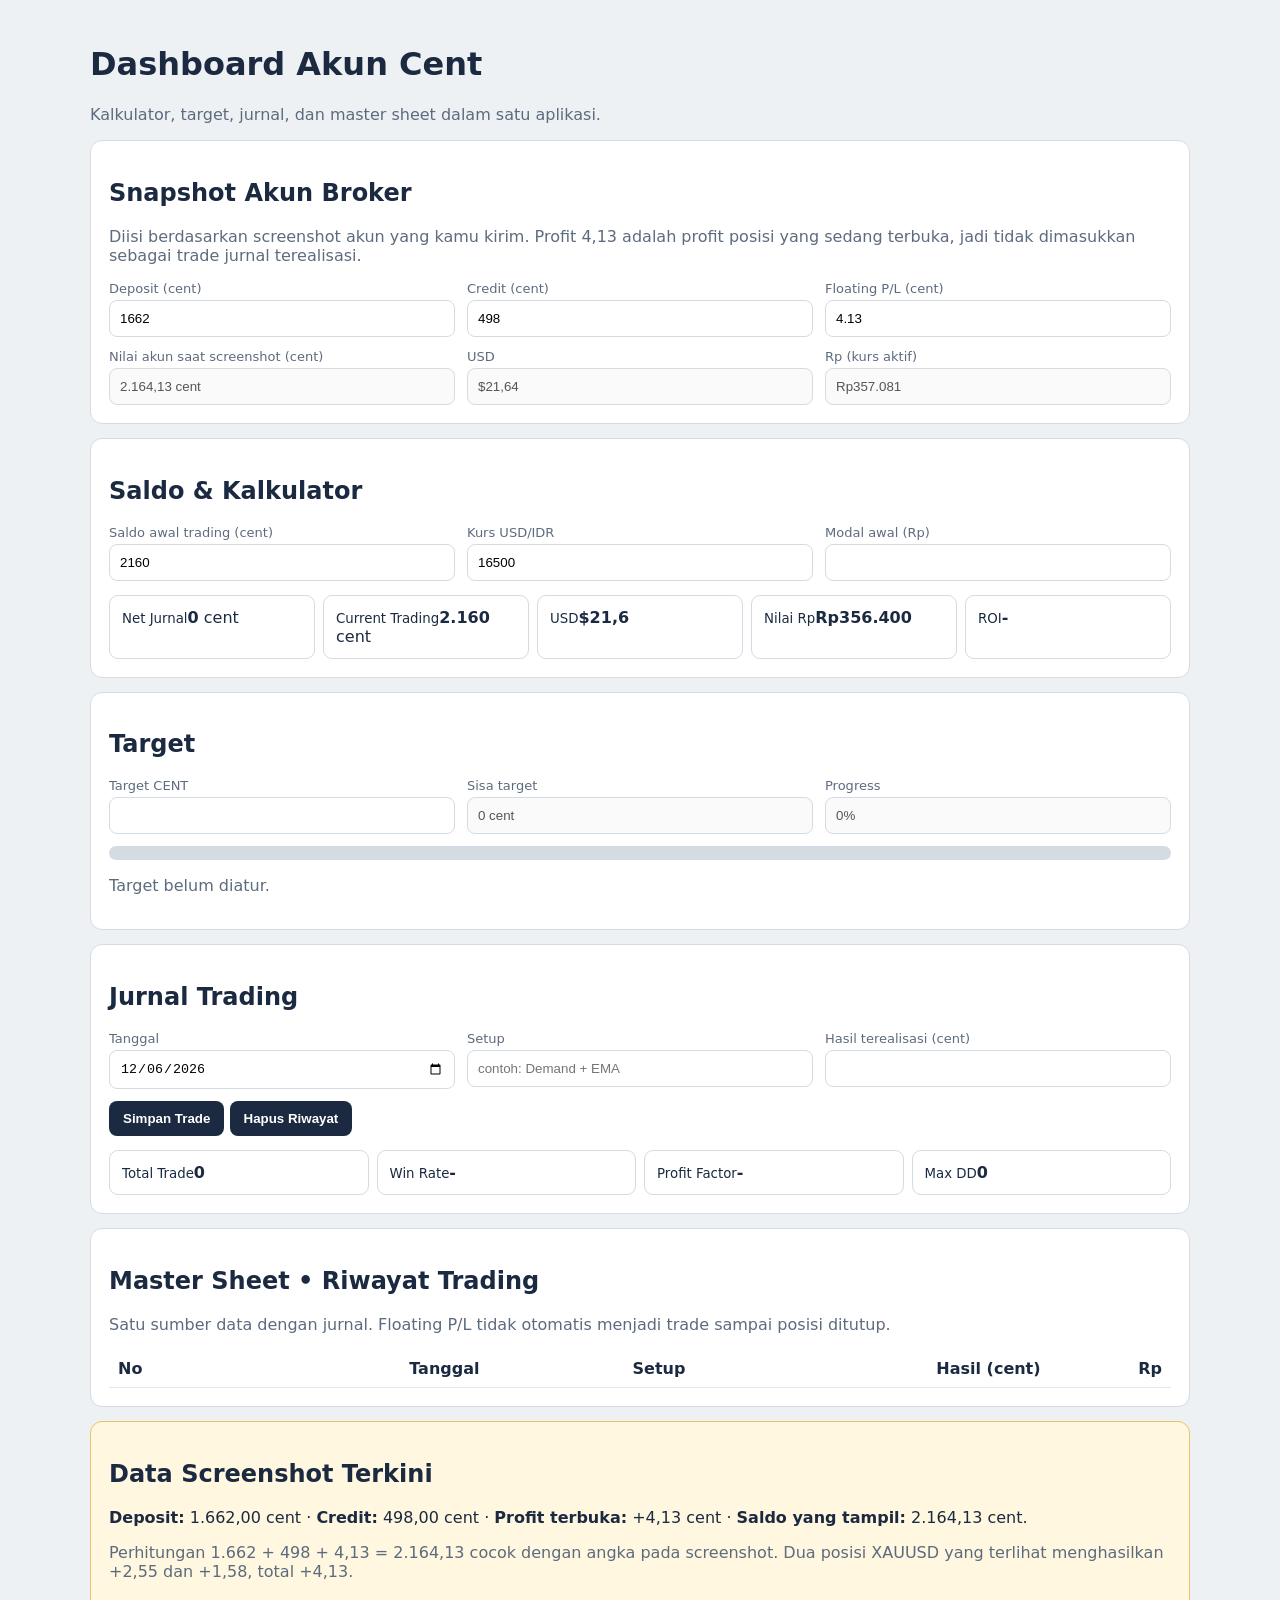
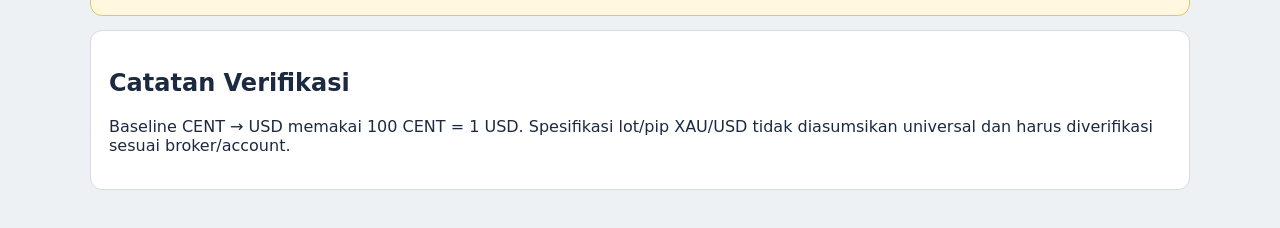
==== index.html @ 6a1de31a "feat: add current broker snapshot and separate floating P/L" ====
<!doctype html>
<html lang="id"><head><meta charset="utf-8"><meta name="viewport" content="width=device-width,initial-scale=1"><title>Dashboard Akun Cent</title>
<style>body{font-family:system-ui,sans-serif;max-width:1100px;margin:0 auto;padding:24px;background:#eef1f4;color:#1b2a41}section{background:#fff;border:1px solid #d5dbe3;border-radius:12px;padding:18px;margin:14px 0}.grid{display:grid;grid-template-columns:repeat(3,1fr);gap:12px}label{display:block;font-size:13px;color:#5d6b7e;margin-bottom:4px}input{width:100%;box-sizing:border-box;padding:10px;border:1px solid #d5dbe3;border-radius:8px}button{padding:10px 14px;border:0;border-radius:8px;background:#1b2a41;color:#fff;font-weight:700}.flow,.stats{display:grid;grid-template-columns:repeat(5,1fr);gap:8px}.stats{grid-template-columns:repeat(4,1fr)}.box{border:1px solid #d5dbe3;border-radius:9px;padding:12px}.gain{color:#197447}.loss{color:#b3372f}.bar{height:14px;background:#d5dbe3;border-radius:99px;overflow:hidden}.bar span{display:block;height:100%;background:#a87714}.mut{color:#5d6b7e}.note{background:#fff7df;border-color:#e4c36a}table{width:100%;border-collapse:collapse}th,td{padding:9px;border-bottom:1px solid #e5e8ed;text-align:right}th:first-child,td:first-child{text-align:left}@media(max-width:720px){.grid,.flow,.stats{grid-template-columns:1fr 1fr}}</style></head><body>
<h1>Dashboard Akun Cent</h1><p class="mut">Kalkulator, target, jurnal, dan master sheet dalam satu aplikasi.</p>
<section><h2>Snapshot Akun Broker</h2><p class="mut">Diisi berdasarkan screenshot akun yang kamu kirim. Profit 4,13 adalah profit posisi yang sedang terbuka, jadi tidak dimasukkan sebagai trade jurnal terealisasi.</p><div class="grid">
<div><label>Deposit (cent)</label><input id="deposit" type="number" min="0" step="0.01" value="1662"></div>
<div><label>Credit (cent)</label><input id="credit" type="number" min="0" step="0.01" value="498"></div>
<div><label>Floating P/L (cent)</label><input id="floating" type="number" step="0.01" value="4.13"></div>
<div><label>Nilai akun saat screenshot (cent)</label><input id="snapshot" disabled></div>
<div><label>USD</label><input id="snapshotUsd" disabled></div>
<div><label>Rp (kurs aktif)</label><input id="snapshotIdr" disabled></div>
</div></section>
<section><h2>Saldo & Kalkulator</h2><div class="grid">
<div><label>Saldo awal trading (cent)</label><input id="start" type="number" min="0" step="0.01" value="2160"></div>
<div><label>Kurs USD/IDR</label><input id="rate" type="number" min="0" step="1" value="16500"></div>
<div><label>Modal awal (Rp)</label><input id="modal" type="number" min="0" step="1000" value=""></div>
</div><div class="flow" style="margin-top:14px"><div class="box"><small>Net Jurnal</small><b id="netc">0</b> cent</div><div class="box"><small>Current Trading</small><b id="cur">0</b> cent</div><div class="box"><small>USD</small><b id="usd">$0</b></div><div class="box"><small>Nilai Rp</small><b id="idr">Rp0</b></div><div class="box"><small>ROI</small><b id="roi">-</b></div></div></section>
<section><h2>Target</h2><div class="grid"><div><label>Target CENT</label><input id="target" type="number" min="0" step="0.01" value=""></div><div><label>Sisa target</label><input id="left" disabled></div><div><label>Progress</label><input id="prog" disabled></div></div><div class="bar" style="margin-top:12px"><span id="bar"></span></div><p id="status" class="mut">Target belum diatur.</p></section>
<section><h2>Jurnal Trading</h2><div class="grid"><div><label>Tanggal</label><input id="tgl" type="date"></div><div><label>Setup</label><input id="setup" placeholder="contoh: Demand + EMA"></div><div><label>Hasil terealisasi (cent)</label><input id="pl" type="number" step="0.01"></div></div><div style="margin-top:12px"><button id="add">Simpan Trade</button> <button id="clear" type="button">Hapus Riwayat</button></div><div class="stats" style="margin-top:14px"><div class="box"><small>Total Trade</small><b id="n">0</b></div><div class="box"><small>Win Rate</small><b id="wr">-</b></div><div class="box"><small>Profit Factor</small><b id="pf">-</b></div><div class="box"><small>Max DD</small><b id="dd">-</b></div></div></section>
<section><h2>Master Sheet • Riwayat Trading</h2><p class="mut">Satu sumber data dengan jurnal. Floating P/L tidak otomatis menjadi trade sampai posisi ditutup.</p><table><thead><tr><th>No</th><th>Tanggal</th><th>Setup</th><th>Hasil (cent)</th><th>Rp</th></tr></thead><tbody id="body"></tbody></table></section>
<section class="note"><h2>Data Screenshot Terkini</h2><p><b>Deposit:</b> 1.662,00 cent · <b>Credit:</b> 498,00 cent · <b>Profit terbuka:</b> +4,13 cent · <b>Saldo yang tampil:</b> 2.164,13 cent.</p><p class="mut">Perhitungan 1.662 + 498 + 4,13 = 2.164,13 cocok dengan angka pada screenshot. Dua posisi XAUUSD yang terlihat menghasilkan +2,55 dan +1,58, total +4,13.</p></section>
<section><h2>Catatan Verifikasi</h2><p>Baseline CENT → USD memakai 100 CENT = 1 USD. Spesifikasi lot/pip XAU/USD tidak diasumsikan universal dan harus diverifikasi sesuai broker/account.</p></section>
<script>
const $=id=>document.getElementById(id);let J=[];try{J=JSON.parse(localStorage.getItem('trading-journal')||'[]')}catch(e){}
function save(){localStorage.setItem('trading-journal',JSON.stringify(J))}function fN(x,d=2){return Number(x||0).toLocaleString('id-ID',{maximumFractionDigits:d})}function fR(x){return 'Rp'+Math.round(x||0).toLocaleString('id-ID')}
function snapshotCalc(){const d=+$('deposit').value||0,c=+$('credit').value||0,f=+$('floating').value||0,r=+$('rate').value||0,v=d+c+f;$('snapshot').value=fN(v)+' cent';$('snapshotUsd').value='$'+fN(v/100);$('snapshotIdr').value=fR(v/100*r)}
function calc(){const start=+$('start').value||0,rate=+$('rate').value||0,modal=+$('modal').value||0,target=+$('target').value||0;const net=J.reduce((a,t)=>a+(+t.pl||0),0),cur=Math.max(0,start+net),usd=cur/100,idr=usd*rate,pl=idr-modal,roi=modal?pl/modal*100:0;$('netc').textContent=fN(net);$('cur').textContent=fN(cur);$('usd').textContent='$'+fN(usd);$('idr').textContent=fR(idr);$('roi').textContent=modal?fN(roi)+'%':'-';const left=Math.max(target-cur,0),progress=target?Math.min(cur/target*100,100):0;$('left').value=fN(left)+' cent';$('prog').value=fN(progress)+'%';$('bar').style.width=progress+'%';$('status').textContent=target?(cur>=target?'TARGET TERCAPAI':'Progress '+fN(progress)+'% · Sisa '+fN(left)+' cent'):'Target belum diatur.';render();snapshotCalc()}
function render(){const rate=+$('rate').value||0,w=J.filter(t=>t.pl>0),l=J.filter(t=>t.pl<0),gw=w.reduce((a,t)=>a+t.pl,0),gl=-l.reduce((a,t)=>a+t.pl,0);$('n').textContent=J.length;$('wr').textContent=J.length?fN(w.length/J.length*100,1)+'%':'-';$('pf').textContent=gl?fN(gw/gl,2):(gw?'∞':'-');let run=0,peak=0,dd=0;J.forEach(t=>{run+=t.pl;if(run>peak)peak=run;if(peak-run>dd)dd=peak-run});$('dd').textContent=fN(dd);$('body').innerHTML=J.map((t,i)=>'<tr><td>'+(i+1)+'</td><td>'+String(t.tgl||'-')+'</td><td style="text-align:left">'+String(t.setup||'-').replace(/</g,'&lt;')+'</td><td class="'+(t.pl>=0?'gain':'loss')+'">'+(t.pl>0?'+':'')+fN(t.pl)+'</td><td>'+fR((t.pl/100)*rate)+'</td></tr>').join('')}
$('add').onclick=()=>{const pl=$('pl').value;if(pl==='')return;J.push({tgl:$('tgl').value,setup:$('setup').value,pl:+pl});save();$('setup').value='';$('pl').value='';calc()};$('clear').onclick=()=>{if(confirm('Hapus semua riwayat?')){J=[];save();calc()}};['start','rate','modal','target','deposit','credit','floating'].forEach(id=>$(id).addEventListener('input',calc));$('tgl').value=new Date().toISOString().slice(0,10);calc();
</script></body></html>
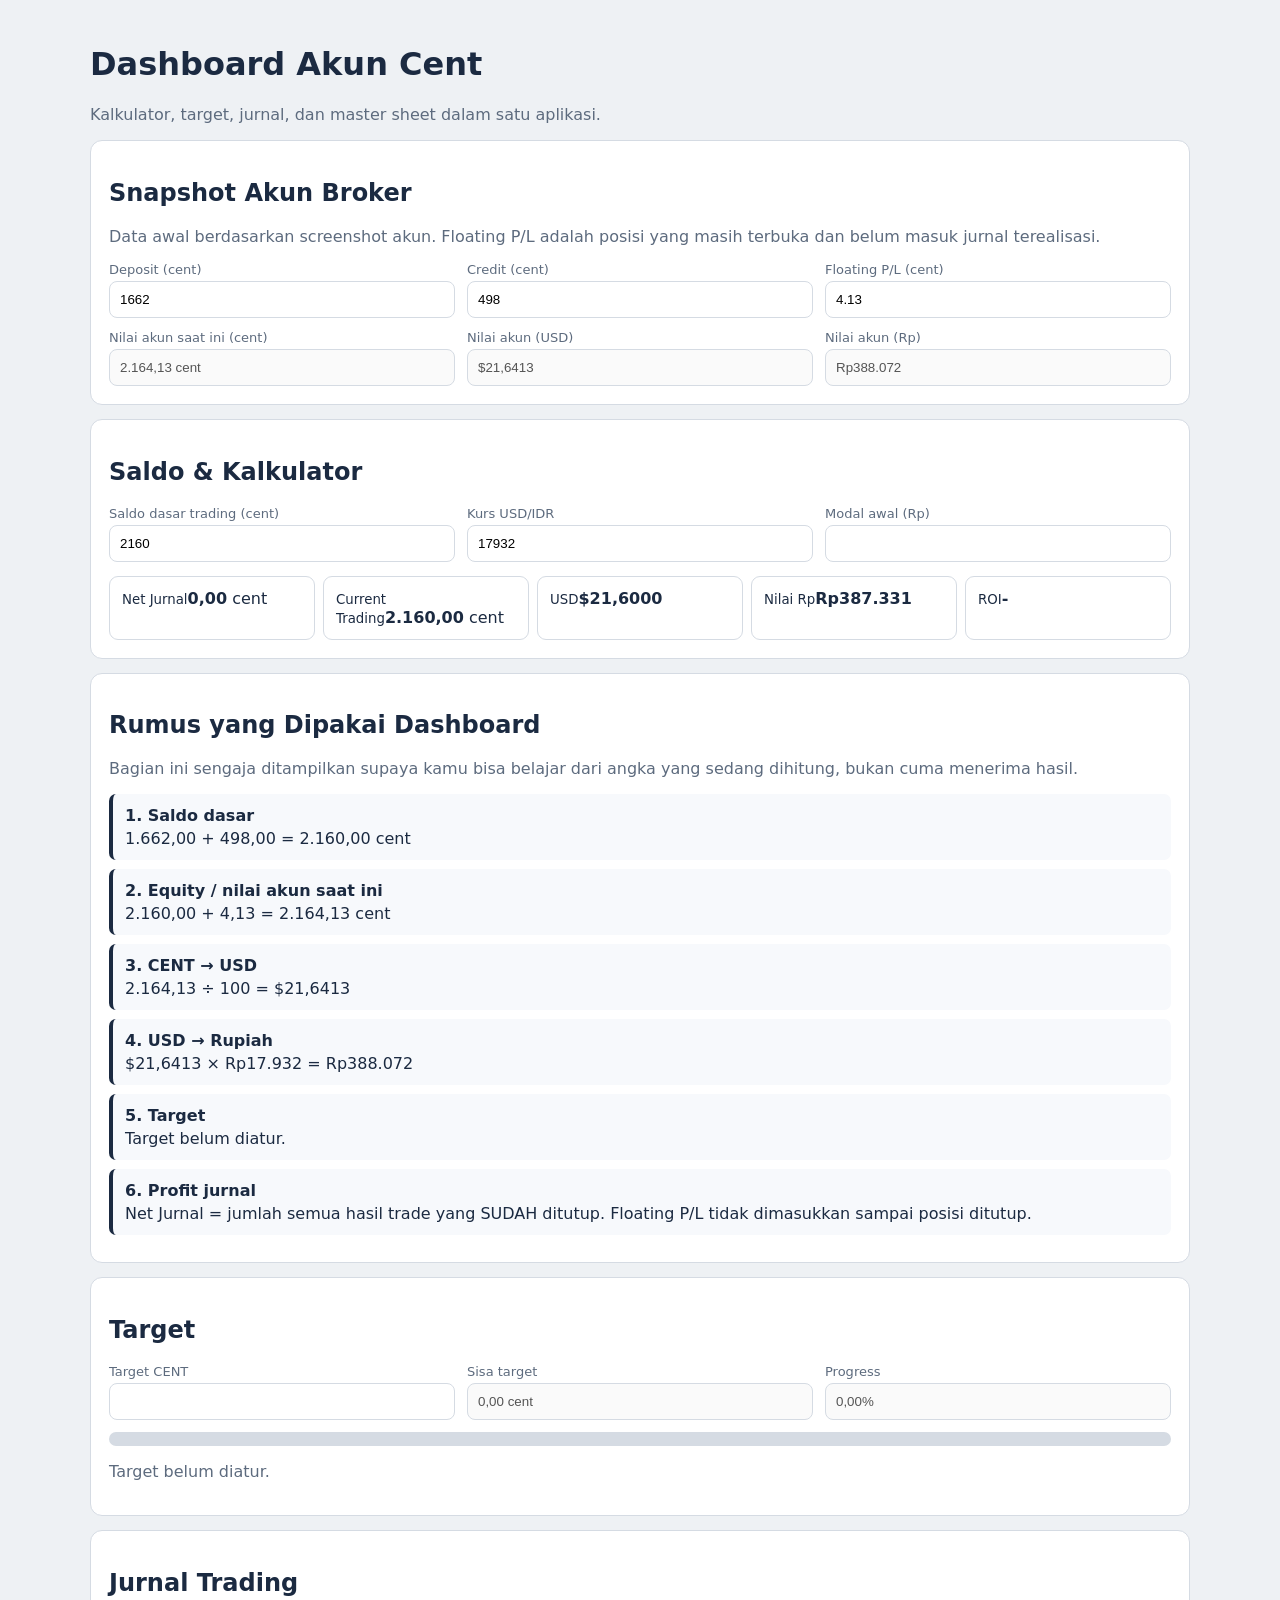
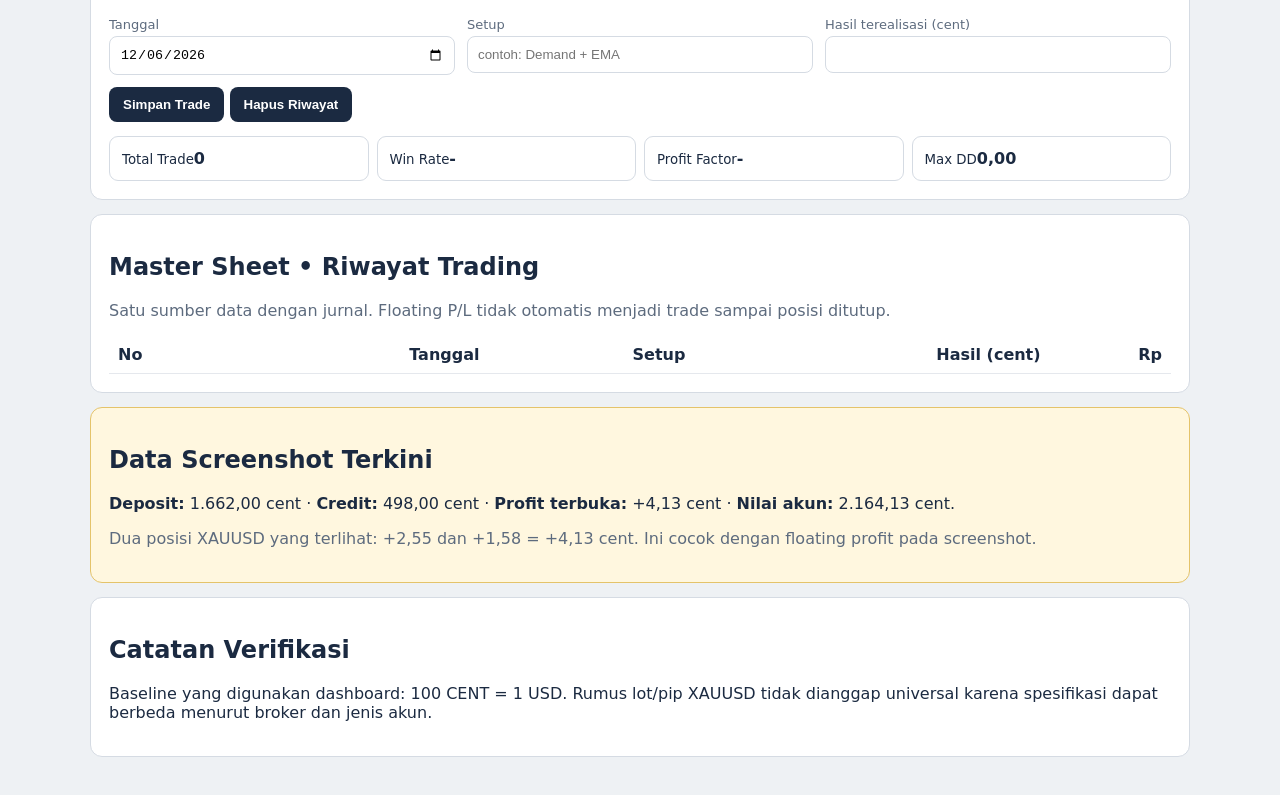
==== commit 1cccbac2: "feat: show live trading formulas for learning" ====
--- a/index.html
+++ b/index.html
@@ -1,30 +1,31 @@
 <!doctype html>
 <html lang="id"><head><meta charset="utf-8"><meta name="viewport" content="width=device-width,initial-scale=1"><title>Dashboard Akun Cent</title>
-<style>body{font-family:system-ui,sans-serif;max-width:1100px;margin:0 auto;padding:24px;background:#eef1f4;color:#1b2a41}section{background:#fff;border:1px solid #d5dbe3;border-radius:12px;padding:18px;margin:14px 0}.grid{display:grid;grid-template-columns:repeat(3,1fr);gap:12px}label{display:block;font-size:13px;color:#5d6b7e;margin-bottom:4px}input{width:100%;box-sizing:border-box;padding:10px;border:1px solid #d5dbe3;border-radius:8px}button{padding:10px 14px;border:0;border-radius:8px;background:#1b2a41;color:#fff;font-weight:700}.flow,.stats{display:grid;grid-template-columns:repeat(5,1fr);gap:8px}.stats{grid-template-columns:repeat(4,1fr)}.box{border:1px solid #d5dbe3;border-radius:9px;padding:12px}.gain{color:#197447}.loss{color:#b3372f}.bar{height:14px;background:#d5dbe3;border-radius:99px;overflow:hidden}.bar span{display:block;height:100%;background:#a87714}.mut{color:#5d6b7e}.note{background:#fff7df;border-color:#e4c36a}table{width:100%;border-collapse:collapse}th,td{padding:9px;border-bottom:1px solid #e5e8ed;text-align:right}th:first-child,td:first-child{text-align:left}@media(max-width:720px){.grid,.flow,.stats{grid-template-columns:1fr 1fr}}</style></head><body>
+<style>body{font-family:system-ui,sans-serif;max-width:1100px;margin:0 auto;padding:24px;background:#eef1f4;color:#1b2a41}section{background:#fff;border:1px solid #d5dbe3;border-radius:12px;padding:18px;margin:14px 0}.grid{display:grid;grid-template-columns:repeat(3,1fr);gap:12px}label{display:block;font-size:13px;color:#5d6b7e;margin-bottom:4px}input{width:100%;box-sizing:border-box;padding:10px;border:1px solid #d5dbe3;border-radius:8px}button{padding:10px 14px;border:0;border-radius:8px;background:#1b2a41;color:#fff;font-weight:700}.flow,.stats{display:grid;grid-template-columns:repeat(5,1fr);gap:8px}.stats{grid-template-columns:repeat(4,1fr)}.box{border:1px solid #d5dbe3;border-radius:9px;padding:12px}.gain{color:#197447}.loss{color:#b3372f}.bar{height:14px;background:#d5dbe3;border-radius:99px;overflow:hidden}.bar span{display:block;height:100%;background:#a87714}.mut{color:#5d6b7e}.note{background:#fff7df;border-color:#e4c36a}.formula{background:#f7f9fc;border-left:4px solid #1b2a41;margin:9px 0;padding:12px;border-radius:7px}.formula b{display:block;margin-bottom:4px}table{width:100%;border-collapse:collapse}th,td{padding:9px;border-bottom:1px solid #e5e8ed;text-align:right}th:first-child,td:first-child{text-align:left}@media(max-width:720px){.grid,.flow,.stats{grid-template-columns:1fr 1fr}}</style></head><body>
 <h1>Dashboard Akun Cent</h1><p class="mut">Kalkulator, target, jurnal, dan master sheet dalam satu aplikasi.</p>
-<section><h2>Snapshot Akun Broker</h2><p class="mut">Diisi berdasarkan screenshot akun yang kamu kirim. Profit 4,13 adalah profit posisi yang sedang terbuka, jadi tidak dimasukkan sebagai trade jurnal terealisasi.</p><div class="grid">
+<section><h2>Snapshot Akun Broker</h2><p class="mut">Data awal berdasarkan screenshot akun. Floating P/L adalah posisi yang masih terbuka dan belum masuk jurnal terealisasi.</p><div class="grid">
 <div><label>Deposit (cent)</label><input id="deposit" type="number" min="0" step="0.01" value="1662"></div>
 <div><label>Credit (cent)</label><input id="credit" type="number" min="0" step="0.01" value="498"></div>
 <div><label>Floating P/L (cent)</label><input id="floating" type="number" step="0.01" value="4.13"></div>
-<div><label>Nilai akun saat screenshot (cent)</label><input id="snapshot" disabled></div>
-<div><label>USD</label><input id="snapshotUsd" disabled></div>
-<div><label>Rp (kurs aktif)</label><input id="snapshotIdr" disabled></div>
+<div><label>Nilai akun saat ini (cent)</label><input id="snapshot" disabled></div>
+<div><label>Nilai akun (USD)</label><input id="snapshotUsd" disabled></div>
+<div><label>Nilai akun (Rp)</label><input id="snapshotIdr" disabled></div>
 </div></section>
 <section><h2>Saldo & Kalkulator</h2><div class="grid">
-<div><label>Saldo awal trading (cent)</label><input id="start" type="number" min="0" step="0.01" value="2160"></div>
-<div><label>Kurs USD/IDR</label><input id="rate" type="number" min="0" step="1" value="16500"></div>
+<div><label>Saldo dasar trading (cent)</label><input id="start" type="number" min="0" step="0.01" value="2160"></div>
+<div><label>Kurs USD/IDR</label><input id="rate" type="number" min="0" step="1" value="17932"></div>
 <div><label>Modal awal (Rp)</label><input id="modal" type="number" min="0" step="1000" value=""></div>
 </div><div class="flow" style="margin-top:14px"><div class="box"><small>Net Jurnal</small><b id="netc">0</b> cent</div><div class="box"><small>Current Trading</small><b id="cur">0</b> cent</div><div class="box"><small>USD</small><b id="usd">$0</b></div><div class="box"><small>Nilai Rp</small><b id="idr">Rp0</b></div><div class="box"><small>ROI</small><b id="roi">-</b></div></div></section>
+<section><h2>Rumus yang Dipakai Dashboard</h2><p class="mut">Bagian ini sengaja ditampilkan supaya kamu bisa belajar dari angka yang sedang dihitung, bukan cuma menerima hasil.</p><div class="formula"><b>1. Saldo dasar</b><span id="fbase">1.662 + 498 = 2.160 cent</span></div><div class="formula"><b>2. Equity / nilai akun saat ini</b><span id="fequity">2.160 + 4,13 = 2.164,13 cent</span></div><div class="formula"><b>3. CENT → USD</b><span id="fusd">2.164,13 ÷ 100 = $21,6413</span></div><div class="formula"><b>4. USD → Rupiah</b><span id="fidr">$21,6413 × Rp17.932 = Rp388.119</span></div><div class="formula"><b>5. Target</b><span id="ftarget">Target belum diatur.</span></div><div class="formula"><b>6. Profit jurnal</b><span>Net Jurnal = jumlah semua hasil trade yang SUDAH ditutup. Floating P/L tidak dimasukkan sampai posisi ditutup.</span></div></section>
 <section><h2>Target</h2><div class="grid"><div><label>Target CENT</label><input id="target" type="number" min="0" step="0.01" value=""></div><div><label>Sisa target</label><input id="left" disabled></div><div><label>Progress</label><input id="prog" disabled></div></div><div class="bar" style="margin-top:12px"><span id="bar"></span></div><p id="status" class="mut">Target belum diatur.</p></section>
 <section><h2>Jurnal Trading</h2><div class="grid"><div><label>Tanggal</label><input id="tgl" type="date"></div><div><label>Setup</label><input id="setup" placeholder="contoh: Demand + EMA"></div><div><label>Hasil terealisasi (cent)</label><input id="pl" type="number" step="0.01"></div></div><div style="margin-top:12px"><button id="add">Simpan Trade</button> <button id="clear" type="button">Hapus Riwayat</button></div><div class="stats" style="margin-top:14px"><div class="box"><small>Total Trade</small><b id="n">0</b></div><div class="box"><small>Win Rate</small><b id="wr">-</b></div><div class="box"><small>Profit Factor</small><b id="pf">-</b></div><div class="box"><small>Max DD</small><b id="dd">-</b></div></div></section>
 <section><h2>Master Sheet • Riwayat Trading</h2><p class="mut">Satu sumber data dengan jurnal. Floating P/L tidak otomatis menjadi trade sampai posisi ditutup.</p><table><thead><tr><th>No</th><th>Tanggal</th><th>Setup</th><th>Hasil (cent)</th><th>Rp</th></tr></thead><tbody id="body"></tbody></table></section>
-<section class="note"><h2>Data Screenshot Terkini</h2><p><b>Deposit:</b> 1.662,00 cent · <b>Credit:</b> 498,00 cent · <b>Profit terbuka:</b> +4,13 cent · <b>Saldo yang tampil:</b> 2.164,13 cent.</p><p class="mut">Perhitungan 1.662 + 498 + 4,13 = 2.164,13 cocok dengan angka pada screenshot. Dua posisi XAUUSD yang terlihat menghasilkan +2,55 dan +1,58, total +4,13.</p></section>
-<section><h2>Catatan Verifikasi</h2><p>Baseline CENT → USD memakai 100 CENT = 1 USD. Spesifikasi lot/pip XAU/USD tidak diasumsikan universal dan harus diverifikasi sesuai broker/account.</p></section>
+<section class="note"><h2>Data Screenshot Terkini</h2><p><b>Deposit:</b> 1.662,00 cent · <b>Credit:</b> 498,00 cent · <b>Profit terbuka:</b> +4,13 cent · <b>Nilai akun:</b> 2.164,13 cent.</p><p class="mut">Dua posisi XAUUSD yang terlihat: +2,55 dan +1,58 = +4,13 cent. Ini cocok dengan floating profit pada screenshot.</p></section>
+<section><h2>Catatan Verifikasi</h2><p>Baseline yang digunakan dashboard: 100 CENT = 1 USD. Rumus lot/pip XAUUSD tidak dianggap universal karena spesifikasi dapat berbeda menurut broker dan jenis akun.</p></section>
 <script>
 const $=id=>document.getElementById(id);let J=[];try{J=JSON.parse(localStorage.getItem('trading-journal')||'[]')}catch(e){}
-function save(){localStorage.setItem('trading-journal',JSON.stringify(J))}function fN(x,d=2){return Number(x||0).toLocaleString('id-ID',{maximumFractionDigits:d})}function fR(x){return 'Rp'+Math.round(x||0).toLocaleString('id-ID')}
-function snapshotCalc(){const d=+$('deposit').value||0,c=+$('credit').value||0,f=+$('floating').value||0,r=+$('rate').value||0,v=d+c+f;$('snapshot').value=fN(v)+' cent';$('snapshotUsd').value='$'+fN(v/100);$('snapshotIdr').value=fR(v/100*r)}
-function calc(){const start=+$('start').value||0,rate=+$('rate').value||0,modal=+$('modal').value||0,target=+$('target').value||0;const net=J.reduce((a,t)=>a+(+t.pl||0),0),cur=Math.max(0,start+net),usd=cur/100,idr=usd*rate,pl=idr-modal,roi=modal?pl/modal*100:0;$('netc').textContent=fN(net);$('cur').textContent=fN(cur);$('usd').textContent='$'+fN(usd);$('idr').textContent=fR(idr);$('roi').textContent=modal?fN(roi)+'%':'-';const left=Math.max(target-cur,0),progress=target?Math.min(cur/target*100,100):0;$('left').value=fN(left)+' cent';$('prog').value=fN(progress)+'%';$('bar').style.width=progress+'%';$('status').textContent=target?(cur>=target?'TARGET TERCAPAI':'Progress '+fN(progress)+'% · Sisa '+fN(left)+' cent'):'Target belum diatur.';render();snapshotCalc()}
+function save(){localStorage.setItem('trading-journal',JSON.stringify(J))}function fN(x,d=2){return Number(x||0).toLocaleString('id-ID',{minimumFractionDigits:d,maximumFractionDigits:d})}function fR(x){return 'Rp'+Math.round(x||0).toLocaleString('id-ID')}
+function snapshotCalc(){const d=+$('deposit').value||0,c=+$('credit').value||0,f=+$('floating').value||0,r=+$('rate').value||0,v=d+c+f;$('snapshot').value=fN(v)+' cent';$('snapshotUsd').value='$'+fN(v/100,4);$('snapshotIdr').value=fR(v/100*r);$('fbase').textContent=fN(d)+' + '+fN(c)+' = '+fN(d+c)+' cent';$('fequity').textContent=fN(d+c)+' + '+fN(f)+' = '+fN(v)+' cent';$('fusd').textContent=fN(v)+' ÷ 100 = $'+fN(v/100,4);$('fidr').textContent='$'+fN(v/100,4)+' × Rp'+fN(r,0)+' = '+fR(v/100*r)}
+function calc(){const start=+$('start').value||0,rate=+$('rate').value||0,modal=+$('modal').value||0,target=+$('target').value||0;const net=J.reduce((a,t)=>a+(+t.pl||0),0),cur=Math.max(0,start+net),usd=cur/100,idr=usd*rate,pl=idr-modal,roi=modal?pl/modal*100:0;$('netc').textContent=fN(net);$('cur').textContent=fN(cur);$('usd').textContent='$'+fN(usd,4);$('idr').textContent=fR(idr);$('roi').textContent=modal?fN(roi,2)+'%':'-';const left=Math.max(target-cur,0),progress=target?Math.min(cur/target*100,100):0;$('left').value=fN(left)+' cent';$('prog').value=fN(progress,2)+'%';$('bar').style.width=progress+'%';$('status').textContent=target?(cur>=target?'TARGET TERCAPAI':'Progress '+fN(progress,2)+'% · Sisa '+fN(left)+' cent'):'Target belum diatur.';$('ftarget').textContent=target?'Target '+fN(target)+' cent | Current '+fN(cur)+' cent | Sisa '+fN(left)+' cent | Progress '+fN(progress,2)+'%':'Target belum diatur.';render();snapshotCalc()}
 function render(){const rate=+$('rate').value||0,w=J.filter(t=>t.pl>0),l=J.filter(t=>t.pl<0),gw=w.reduce((a,t)=>a+t.pl,0),gl=-l.reduce((a,t)=>a+t.pl,0);$('n').textContent=J.length;$('wr').textContent=J.length?fN(w.length/J.length*100,1)+'%':'-';$('pf').textContent=gl?fN(gw/gl,2):(gw?'∞':'-');let run=0,peak=0,dd=0;J.forEach(t=>{run+=t.pl;if(run>peak)peak=run;if(peak-run>dd)dd=peak-run});$('dd').textContent=fN(dd);$('body').innerHTML=J.map((t,i)=>'<tr><td>'+(i+1)+'</td><td>'+String(t.tgl||'-')+'</td><td style="text-align:left">'+String(t.setup||'-').replace(/</g,'&lt;')+'</td><td class="'+(t.pl>=0?'gain':'loss')+'">'+(t.pl>0?'+':'')+fN(t.pl)+'</td><td>'+fR((t.pl/100)*rate)+'</td></tr>').join('')}
 $('add').onclick=()=>{const pl=$('pl').value;if(pl==='')return;J.push({tgl:$('tgl').value,setup:$('setup').value,pl:+pl});save();$('setup').value='';$('pl').value='';calc()};$('clear').onclick=()=>{if(confirm('Hapus semua riwayat?')){J=[];save();calc()}};['start','rate','modal','target','deposit','credit','floating'].forEach(id=>$(id).addEventListener('input',calc));$('tgl').value=new Date().toISOString().slice(0,10);calc();
 </script></body></html>
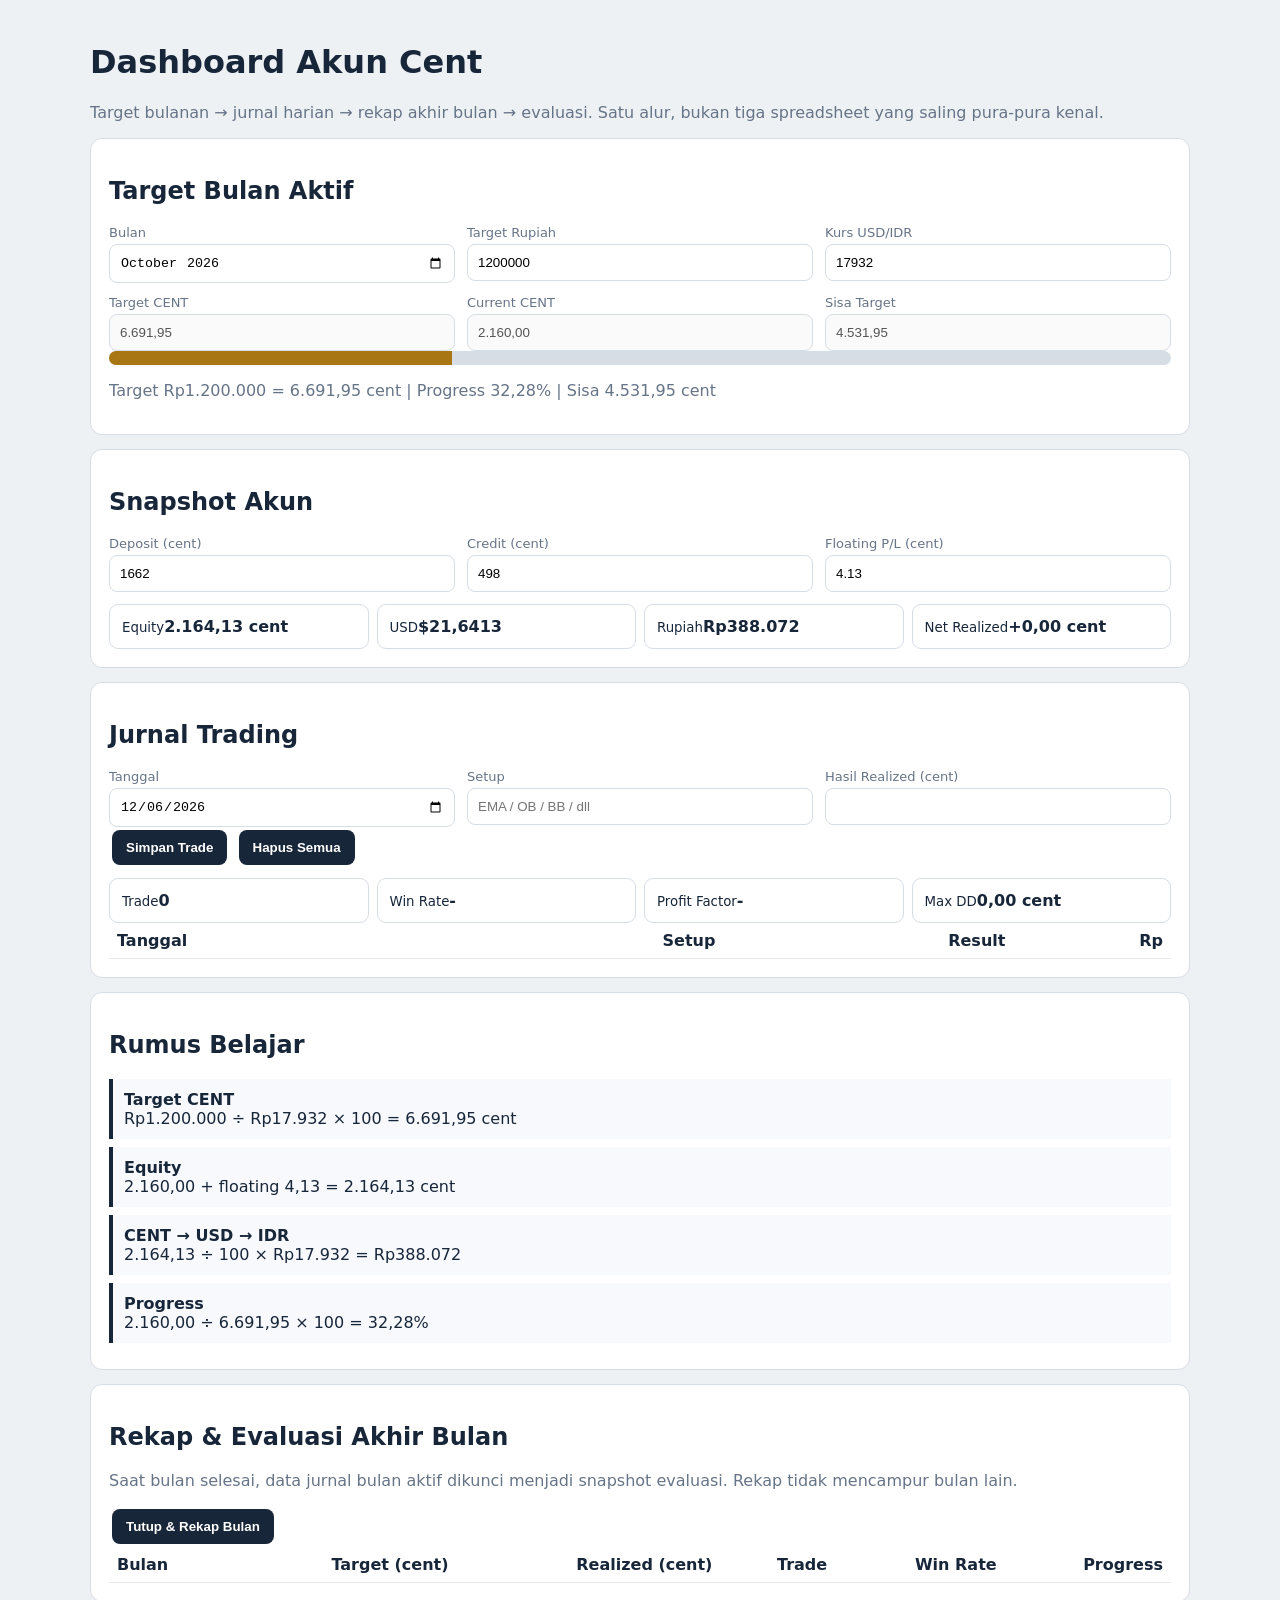
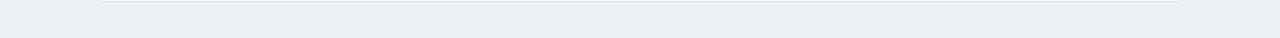
==== commit 32105c07: "feat: add monthly target workflow and end-of-month evaluation archive" ====
--- a/index.html
+++ b/index.html
@@ -1,31 +1,7 @@
-<!doctype html>
-<html lang="id"><head><meta charset="utf-8"><meta name="viewport" content="width=device-width,initial-scale=1"><title>Dashboard Akun Cent</title>
-<style>body{font-family:system-ui,sans-serif;max-width:1100px;margin:0 auto;padding:24px;background:#eef1f4;color:#1b2a41}section{background:#fff;border:1px solid #d5dbe3;border-radius:12px;padding:18px;margin:14px 0}.grid{display:grid;grid-template-columns:repeat(3,1fr);gap:12px}label{display:block;font-size:13px;color:#5d6b7e;margin-bottom:4px}input{width:100%;box-sizing:border-box;padding:10px;border:1px solid #d5dbe3;border-radius:8px}button{padding:10px 14px;border:0;border-radius:8px;background:#1b2a41;color:#fff;font-weight:700}.flow,.stats{display:grid;grid-template-columns:repeat(5,1fr);gap:8px}.stats{grid-template-columns:repeat(4,1fr)}.box{border:1px solid #d5dbe3;border-radius:9px;padding:12px}.gain{color:#197447}.loss{color:#b3372f}.bar{height:14px;background:#d5dbe3;border-radius:99px;overflow:hidden}.bar span{display:block;height:100%;background:#a87714}.mut{color:#5d6b7e}.note{background:#fff7df;border-color:#e4c36a}.formula{background:#f7f9fc;border-left:4px solid #1b2a41;margin:9px 0;padding:12px;border-radius:7px}.formula b{display:block;margin-bottom:4px}table{width:100%;border-collapse:collapse}th,td{padding:9px;border-bottom:1px solid #e5e8ed;text-align:right}th:first-child,td:first-child{text-align:left}@media(max-width:720px){.grid,.flow,.stats{grid-template-columns:1fr 1fr}}</style></head><body>
-<h1>Dashboard Akun Cent</h1><p class="mut">Kalkulator, target, jurnal, dan master sheet dalam satu aplikasi.</p>
-<section><h2>Snapshot Akun Broker</h2><p class="mut">Data awal berdasarkan screenshot akun. Floating P/L adalah posisi yang masih terbuka dan belum masuk jurnal terealisasi.</p><div class="grid">
-<div><label>Deposit (cent)</label><input id="deposit" type="number" min="0" step="0.01" value="1662"></div>
-<div><label>Credit (cent)</label><input id="credit" type="number" min="0" step="0.01" value="498"></div>
-<div><label>Floating P/L (cent)</label><input id="floating" type="number" step="0.01" value="4.13"></div>
-<div><label>Nilai akun saat ini (cent)</label><input id="snapshot" disabled></div>
-<div><label>Nilai akun (USD)</label><input id="snapshotUsd" disabled></div>
-<div><label>Nilai akun (Rp)</label><input id="snapshotIdr" disabled></div>
-</div></section>
-<section><h2>Saldo & Kalkulator</h2><div class="grid">
-<div><label>Saldo dasar trading (cent)</label><input id="start" type="number" min="0" step="0.01" value="2160"></div>
-<div><label>Kurs USD/IDR</label><input id="rate" type="number" min="0" step="1" value="17932"></div>
-<div><label>Modal awal (Rp)</label><input id="modal" type="number" min="0" step="1000" value=""></div>
-</div><div class="flow" style="margin-top:14px"><div class="box"><small>Net Jurnal</small><b id="netc">0</b> cent</div><div class="box"><small>Current Trading</small><b id="cur">0</b> cent</div><div class="box"><small>USD</small><b id="usd">$0</b></div><div class="box"><small>Nilai Rp</small><b id="idr">Rp0</b></div><div class="box"><small>ROI</small><b id="roi">-</b></div></div></section>
-<section><h2>Rumus yang Dipakai Dashboard</h2><p class="mut">Bagian ini sengaja ditampilkan supaya kamu bisa belajar dari angka yang sedang dihitung, bukan cuma menerima hasil.</p><div class="formula"><b>1. Saldo dasar</b><span id="fbase">1.662 + 498 = 2.160 cent</span></div><div class="formula"><b>2. Equity / nilai akun saat ini</b><span id="fequity">2.160 + 4,13 = 2.164,13 cent</span></div><div class="formula"><b>3. CENT → USD</b><span id="fusd">2.164,13 ÷ 100 = $21,6413</span></div><div class="formula"><b>4. USD → Rupiah</b><span id="fidr">$21,6413 × Rp17.932 = Rp388.119</span></div><div class="formula"><b>5. Target</b><span id="ftarget">Target belum diatur.</span></div><div class="formula"><b>6. Profit jurnal</b><span>Net Jurnal = jumlah semua hasil trade yang SUDAH ditutup. Floating P/L tidak dimasukkan sampai posisi ditutup.</span></div></section>
-<section><h2>Target</h2><div class="grid"><div><label>Target CENT</label><input id="target" type="number" min="0" step="0.01" value=""></div><div><label>Sisa target</label><input id="left" disabled></div><div><label>Progress</label><input id="prog" disabled></div></div><div class="bar" style="margin-top:12px"><span id="bar"></span></div><p id="status" class="mut">Target belum diatur.</p></section>
-<section><h2>Jurnal Trading</h2><div class="grid"><div><label>Tanggal</label><input id="tgl" type="date"></div><div><label>Setup</label><input id="setup" placeholder="contoh: Demand + EMA"></div><div><label>Hasil terealisasi (cent)</label><input id="pl" type="number" step="0.01"></div></div><div style="margin-top:12px"><button id="add">Simpan Trade</button> <button id="clear" type="button">Hapus Riwayat</button></div><div class="stats" style="margin-top:14px"><div class="box"><small>Total Trade</small><b id="n">0</b></div><div class="box"><small>Win Rate</small><b id="wr">-</b></div><div class="box"><small>Profit Factor</small><b id="pf">-</b></div><div class="box"><small>Max DD</small><b id="dd">-</b></div></div></section>
-<section><h2>Master Sheet • Riwayat Trading</h2><p class="mut">Satu sumber data dengan jurnal. Floating P/L tidak otomatis menjadi trade sampai posisi ditutup.</p><table><thead><tr><th>No</th><th>Tanggal</th><th>Setup</th><th>Hasil (cent)</th><th>Rp</th></tr></thead><tbody id="body"></tbody></table></section>
-<section class="note"><h2>Data Screenshot Terkini</h2><p><b>Deposit:</b> 1.662,00 cent · <b>Credit:</b> 498,00 cent · <b>Profit terbuka:</b> +4,13 cent · <b>Nilai akun:</b> 2.164,13 cent.</p><p class="mut">Dua posisi XAUUSD yang terlihat: +2,55 dan +1,58 = +4,13 cent. Ini cocok dengan floating profit pada screenshot.</p></section>
-<section><h2>Catatan Verifikasi</h2><p>Baseline yang digunakan dashboard: 100 CENT = 1 USD. Rumus lot/pip XAUUSD tidak dianggap universal karena spesifikasi dapat berbeda menurut broker dan jenis akun.</p></section>
-<script>
-const $=id=>document.getElementById(id);let J=[];try{J=JSON.parse(localStorage.getItem('trading-journal')||'[]')}catch(e){}
-function save(){localStorage.setItem('trading-journal',JSON.stringify(J))}function fN(x,d=2){return Number(x||0).toLocaleString('id-ID',{minimumFractionDigits:d,maximumFractionDigits:d})}function fR(x){return 'Rp'+Math.round(x||0).toLocaleString('id-ID')}
-function snapshotCalc(){const d=+$('deposit').value||0,c=+$('credit').value||0,f=+$('floating').value||0,r=+$('rate').value||0,v=d+c+f;$('snapshot').value=fN(v)+' cent';$('snapshotUsd').value='$'+fN(v/100,4);$('snapshotIdr').value=fR(v/100*r);$('fbase').textContent=fN(d)+' + '+fN(c)+' = '+fN(d+c)+' cent';$('fequity').textContent=fN(d+c)+' + '+fN(f)+' = '+fN(v)+' cent';$('fusd').textContent=fN(v)+' ÷ 100 = $'+fN(v/100,4);$('fidr').textContent='$'+fN(v/100,4)+' × Rp'+fN(r,0)+' = '+fR(v/100*r)}
-function calc(){const start=+$('start').value||0,rate=+$('rate').value||0,modal=+$('modal').value||0,target=+$('target').value||0;const net=J.reduce((a,t)=>a+(+t.pl||0),0),cur=Math.max(0,start+net),usd=cur/100,idr=usd*rate,pl=idr-modal,roi=modal?pl/modal*100:0;$('netc').textContent=fN(net);$('cur').textContent=fN(cur);$('usd').textContent='$'+fN(usd,4);$('idr').textContent=fR(idr);$('roi').textContent=modal?fN(roi,2)+'%':'-';const left=Math.max(target-cur,0),progress=target?Math.min(cur/target*100,100):0;$('left').value=fN(left)+' cent';$('prog').value=fN(progress,2)+'%';$('bar').style.width=progress+'%';$('status').textContent=target?(cur>=target?'TARGET TERCAPAI':'Progress '+fN(progress,2)+'% · Sisa '+fN(left)+' cent'):'Target belum diatur.';$('ftarget').textContent=target?'Target '+fN(target)+' cent | Current '+fN(cur)+' cent | Sisa '+fN(left)+' cent | Progress '+fN(progress,2)+'%':'Target belum diatur.';render();snapshotCalc()}
-function render(){const rate=+$('rate').value||0,w=J.filter(t=>t.pl>0),l=J.filter(t=>t.pl<0),gw=w.reduce((a,t)=>a+t.pl,0),gl=-l.reduce((a,t)=>a+t.pl,0);$('n').textContent=J.length;$('wr').textContent=J.length?fN(w.length/J.length*100,1)+'%':'-';$('pf').textContent=gl?fN(gw/gl,2):(gw?'∞':'-');let run=0,peak=0,dd=0;J.forEach(t=>{run+=t.pl;if(run>peak)peak=run;if(peak-run>dd)dd=peak-run});$('dd').textContent=fN(dd);$('body').innerHTML=J.map((t,i)=>'<tr><td>'+(i+1)+'</td><td>'+String(t.tgl||'-')+'</td><td style="text-align:left">'+String(t.setup||'-').replace(/</g,'&lt;')+'</td><td class="'+(t.pl>=0?'gain':'loss')+'">'+(t.pl>0?'+':'')+fN(t.pl)+'</td><td>'+fR((t.pl/100)*rate)+'</td></tr>').join('')}
-$('add').onclick=()=>{const pl=$('pl').value;if(pl==='')return;J.push({tgl:$('tgl').value,setup:$('setup').value,pl:+pl});save();$('setup').value='';$('pl').value='';calc()};$('clear').onclick=()=>{if(confirm('Hapus semua riwayat?')){J=[];save();calc()}};['start','rate','modal','target','deposit','credit','floating'].forEach(id=>$(id).addEventListener('input',calc));$('tgl').value=new Date().toISOString().slice(0,10);calc();
-</script></body></html>+<!doctype html><html lang="id"><head><meta charset="utf-8"><meta name="viewport" content="width=device-width,initial-scale=1"><title>Dashboard Akun Cent</title><style>body{font-family:system-ui,sans-serif;max-width:1100px;margin:auto;padding:22px;background:#eef1f4;color:#18263a}section{background:#fff;border:1px solid #d7dde5;border-radius:12px;padding:18px;margin:14px 0}.grid{display:grid;grid-template-columns:repeat(3,1fr);gap:12px}label{display:block;font-size:13px;color:#667487;margin-bottom:4px}input,select{width:100%;box-sizing:border-box;padding:10px;border:1px solid #d7dde5;border-radius:8px}button{padding:10px 14px;border:0;border-radius:8px;background:#18263a;color:#fff;font-weight:700;margin:3px}.cards{display:grid;grid-template-columns:repeat(4,1fr);gap:8px}.box{border:1px solid #d7dde5;border-radius:9px;padding:12px}.mut{color:#667487}.gain{color:#197447}.loss{color:#b3372f}.bar{height:14px;background:#d7dde5;border-radius:99px;overflow:hidden}.bar span{display:block;height:100%;background:#a87714}.formula{background:#f7f9fc;border-left:4px solid #18263a;padding:11px;margin:8px 0}.formula b{display:block}table{width:100%;border-collapse:collapse}th,td{padding:8px;border-bottom:1px solid #e5e8ed;text-align:right}th:first-child,td:first-child{text-align:left}.archive{overflow:auto}@media(max-width:720px){.grid,.cards{grid-template-columns:1fr 1fr}}</style></head><body><h1>Dashboard Akun Cent</h1><p class="mut">Target bulanan → jurnal harian → rekap akhir bulan → evaluasi. Satu alur, bukan tiga spreadsheet yang saling pura-pura kenal.</p>
+<section><h2>Target Bulan Aktif</h2><div class="grid"><div><label>Bulan</label><input id="month" type="month" value="2026-10"></div><div><label>Target Rupiah</label><input id="targetRp" type="number" value="1200000"></div><div><label>Kurs USD/IDR</label><input id="rate" type="number" value="17932"></div><div><label>Target CENT</label><input id="target" disabled></div><div><label>Current CENT</label><input id="current" disabled></div><div><label>Sisa Target</label><input id="left" disabled></div></div><div class="bar"><span id="bar"></span></div><p id="status" class="mut"></p></section>
+<section><h2>Snapshot Akun</h2><div class="grid"><div><label>Deposit (cent)</label><input id="deposit" type="number" value="1662"></div><div><label>Credit (cent)</label><input id="credit" type="number" value="498"></div><div><label>Floating P/L (cent)</label><input id="floating" type="number" value="4.13" step="0.01"></div></div><div class="cards" style="margin-top:12px"><div class="box"><small>Equity</small><b id="equity"></b></div><div class="box"><small>USD</small><b id="usd"></b></div><div class="box"><small>Rupiah</small><b id="idr"></b></div><div class="box"><small>Net Realized</small><b id="net"></b></div></div></section>
+<section><h2>Jurnal Trading</h2><div class="grid"><div><label>Tanggal</label><input id="date" type="date"></div><div><label>Setup</label><input id="setup" placeholder="EMA / OB / BB / dll"></div><div><label>Hasil Realized (cent)</label><input id="pl" type="number" step="0.01"></div></div><button id="add">Simpan Trade</button> <button id="wipe">Hapus Semua</button><div class="cards" style="margin-top:10px"><div class="box"><small>Trade</small><b id="n">0</b></div><div class="box"><small>Win Rate</small><b id="wr">-</b></div><div class="box"><small>Profit Factor</small><b id="pf">-</b></div><div class="box"><small>Max DD</small><b id="dd">-</b></div></div><div class="archive"><table><thead><tr><th>Tanggal</th><th>Setup</th><th>Result</th><th>Rp</th></tr></thead><tbody id="body"></tbody></table></div></section>
+<section><h2>Rumus Belajar</h2><div class="formula"><b>Target CENT</b><span id="f1"></span></div><div class="formula"><b>Equity</b><span id="f2"></span></div><div class="formula"><b>CENT → USD → IDR</b><span id="f3"></span></div><div class="formula"><b>Progress</b><span id="f4"></span></div></section>
+<section><h2>Rekap & Evaluasi Akhir Bulan</h2><p class="mut">Saat bulan selesai, data jurnal bulan aktif dikunci menjadi snapshot evaluasi. Rekap tidak mencampur bulan lain.</p><button id="closeMonth">Tutup & Rekap Bulan</button><div class="archive"><table><thead><tr><th>Bulan</th><th>Target (cent)</th><th>Realized (cent)</th><th>Trade</th><th>Win Rate</th><th>Progress</th></tr></thead><tbody id="history"></tbody></table></div></section>
+<script>const $=x=>document.getElementById(x);let J=JSON.parse(localStorage.getItem('cent-journal')||'[]'),H=JSON.parse(localStorage.getItem('cent-monthly-history')||'[]');function save(){localStorage.setItem('cent-journal',JSON.stringify(J));localStorage.setItem('cent-monthly-history',JSON.stringify(H))}function num(x){return Number(x||0)}function fmt(x,d=2){return num(x).toLocaleString('id-ID',{minimumFractionDigits:d,maximumFractionDigits:d})}function rp(x){return 'Rp'+Math.round(num(x)).toLocaleString('id-ID')}function calc(){let m=$('month').value||'2026-10',tRp=num($('targetRp').value),r=num($('rate').value),t=tRp/r*100;let realized=J.filter(x=>x.month===m).reduce((a,x)=>a+num(x.pl),0);let base=num($('deposit').value)+num($('credit').value),eq=base+num($('floating').value),cur=base+realized,left=Math.max(t-cur,0),prog=t?cur/t*100:0;$('target').value=fmt(t);$('current').value=fmt(cur);$('left').value=fmt(left);$('bar').style.width=Math.min(prog,100)+'%';$('status').textContent='Target Rp'+fmt(tRp,0)+' = '+fmt(t)+' cent | Progress '+fmt(prog)+'% | Sisa '+fmt(left)+' cent';$('equity').textContent=fmt(eq)+' cent';$('usd').textContent='$'+fmt(eq/100,4);$('idr').textContent=rp(eq/100*r);$('net').textContent=(realized>=0?'+':'')+fmt(realized)+' cent';$('f1').textContent='Rp'+fmt(tRp,0)+' ÷ Rp'+fmt(r,0)+' × 100 = '+fmt(t)+' cent';$('f2').textContent=fmt(base)+' + floating '+fmt($('floating').value)+' = '+fmt(eq)+' cent';$('f3').textContent=fmt(eq)+' ÷ 100 × Rp'+fmt(r,0)+' = '+rp(eq/100*r);$('f4').textContent=fmt(cur)+' ÷ '+fmt(t)+' × 100 = '+fmt(prog)+'%';render(m,r)}function render(m,r){let a=J.filter(x=>x.month===m),wins=a.filter(x=>num(x.pl)>0),loss=a.filter(x=>num(x.pl)<0),gp=wins.reduce((s,x)=>s+num(x.pl),0),gl=-loss.reduce((s,x)=>s+num(x.pl),0),run=0,peak=0,dd=0;a.forEach(x=>{run+=num(x.pl);peak=Math.max(peak,run);dd=Math.max(dd,peak-run)});$('n').textContent=a.length;$('wr').textContent=a.length?fmt(wins.length/a.length*100,1)+'%':'-';$('pf').textContent=gl?fmt(gp/gl):gp?'∞':'-';$('dd').textContent=fmt(dd)+' cent';$('body').innerHTML=a.map(x=>'<tr><td>'+x.date+'</td><td style="text-align:left">'+String(x.setup||'-').replace(/</g,'&lt;')+'</td><td class="'+(x.pl>=0?'gain':'loss')+'">'+(x.pl>0?'+':'')+fmt(x.pl)+'</td><td>'+rp(x.pl/100*r)+'</td></tr>').join('');$('history').innerHTML=H.map(x=>'<tr><td>'+x.month+'</td><td>'+fmt(x.target)+'</td><td>'+fmt(x.realized)+'</td><td>'+x.trades+'</td><td>'+x.winrate+'%</td><td>'+x.progress+'%</td></tr>').join('')}function add(){let p=$('pl').value;if(p==='')return;let d=$('date').value||new Date().toISOString().slice(0,10);J.push({date:d,month:d.slice(0,7),setup:$('setup').value,pl:num(p)});save();$('setup').value='';$('pl').value='';calc()}$('add').onclick=add;$('wipe').onclick=()=>{if(confirm('Hapus seluruh jurnal?')){J=[];save();calc()}};$('closeMonth').onclick=()=>{let m=$('month').value,t=num($('target').value),a=J.filter(x=>x.month===m),real=a.reduce((s,x)=>s+num(x.pl),0),w=a.filter(x=>num(x.pl)>0).length;H=H.filter(x=>x.month!==m);H.push({month:m,target:t,realized:real,trades:a.length,winrate:a.length?(w/a.length*100).toFixed(1):'0.0',progress:t?(Math.max(0,real)/t*100).toFixed(1):'0.0'});save();calc();alert('Rekap '+m+' disimpan ke riwayat evaluasi.')};['month','targetRp','rate','deposit','credit','floating'].forEach(id=>$(id).addEventListener('input',calc));$('date').value=new Date().toISOString().slice(0,10);calc();</script></body></html>
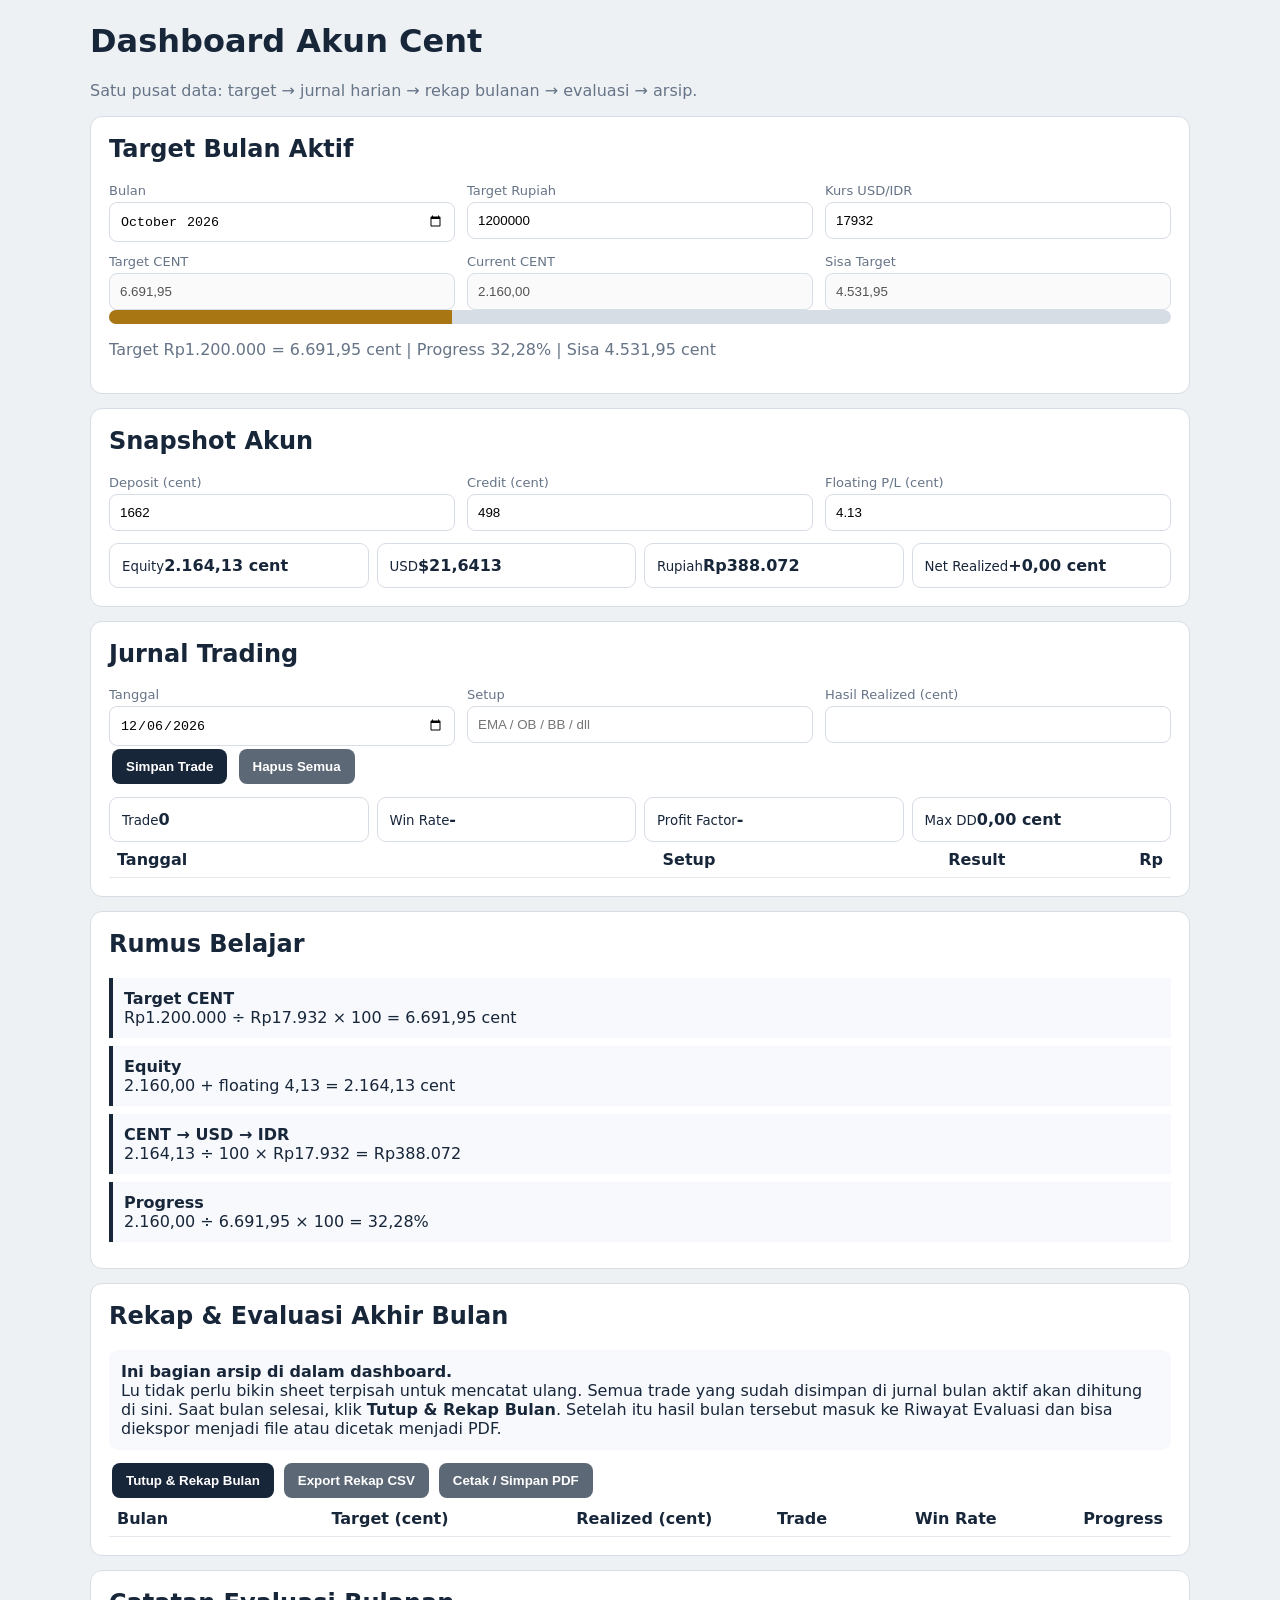
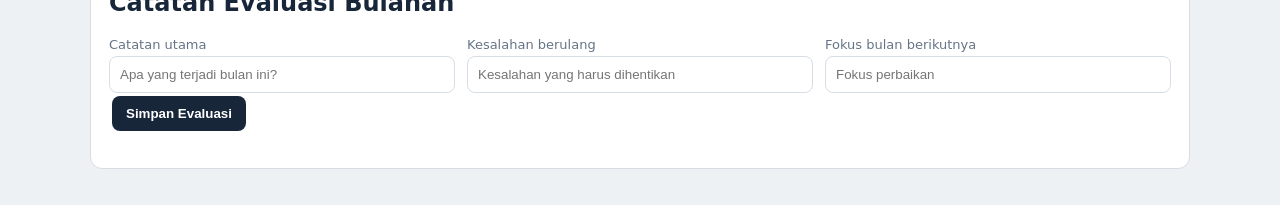
==== commit 981b7ae4: "feat: keep monthly archive inside dashboard with export and PDF report" ====
--- a/index.html
+++ b/index.html
@@ -1,7 +1,8 @@
-<!doctype html><html lang="id"><head><meta charset="utf-8"><meta name="viewport" content="width=device-width,initial-scale=1"><title>Dashboard Akun Cent</title><style>body{font-family:system-ui,sans-serif;max-width:1100px;margin:auto;padding:22px;background:#eef1f4;color:#18263a}section{background:#fff;border:1px solid #d7dde5;border-radius:12px;padding:18px;margin:14px 0}.grid{display:grid;grid-template-columns:repeat(3,1fr);gap:12px}label{display:block;font-size:13px;color:#667487;margin-bottom:4px}input,select{width:100%;box-sizing:border-box;padding:10px;border:1px solid #d7dde5;border-radius:8px}button{padding:10px 14px;border:0;border-radius:8px;background:#18263a;color:#fff;font-weight:700;margin:3px}.cards{display:grid;grid-template-columns:repeat(4,1fr);gap:8px}.box{border:1px solid #d7dde5;border-radius:9px;padding:12px}.mut{color:#667487}.gain{color:#197447}.loss{color:#b3372f}.bar{height:14px;background:#d7dde5;border-radius:99px;overflow:hidden}.bar span{display:block;height:100%;background:#a87714}.formula{background:#f7f9fc;border-left:4px solid #18263a;padding:11px;margin:8px 0}.formula b{display:block}table{width:100%;border-collapse:collapse}th,td{padding:8px;border-bottom:1px solid #e5e8ed;text-align:right}th:first-child,td:first-child{text-align:left}.archive{overflow:auto}@media(max-width:720px){.grid,.cards{grid-template-columns:1fr 1fr}}</style></head><body><h1>Dashboard Akun Cent</h1><p class="mut">Target bulanan → jurnal harian → rekap akhir bulan → evaluasi. Satu alur, bukan tiga spreadsheet yang saling pura-pura kenal.</p>
+<!doctype html><html lang="id"><head><meta charset="utf-8"><meta name="viewport" content="width=device-width,initial-scale=1"><title>Dashboard Akun Cent</title><style>body{font-family:system-ui,sans-serif;max-width:1100px;margin:auto;padding:22px;background:#eef1f4;color:#18263a}section{background:#fff;border:1px solid #d7dde5;border-radius:12px;padding:18px;margin:14px 0}h1,h2{margin-top:0}.grid{display:grid;grid-template-columns:repeat(3,1fr);gap:12px}label{display:block;font-size:13px;color:#667487;margin-bottom:4px}input{width:100%;box-sizing:border-box;padding:10px;border:1px solid #d7dde5;border-radius:8px}button{padding:10px 14px;border:0;border-radius:8px;background:#18263a;color:#fff;font-weight:700;margin:3px;cursor:pointer}.secondary{background:#5d6877}.cards{display:grid;grid-template-columns:repeat(4,1fr);gap:8px}.box{border:1px solid #d7dde5;border-radius:9px;padding:12px}.mut{color:#667487}.gain{color:#197447}.loss{color:#b3372f}.bar{height:14px;background:#d7dde5;border-radius:99px;overflow:hidden}.bar span{display:block;height:100%;background:#a87714}.formula{background:#f7f9fc;border-left:4px solid #18263a;padding:11px;margin:8px 0}.formula b{display:block}table{width:100%;border-collapse:collapse}th,td{padding:8px;border-bottom:1px solid #e5e8ed;text-align:right}th:first-child,td:first-child{text-align:left}.archive{overflow:auto}.actions{display:flex;flex-wrap:wrap;gap:4px}.notice{background:#f7f9fc;border-radius:9px;padding:12px;margin:10px 0}@media(max-width:720px){.grid,.cards{grid-template-columns:1fr 1fr}}</style></head><body><h1>Dashboard Akun Cent</h1><p class="mut">Satu pusat data: target → jurnal harian → rekap bulanan → evaluasi → arsip.</p>
 <section><h2>Target Bulan Aktif</h2><div class="grid"><div><label>Bulan</label><input id="month" type="month" value="2026-10"></div><div><label>Target Rupiah</label><input id="targetRp" type="number" value="1200000"></div><div><label>Kurs USD/IDR</label><input id="rate" type="number" value="17932"></div><div><label>Target CENT</label><input id="target" disabled></div><div><label>Current CENT</label><input id="current" disabled></div><div><label>Sisa Target</label><input id="left" disabled></div></div><div class="bar"><span id="bar"></span></div><p id="status" class="mut"></p></section>
 <section><h2>Snapshot Akun</h2><div class="grid"><div><label>Deposit (cent)</label><input id="deposit" type="number" value="1662"></div><div><label>Credit (cent)</label><input id="credit" type="number" value="498"></div><div><label>Floating P/L (cent)</label><input id="floating" type="number" value="4.13" step="0.01"></div></div><div class="cards" style="margin-top:12px"><div class="box"><small>Equity</small><b id="equity"></b></div><div class="box"><small>USD</small><b id="usd"></b></div><div class="box"><small>Rupiah</small><b id="idr"></b></div><div class="box"><small>Net Realized</small><b id="net"></b></div></div></section>
-<section><h2>Jurnal Trading</h2><div class="grid"><div><label>Tanggal</label><input id="date" type="date"></div><div><label>Setup</label><input id="setup" placeholder="EMA / OB / BB / dll"></div><div><label>Hasil Realized (cent)</label><input id="pl" type="number" step="0.01"></div></div><button id="add">Simpan Trade</button> <button id="wipe">Hapus Semua</button><div class="cards" style="margin-top:10px"><div class="box"><small>Trade</small><b id="n">0</b></div><div class="box"><small>Win Rate</small><b id="wr">-</b></div><div class="box"><small>Profit Factor</small><b id="pf">-</b></div><div class="box"><small>Max DD</small><b id="dd">-</b></div></div><div class="archive"><table><thead><tr><th>Tanggal</th><th>Setup</th><th>Result</th><th>Rp</th></tr></thead><tbody id="body"></tbody></table></div></section>
+<section><h2>Jurnal Trading</h2><div class="grid"><div><label>Tanggal</label><input id="date" type="date"></div><div><label>Setup</label><input id="setup" placeholder="EMA / OB / BB / dll"></div><div><label>Hasil Realized (cent)</label><input id="pl" type="number" step="0.01"></div></div><button id="add">Simpan Trade</button> <button id="wipe" class="secondary">Hapus Semua</button><div class="cards" style="margin-top:10px"><div class="box"><small>Trade</small><b id="n">0</b></div><div class="box"><small>Win Rate</small><b id="wr">-</b></div><div class="box"><small>Profit Factor</small><b id="pf">-</b></div><div class="box"><small>Max DD</small><b id="dd">-</b></div></div><div class="archive"><table><thead><tr><th>Tanggal</th><th>Setup</th><th>Result</th><th>Rp</th></tr></thead><tbody id="body"></tbody></table></div></section>
 <section><h2>Rumus Belajar</h2><div class="formula"><b>Target CENT</b><span id="f1"></span></div><div class="formula"><b>Equity</b><span id="f2"></span></div><div class="formula"><b>CENT → USD → IDR</b><span id="f3"></span></div><div class="formula"><b>Progress</b><span id="f4"></span></div></section>
-<section><h2>Rekap & Evaluasi Akhir Bulan</h2><p class="mut">Saat bulan selesai, data jurnal bulan aktif dikunci menjadi snapshot evaluasi. Rekap tidak mencampur bulan lain.</p><button id="closeMonth">Tutup & Rekap Bulan</button><div class="archive"><table><thead><tr><th>Bulan</th><th>Target (cent)</th><th>Realized (cent)</th><th>Trade</th><th>Win Rate</th><th>Progress</th></tr></thead><tbody id="history"></tbody></table></div></section>
-<script>const $=x=>document.getElementById(x);let J=JSON.parse(localStorage.getItem('cent-journal')||'[]'),H=JSON.parse(localStorage.getItem('cent-monthly-history')||'[]');function save(){localStorage.setItem('cent-journal',JSON.stringify(J));localStorage.setItem('cent-monthly-history',JSON.stringify(H))}function num(x){return Number(x||0)}function fmt(x,d=2){return num(x).toLocaleString('id-ID',{minimumFractionDigits:d,maximumFractionDigits:d})}function rp(x){return 'Rp'+Math.round(num(x)).toLocaleString('id-ID')}function calc(){let m=$('month').value||'2026-10',tRp=num($('targetRp').value),r=num($('rate').value),t=tRp/r*100;let realized=J.filter(x=>x.month===m).reduce((a,x)=>a+num(x.pl),0);let base=num($('deposit').value)+num($('credit').value),eq=base+num($('floating').value),cur=base+realized,left=Math.max(t-cur,0),prog=t?cur/t*100:0;$('target').value=fmt(t);$('current').value=fmt(cur);$('left').value=fmt(left);$('bar').style.width=Math.min(prog,100)+'%';$('status').textContent='Target Rp'+fmt(tRp,0)+' = '+fmt(t)+' cent | Progress '+fmt(prog)+'% | Sisa '+fmt(left)+' cent';$('equity').textContent=fmt(eq)+' cent';$('usd').textContent='$'+fmt(eq/100,4);$('idr').textContent=rp(eq/100*r);$('net').textContent=(realized>=0?'+':'')+fmt(realized)+' cent';$('f1').textContent='Rp'+fmt(tRp,0)+' ÷ Rp'+fmt(r,0)+' × 100 = '+fmt(t)+' cent';$('f2').textContent=fmt(base)+' + floating '+fmt($('floating').value)+' = '+fmt(eq)+' cent';$('f3').textContent=fmt(eq)+' ÷ 100 × Rp'+fmt(r,0)+' = '+rp(eq/100*r);$('f4').textContent=fmt(cur)+' ÷ '+fmt(t)+' × 100 = '+fmt(prog)+'%';render(m,r)}function render(m,r){let a=J.filter(x=>x.month===m),wins=a.filter(x=>num(x.pl)>0),loss=a.filter(x=>num(x.pl)<0),gp=wins.reduce((s,x)=>s+num(x.pl),0),gl=-loss.reduce((s,x)=>s+num(x.pl),0),run=0,peak=0,dd=0;a.forEach(x=>{run+=num(x.pl);peak=Math.max(peak,run);dd=Math.max(dd,peak-run)});$('n').textContent=a.length;$('wr').textContent=a.length?fmt(wins.length/a.length*100,1)+'%':'-';$('pf').textContent=gl?fmt(gp/gl):gp?'∞':'-';$('dd').textContent=fmt(dd)+' cent';$('body').innerHTML=a.map(x=>'<tr><td>'+x.date+'</td><td style="text-align:left">'+String(x.setup||'-').replace(/</g,'&lt;')+'</td><td class="'+(x.pl>=0?'gain':'loss')+'">'+(x.pl>0?'+':'')+fmt(x.pl)+'</td><td>'+rp(x.pl/100*r)+'</td></tr>').join('');$('history').innerHTML=H.map(x=>'<tr><td>'+x.month+'</td><td>'+fmt(x.target)+'</td><td>'+fmt(x.realized)+'</td><td>'+x.trades+'</td><td>'+x.winrate+'%</td><td>'+x.progress+'%</td></tr>').join('')}function add(){let p=$('pl').value;if(p==='')return;let d=$('date').value||new Date().toISOString().slice(0,10);J.push({date:d,month:d.slice(0,7),setup:$('setup').value,pl:num(p)});save();$('setup').value='';$('pl').value='';calc()}$('add').onclick=add;$('wipe').onclick=()=>{if(confirm('Hapus seluruh jurnal?')){J=[];save();calc()}};$('closeMonth').onclick=()=>{let m=$('month').value,t=num($('target').value),a=J.filter(x=>x.month===m),real=a.reduce((s,x)=>s+num(x.pl),0),w=a.filter(x=>num(x.pl)>0).length;H=H.filter(x=>x.month!==m);H.push({month:m,target:t,realized:real,trades:a.length,winrate:a.length?(w/a.length*100).toFixed(1):'0.0',progress:t?(Math.max(0,real)/t*100).toFixed(1):'0.0'});save();calc();alert('Rekap '+m+' disimpan ke riwayat evaluasi.')};['month','targetRp','rate','deposit','credit','floating'].forEach(id=>$(id).addEventListener('input',calc));$('date').value=new Date().toISOString().slice(0,10);calc();</script></body></html>+<section><h2>Rekap & Evaluasi Akhir Bulan</h2><div class="notice"><b>Ini bagian arsip di dalam dashboard.</b><br>Lu tidak perlu bikin sheet terpisah untuk mencatat ulang. Semua trade yang sudah disimpan di jurnal bulan aktif akan dihitung di sini. Saat bulan selesai, klik <b>Tutup & Rekap Bulan</b>. Setelah itu hasil bulan tersebut masuk ke Riwayat Evaluasi dan bisa diekspor menjadi file atau dicetak menjadi PDF.</div><div class="actions"><button id="closeMonth">Tutup & Rekap Bulan</button><button id="exportCsv" class="secondary">Export Rekap CSV</button><button id="printReport" class="secondary">Cetak / Simpan PDF</button></div><div class="archive"><table><thead><tr><th>Bulan</th><th>Target (cent)</th><th>Realized (cent)</th><th>Trade</th><th>Win Rate</th><th>Progress</th></tr></thead><tbody id="history"></tbody></table></div></section>
+<section><h2>Catatan Evaluasi Bulanan</h2><div class="grid"><div><label>Catatan utama</label><input id="note" placeholder="Apa yang terjadi bulan ini?"></div><div><label>Kesalahan berulang</label><input id="mistake" placeholder="Kesalahan yang harus dihentikan"></div><div><label>Fokus bulan berikutnya</label><input id="nextFocus" placeholder="Fokus perbaikan"></div></div><button id="saveEval">Simpan Evaluasi</button><p id="evalStatus" class="mut"></p></section>
+<script>const $=x=>document.getElementById(x);let J=JSON.parse(localStorage.getItem('cent-journal')||'[]'),H=JSON.parse(localStorage.getItem('cent-monthly-history')||'[]'),E=JSON.parse(localStorage.getItem('cent-evaluations')||'{}');function save(){localStorage.setItem('cent-journal',JSON.stringify(J));localStorage.setItem('cent-monthly-history',JSON.stringify(H));localStorage.setItem('cent-evaluations',JSON.stringify(E))}function num(x){return Number(x||0)}function fmt(x,d=2){return num(x).toLocaleString('id-ID',{minimumFractionDigits:d,maximumFractionDigits:d})}function rp(x){return 'Rp'+Math.round(num(x)).toLocaleString('id-ID')}function currentMonth(){return $('month').value||'2026-10'}function calc(){let m=currentMonth(),tRp=num($('targetRp').value),r=num($('rate').value),t=tRp/r*100,a=J.filter(x=>x.month===m),realized=a.reduce((s,x)=>s+num(x.pl),0),base=num($('deposit').value)+num($('credit').value),eq=base+num($('floating').value),cur=base+realized,left=Math.max(t-cur,0),prog=t?cur/t*100:0;$('target').value=fmt(t);$('current').value=fmt(cur);$('left').value=fmt(left);$('bar').style.width=Math.min(prog,100)+'%';$('status').textContent='Target Rp'+fmt(tRp,0)+' = '+fmt(t)+' cent | Progress '+fmt(prog)+'% | Sisa '+fmt(left)+' cent';$('equity').textContent=fmt(eq)+' cent';$('usd').textContent='$'+fmt(eq/100,4);$('idr').textContent=rp(eq/100*r);$('net').textContent=(realized>=0?'+':'')+fmt(realized)+' cent';$('f1').textContent='Rp'+fmt(tRp,0)+' ÷ Rp'+fmt(r,0)+' × 100 = '+fmt(t)+' cent';$('f2').textContent=fmt(base)+' + floating '+fmt($('floating').value)+' = '+fmt(eq)+' cent';$('f3').textContent=fmt(eq)+' ÷ 100 × Rp'+fmt(r,0)+' = '+rp(eq/100*r);$('f4').textContent=fmt(cur)+' ÷ '+fmt(t)+' × 100 = '+fmt(prog)+'%';loadEval(m);render(m,r)}function render(m,r){let a=J.filter(x=>x.month===m),wins=a.filter(x=>num(x.pl)>0),loss=a.filter(x=>num(x.pl)<0),gp=wins.reduce((s,x)=>s+num(x.pl),0),gl=-loss.reduce((s,x)=>s+num(x.pl),0),run=0,peak=0,dd=0;a.forEach(x=>{run+=num(x.pl);peak=Math.max(peak,run);dd=Math.max(dd,peak-run)});$('n').textContent=a.length;$('wr').textContent=a.length?fmt(wins.length/a.length*100,1)+'%':'-';$('pf').textContent=gl?fmt(gp/gl):gp?'∞':'-';$('dd').textContent=fmt(dd)+' cent';$('body').innerHTML=a.map(x=>'<tr><td>'+x.date+'</td><td style="text-align:left">'+String(x.setup||'-').replace(/</g,'&lt;')+'</td><td class="'+(x.pl>=0?'gain':'loss')+'">'+(x.pl>0?'+':'')+fmt(x.pl)+'</td><td>'+rp(x.pl/100*r)+'</td></tr>').join('');$('history').innerHTML=H.map(x=>'<tr><td>'+x.month+'</td><td>'+fmt(x.target)+'</td><td>'+fmt(x.realized)+'</td><td>'+x.trades+'</td><td>'+x.winrate+'%</td><td>'+x.progress+'%</td></tr>').join('')}function add(){let p=$('pl').value;if(p==='')return;let d=$('date').value||new Date().toISOString().slice(0,10);J.push({date:d,month:d.slice(0,7),setup:$('setup').value,pl:num(p)});save();$('setup').value='';$('pl').value='';calc()}function closeMonth(){let m=currentMonth(),t=num($('target').value),a=J.filter(x=>x.month===m),real=a.reduce((s,x)=>s+num(x.pl),0),w=a.filter(x=>num(x.pl)>0).length;H=H.filter(x=>x.month!==m);H.push({month:m,target:t,realized:real,trades:a.length,winrate:a.length?(w/a.length*100).toFixed(1):'0.0',progress:t?(Math.max(0,real)/t*100).toFixed(1):'0.0'});save();calc();alert('Rekap '+m+' disimpan ke Riwayat Evaluasi.')}function exportCsv(){let m=currentMonth(),t=H.find(x=>x.month===m),a=J.filter(x=>x.month===m),rows=[['REKAP TRADING CENT',m],['Target CENT',t?t.target:$('target').value],['Realized CENT',t?t.realized:a.reduce((s,x)=>s+num(x.pl),0)],['Total Trade',a.length],['Win Rate',t?t.winrate:($('wr').textContent||'0')],['Progress',t?t.progress:$('status').textContent],[],['Tanggal','Setup','Hasil CENT','Rupiah']];a.forEach(x=>rows.push([x.date,x.setup,x.pl,(x.pl/100*num($('rate').value)).toFixed(0)]));let csv=rows.map(r=>r.map(v=>'"'+String(v??'').replace(/"/g,'""')+'"').join(',')).join('\n'),blob=new Blob([csv],{type:'text/csv;charset=utf-8'}),url=URL.createObjectURL(blob),aEl=document.createElement('a');aEl.href=url;aEl.download='Rekap-Trading-Cent-'+m+'.csv';aEl.click();URL.revokeObjectURL(url)}function printReport(){let m=currentMonth(),t=H.find(x=>x.month===m),a=J.filter(x=>x.month===m),real=a.reduce((s,x)=>s+num(x.pl),0),win=a.filter(x=>num(x.pl)>0).length;let w=window.open('','_blank');w.document.write('<html><head><title>Rekap Trading '+m+'</title><style>body{font-family:Arial;padding:30px}table{border-collapse:collapse;width:100%}th,td{border:1px solid #ccc;padding:8px;text-align:left}</style></head><body><h1>Rekap Trading CENT - '+m+'</h1><p>Target: '+fmt(t?t.target:$('target').value)+' cent</p><p>Realized: '+fmt(t?t.realized:real)+' cent</p><p>Total Trade: '+a.length+'</p><p>Win Rate: '+(t?t.winrate:(a.length?(win/a.length*100).toFixed(1):0))+'%</p><table><tr><th>Tanggal</th><th>Setup</th><th>Hasil CENT</th><th>Rp</th></tr>'+a.map(x=>'<tr><td>'+x.date+'</td><td>'+x.setup+'</td><td>'+x.pl+'</td><td>'+rp(x.pl/100*num($('rate').value))+'</td></tr>').join('')+'</table><h2>Evaluasi</h2><p>Catatan: '+($('note').value||'-')+'</p><p>Kesalahan: '+($('mistake').value||'-')+'</p><p>Fokus berikutnya: '+($('nextFocus').value||'-')+'</p><script>window.print()<\/script></body></html>');w.document.close()}function saveEval(){let m=currentMonth();E[m]={note:$('note').value,mistake:$('mistake').value,nextFocus:$('nextFocus').value};save();$('evalStatus').textContent='Evaluasi '+m+' tersimpan.'}function loadEval(m){let e=E[m]||{};$('note').value=e.note||'';$('mistake').value=e.mistake||'';$('nextFocus').value=e.nextFocus||''}$('add').onclick=add;$('wipe').onclick=()=>{if(confirm('Hapus seluruh jurnal?')){J=[];save();calc()}};$('closeMonth').onclick=closeMonth;$('exportCsv').onclick=exportCsv;$('printReport').onclick=printReport;$('saveEval').onclick=saveEval;['month','targetRp','rate','deposit','credit','floating'].forEach(id=>$(id).addEventListener('input',calc));$('date').value=new Date().toISOString().slice(0,10);calc();</script></body></html>
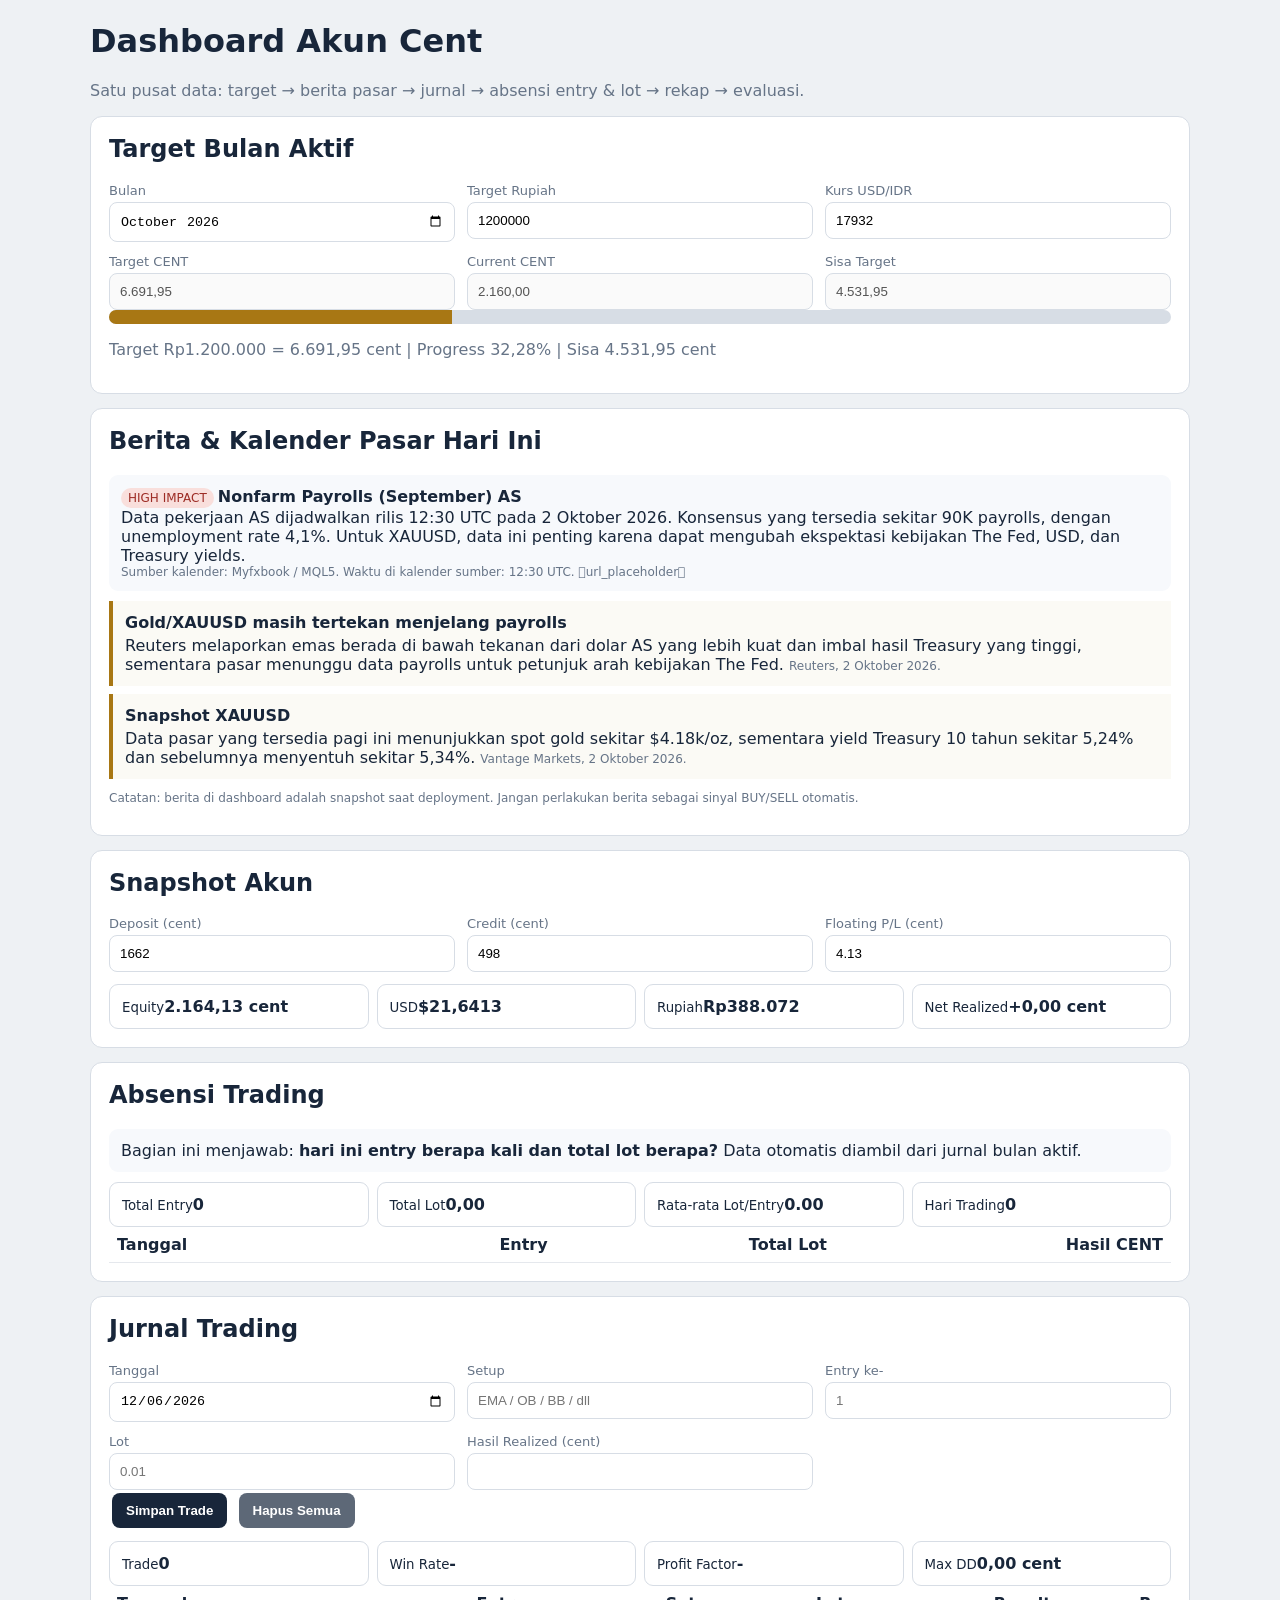
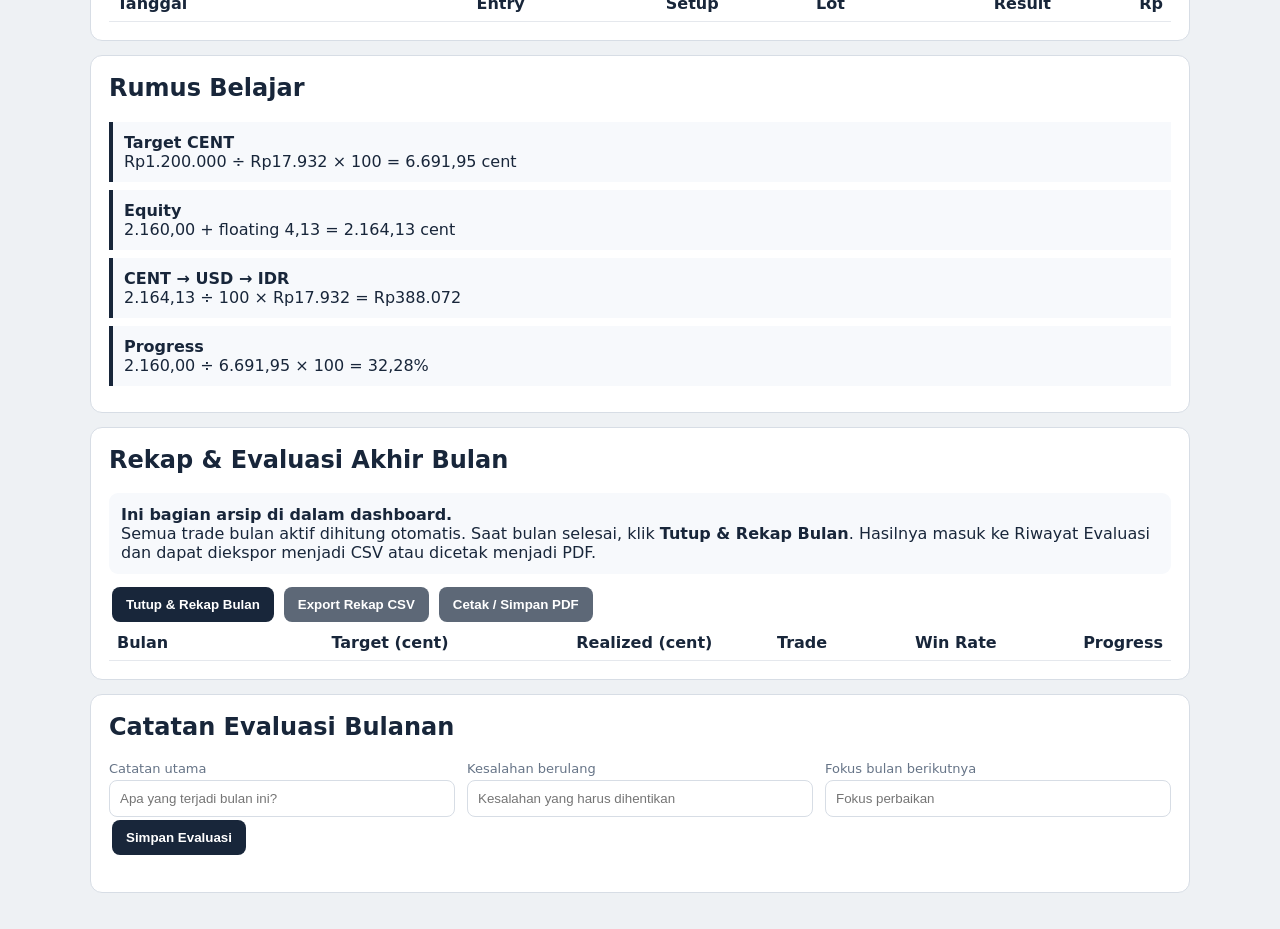
==== commit ce3ceecb: "feat: add market news and trading attendance with entry and lot tracking" ====
--- a/index.html
+++ b/index.html
@@ -1,8 +1,10 @@
-<!doctype html><html lang="id"><head><meta charset="utf-8"><meta name="viewport" content="width=device-width,initial-scale=1"><title>Dashboard Akun Cent</title><style>body{font-family:system-ui,sans-serif;max-width:1100px;margin:auto;padding:22px;background:#eef1f4;color:#18263a}section{background:#fff;border:1px solid #d7dde5;border-radius:12px;padding:18px;margin:14px 0}h1,h2{margin-top:0}.grid{display:grid;grid-template-columns:repeat(3,1fr);gap:12px}label{display:block;font-size:13px;color:#667487;margin-bottom:4px}input{width:100%;box-sizing:border-box;padding:10px;border:1px solid #d7dde5;border-radius:8px}button{padding:10px 14px;border:0;border-radius:8px;background:#18263a;color:#fff;font-weight:700;margin:3px;cursor:pointer}.secondary{background:#5d6877}.cards{display:grid;grid-template-columns:repeat(4,1fr);gap:8px}.box{border:1px solid #d7dde5;border-radius:9px;padding:12px}.mut{color:#667487}.gain{color:#197447}.loss{color:#b3372f}.bar{height:14px;background:#d7dde5;border-radius:99px;overflow:hidden}.bar span{display:block;height:100%;background:#a87714}.formula{background:#f7f9fc;border-left:4px solid #18263a;padding:11px;margin:8px 0}.formula b{display:block}table{width:100%;border-collapse:collapse}th,td{padding:8px;border-bottom:1px solid #e5e8ed;text-align:right}th:first-child,td:first-child{text-align:left}.archive{overflow:auto}.actions{display:flex;flex-wrap:wrap;gap:4px}.notice{background:#f7f9fc;border-radius:9px;padding:12px;margin:10px 0}@media(max-width:720px){.grid,.cards{grid-template-columns:1fr 1fr}}</style></head><body><h1>Dashboard Akun Cent</h1><p class="mut">Satu pusat data: target → jurnal harian → rekap bulanan → evaluasi → arsip.</p>
+<!doctype html><html lang="id"><head><meta charset="utf-8"><meta name="viewport" content="width=device-width,initial-scale=1"><title>Dashboard Akun Cent</title><style>body{font-family:system-ui,sans-serif;max-width:1100px;margin:auto;padding:22px;background:#eef1f4;color:#18263a}section{background:#fff;border:1px solid #d7dde5;border-radius:12px;padding:18px;margin:14px 0}h1,h2{margin-top:0}.grid{display:grid;grid-template-columns:repeat(3,1fr);gap:12px}label{display:block;font-size:13px;color:#667487;margin-bottom:4px}input{width:100%;box-sizing:border-box;padding:10px;border:1px solid #d7dde5;border-radius:8px}button{padding:10px 14px;border:0;border-radius:8px;background:#18263a;color:#fff;font-weight:700;margin:3px;cursor:pointer}.secondary{background:#5d6877}.cards{display:grid;grid-template-columns:repeat(4,1fr);gap:8px}.box{border:1px solid #d7dde5;border-radius:9px;padding:12px}.mut{color:#667487}.gain{color:#197447}.loss{color:#b3372f}.bar{height:14px;background:#d7dde5;border-radius:99px;overflow:hidden}.bar span{display:block;height:100%;background:#a87714}.formula{background:#f7f9fc;border-left:4px solid #18263a;padding:11px;margin:8px 0}.formula b{display:block}table{width:100%;border-collapse:collapse}th,td{padding:8px;border-bottom:1px solid #e5e8ed;text-align:right}th:first-child,td:first-child{text-align:left}.archive{overflow:auto}.actions{display:flex;flex-wrap:wrap;gap:4px}.notice{background:#f7f9fc;border-radius:9px;padding:12px;margin:10px 0}.news{border-left:4px solid #a87714;padding:12px;background:#fbfaf5;margin:8px 0}.news b{display:block;margin-bottom:4px}.tag{display:inline-block;font-size:12px;padding:3px 7px;border-radius:99px;background:#e9edf3;margin-right:4px}.high{background:#f9dfdc;color:#9d2c25}.source{font-size:12px;color:#667487}.small{font-size:12px}@media(max-width:720px){.grid,.cards{grid-template-columns:1fr 1fr}}</style></head><body><h1>Dashboard Akun Cent</h1><p class="mut">Satu pusat data: target → berita pasar → jurnal → absensi entry & lot → rekap → evaluasi.</p>
 <section><h2>Target Bulan Aktif</h2><div class="grid"><div><label>Bulan</label><input id="month" type="month" value="2026-10"></div><div><label>Target Rupiah</label><input id="targetRp" type="number" value="1200000"></div><div><label>Kurs USD/IDR</label><input id="rate" type="number" value="17932"></div><div><label>Target CENT</label><input id="target" disabled></div><div><label>Current CENT</label><input id="current" disabled></div><div><label>Sisa Target</label><input id="left" disabled></div></div><div class="bar"><span id="bar"></span></div><p id="status" class="mut"></p></section>
+<section><h2>Berita & Kalender Pasar Hari Ini</h2><div class="notice"><span class="tag high">HIGH IMPACT</span><b>Nonfarm Payrolls (September) AS</b><br>Data pekerjaan AS dijadwalkan rilis 12:30 UTC pada 2 Oktober 2026. Konsensus yang tersedia sekitar 90K payrolls, dengan unemployment rate 4,1%. Untuk XAUUSD, data ini penting karena dapat mengubah ekspektasi kebijakan The Fed, USD, dan Treasury yields.<div class="source">Sumber kalender: Myfxbook / MQL5. Waktu di kalender sumber: 12:30 UTC. url_placeholder</div></div><div class="news"><b>Gold/XAUUSD masih tertekan menjelang payrolls</b>Reuters melaporkan emas berada di bawah tekanan dari dolar AS yang lebih kuat dan imbal hasil Treasury yang tinggi, sementara pasar menunggu data payrolls untuk petunjuk arah kebijakan The Fed. <span class="source">Reuters, 2 Oktober 2026.</span></div><div class="news"><b>Snapshot XAUUSD</b>Data pasar yang tersedia pagi ini menunjukkan spot gold sekitar $4.18k/oz, sementara yield Treasury 10 tahun sekitar 5,24% dan sebelumnya menyentuh sekitar 5,34%. <span class="source">Vantage Markets, 2 Oktober 2026.</span></div><p class="small mut">Catatan: berita di dashboard adalah snapshot saat deployment. Jangan perlakukan berita sebagai sinyal BUY/SELL otomatis.</p></section>
 <section><h2>Snapshot Akun</h2><div class="grid"><div><label>Deposit (cent)</label><input id="deposit" type="number" value="1662"></div><div><label>Credit (cent)</label><input id="credit" type="number" value="498"></div><div><label>Floating P/L (cent)</label><input id="floating" type="number" value="4.13" step="0.01"></div></div><div class="cards" style="margin-top:12px"><div class="box"><small>Equity</small><b id="equity"></b></div><div class="box"><small>USD</small><b id="usd"></b></div><div class="box"><small>Rupiah</small><b id="idr"></b></div><div class="box"><small>Net Realized</small><b id="net"></b></div></div></section>
-<section><h2>Jurnal Trading</h2><div class="grid"><div><label>Tanggal</label><input id="date" type="date"></div><div><label>Setup</label><input id="setup" placeholder="EMA / OB / BB / dll"></div><div><label>Hasil Realized (cent)</label><input id="pl" type="number" step="0.01"></div></div><button id="add">Simpan Trade</button> <button id="wipe" class="secondary">Hapus Semua</button><div class="cards" style="margin-top:10px"><div class="box"><small>Trade</small><b id="n">0</b></div><div class="box"><small>Win Rate</small><b id="wr">-</b></div><div class="box"><small>Profit Factor</small><b id="pf">-</b></div><div class="box"><small>Max DD</small><b id="dd">-</b></div></div><div class="archive"><table><thead><tr><th>Tanggal</th><th>Setup</th><th>Result</th><th>Rp</th></tr></thead><tbody id="body"></tbody></table></div></section>
+<section><h2>Absensi Trading</h2><div class="notice">Bagian ini menjawab: <b>hari ini entry berapa kali dan total lot berapa?</b> Data otomatis diambil dari jurnal bulan aktif.</div><div class="cards"><div class="box"><small>Total Entry</small><b id="totalEntry">0</b></div><div class="box"><small>Total Lot</small><b id="totalLot">0.00</b></div><div class="box"><small>Rata-rata Lot/Entry</small><b id="avgLot">0.00</b></div><div class="box"><small>Hari Trading</small><b id="tradeDays">0</b></div></div><div class="archive"><table><thead><tr><th>Tanggal</th><th>Entry</th><th>Total Lot</th><th>Hasil CENT</th></tr></thead><tbody id="attendanceBody"></tbody></table></div></section>
+<section><h2>Jurnal Trading</h2><div class="grid"><div><label>Tanggal</label><input id="date" type="date"></div><div><label>Setup</label><input id="setup" placeholder="EMA / OB / BB / dll"></div><div><label>Entry ke-</label><input id="entry" type="number" min="1" step="1" placeholder="1"></div><div><label>Lot</label><input id="lot" type="number" min="0" step="0.01" placeholder="0.01"></div><div><label>Hasil Realized (cent)</label><input id="pl" type="number" step="0.01"></div></div><button id="add">Simpan Trade</button> <button id="wipe" class="secondary">Hapus Semua</button><div class="cards" style="margin-top:10px"><div class="box"><small>Trade</small><b id="n">0</b></div><div class="box"><small>Win Rate</small><b id="wr">-</b></div><div class="box"><small>Profit Factor</small><b id="pf">-</b></div><div class="box"><small>Max DD</small><b id="dd">-</b></div></div><div class="archive"><table><thead><tr><th>Tanggal</th><th>Entry</th><th>Setup</th><th>Lot</th><th>Result</th><th>Rp</th></tr></thead><tbody id="body"></tbody></table></div></section>
 <section><h2>Rumus Belajar</h2><div class="formula"><b>Target CENT</b><span id="f1"></span></div><div class="formula"><b>Equity</b><span id="f2"></span></div><div class="formula"><b>CENT → USD → IDR</b><span id="f3"></span></div><div class="formula"><b>Progress</b><span id="f4"></span></div></section>
-<section><h2>Rekap & Evaluasi Akhir Bulan</h2><div class="notice"><b>Ini bagian arsip di dalam dashboard.</b><br>Lu tidak perlu bikin sheet terpisah untuk mencatat ulang. Semua trade yang sudah disimpan di jurnal bulan aktif akan dihitung di sini. Saat bulan selesai, klik <b>Tutup & Rekap Bulan</b>. Setelah itu hasil bulan tersebut masuk ke Riwayat Evaluasi dan bisa diekspor menjadi file atau dicetak menjadi PDF.</div><div class="actions"><button id="closeMonth">Tutup & Rekap Bulan</button><button id="exportCsv" class="secondary">Export Rekap CSV</button><button id="printReport" class="secondary">Cetak / Simpan PDF</button></div><div class="archive"><table><thead><tr><th>Bulan</th><th>Target (cent)</th><th>Realized (cent)</th><th>Trade</th><th>Win Rate</th><th>Progress</th></tr></thead><tbody id="history"></tbody></table></div></section>
+<section><h2>Rekap & Evaluasi Akhir Bulan</h2><div class="notice"><b>Ini bagian arsip di dalam dashboard.</b><br>Semua trade bulan aktif dihitung otomatis. Saat bulan selesai, klik <b>Tutup & Rekap Bulan</b>. Hasilnya masuk ke Riwayat Evaluasi dan dapat diekspor menjadi CSV atau dicetak menjadi PDF.</div><div class="actions"><button id="closeMonth">Tutup & Rekap Bulan</button><button id="exportCsv" class="secondary">Export Rekap CSV</button><button id="printReport" class="secondary">Cetak / Simpan PDF</button></div><div class="archive"><table><thead><tr><th>Bulan</th><th>Target (cent)</th><th>Realized (cent)</th><th>Trade</th><th>Win Rate</th><th>Progress</th></tr></thead><tbody id="history"></tbody></table></div></section>
 <section><h2>Catatan Evaluasi Bulanan</h2><div class="grid"><div><label>Catatan utama</label><input id="note" placeholder="Apa yang terjadi bulan ini?"></div><div><label>Kesalahan berulang</label><input id="mistake" placeholder="Kesalahan yang harus dihentikan"></div><div><label>Fokus bulan berikutnya</label><input id="nextFocus" placeholder="Fokus perbaikan"></div></div><button id="saveEval">Simpan Evaluasi</button><p id="evalStatus" class="mut"></p></section>
-<script>const $=x=>document.getElementById(x);let J=JSON.parse(localStorage.getItem('cent-journal')||'[]'),H=JSON.parse(localStorage.getItem('cent-monthly-history')||'[]'),E=JSON.parse(localStorage.getItem('cent-evaluations')||'{}');function save(){localStorage.setItem('cent-journal',JSON.stringify(J));localStorage.setItem('cent-monthly-history',JSON.stringify(H));localStorage.setItem('cent-evaluations',JSON.stringify(E))}function num(x){return Number(x||0)}function fmt(x,d=2){return num(x).toLocaleString('id-ID',{minimumFractionDigits:d,maximumFractionDigits:d})}function rp(x){return 'Rp'+Math.round(num(x)).toLocaleString('id-ID')}function currentMonth(){return $('month').value||'2026-10'}function calc(){let m=currentMonth(),tRp=num($('targetRp').value),r=num($('rate').value),t=tRp/r*100,a=J.filter(x=>x.month===m),realized=a.reduce((s,x)=>s+num(x.pl),0),base=num($('deposit').value)+num($('credit').value),eq=base+num($('floating').value),cur=base+realized,left=Math.max(t-cur,0),prog=t?cur/t*100:0;$('target').value=fmt(t);$('current').value=fmt(cur);$('left').value=fmt(left);$('bar').style.width=Math.min(prog,100)+'%';$('status').textContent='Target Rp'+fmt(tRp,0)+' = '+fmt(t)+' cent | Progress '+fmt(prog)+'% | Sisa '+fmt(left)+' cent';$('equity').textContent=fmt(eq)+' cent';$('usd').textContent='$'+fmt(eq/100,4);$('idr').textContent=rp(eq/100*r);$('net').textContent=(realized>=0?'+':'')+fmt(realized)+' cent';$('f1').textContent='Rp'+fmt(tRp,0)+' ÷ Rp'+fmt(r,0)+' × 100 = '+fmt(t)+' cent';$('f2').textContent=fmt(base)+' + floating '+fmt($('floating').value)+' = '+fmt(eq)+' cent';$('f3').textContent=fmt(eq)+' ÷ 100 × Rp'+fmt(r,0)+' = '+rp(eq/100*r);$('f4').textContent=fmt(cur)+' ÷ '+fmt(t)+' × 100 = '+fmt(prog)+'%';loadEval(m);render(m,r)}function render(m,r){let a=J.filter(x=>x.month===m),wins=a.filter(x=>num(x.pl)>0),loss=a.filter(x=>num(x.pl)<0),gp=wins.reduce((s,x)=>s+num(x.pl),0),gl=-loss.reduce((s,x)=>s+num(x.pl),0),run=0,peak=0,dd=0;a.forEach(x=>{run+=num(x.pl);peak=Math.max(peak,run);dd=Math.max(dd,peak-run)});$('n').textContent=a.length;$('wr').textContent=a.length?fmt(wins.length/a.length*100,1)+'%':'-';$('pf').textContent=gl?fmt(gp/gl):gp?'∞':'-';$('dd').textContent=fmt(dd)+' cent';$('body').innerHTML=a.map(x=>'<tr><td>'+x.date+'</td><td style="text-align:left">'+String(x.setup||'-').replace(/</g,'&lt;')+'</td><td class="'+(x.pl>=0?'gain':'loss')+'">'+(x.pl>0?'+':'')+fmt(x.pl)+'</td><td>'+rp(x.pl/100*r)+'</td></tr>').join('');$('history').innerHTML=H.map(x=>'<tr><td>'+x.month+'</td><td>'+fmt(x.target)+'</td><td>'+fmt(x.realized)+'</td><td>'+x.trades+'</td><td>'+x.winrate+'%</td><td>'+x.progress+'%</td></tr>').join('')}function add(){let p=$('pl').value;if(p==='')return;let d=$('date').value||new Date().toISOString().slice(0,10);J.push({date:d,month:d.slice(0,7),setup:$('setup').value,pl:num(p)});save();$('setup').value='';$('pl').value='';calc()}function closeMonth(){let m=currentMonth(),t=num($('target').value),a=J.filter(x=>x.month===m),real=a.reduce((s,x)=>s+num(x.pl),0),w=a.filter(x=>num(x.pl)>0).length;H=H.filter(x=>x.month!==m);H.push({month:m,target:t,realized:real,trades:a.length,winrate:a.length?(w/a.length*100).toFixed(1):'0.0',progress:t?(Math.max(0,real)/t*100).toFixed(1):'0.0'});save();calc();alert('Rekap '+m+' disimpan ke Riwayat Evaluasi.')}function exportCsv(){let m=currentMonth(),t=H.find(x=>x.month===m),a=J.filter(x=>x.month===m),rows=[['REKAP TRADING CENT',m],['Target CENT',t?t.target:$('target').value],['Realized CENT',t?t.realized:a.reduce((s,x)=>s+num(x.pl),0)],['Total Trade',a.length],['Win Rate',t?t.winrate:($('wr').textContent||'0')],['Progress',t?t.progress:$('status').textContent],[],['Tanggal','Setup','Hasil CENT','Rupiah']];a.forEach(x=>rows.push([x.date,x.setup,x.pl,(x.pl/100*num($('rate').value)).toFixed(0)]));let csv=rows.map(r=>r.map(v=>'"'+String(v??'').replace(/"/g,'""')+'"').join(',')).join('\n'),blob=new Blob([csv],{type:'text/csv;charset=utf-8'}),url=URL.createObjectURL(blob),aEl=document.createElement('a');aEl.href=url;aEl.download='Rekap-Trading-Cent-'+m+'.csv';aEl.click();URL.revokeObjectURL(url)}function printReport(){let m=currentMonth(),t=H.find(x=>x.month===m),a=J.filter(x=>x.month===m),real=a.reduce((s,x)=>s+num(x.pl),0),win=a.filter(x=>num(x.pl)>0).length;let w=window.open('','_blank');w.document.write('<html><head><title>Rekap Trading '+m+'</title><style>body{font-family:Arial;padding:30px}table{border-collapse:collapse;width:100%}th,td{border:1px solid #ccc;padding:8px;text-align:left}</style></head><body><h1>Rekap Trading CENT - '+m+'</h1><p>Target: '+fmt(t?t.target:$('target').value)+' cent</p><p>Realized: '+fmt(t?t.realized:real)+' cent</p><p>Total Trade: '+a.length+'</p><p>Win Rate: '+(t?t.winrate:(a.length?(win/a.length*100).toFixed(1):0))+'%</p><table><tr><th>Tanggal</th><th>Setup</th><th>Hasil CENT</th><th>Rp</th></tr>'+a.map(x=>'<tr><td>'+x.date+'</td><td>'+x.setup+'</td><td>'+x.pl+'</td><td>'+rp(x.pl/100*num($('rate').value))+'</td></tr>').join('')+'</table><h2>Evaluasi</h2><p>Catatan: '+($('note').value||'-')+'</p><p>Kesalahan: '+($('mistake').value||'-')+'</p><p>Fokus berikutnya: '+($('nextFocus').value||'-')+'</p><script>window.print()<\/script></body></html>');w.document.close()}function saveEval(){let m=currentMonth();E[m]={note:$('note').value,mistake:$('mistake').value,nextFocus:$('nextFocus').value};save();$('evalStatus').textContent='Evaluasi '+m+' tersimpan.'}function loadEval(m){let e=E[m]||{};$('note').value=e.note||'';$('mistake').value=e.mistake||'';$('nextFocus').value=e.nextFocus||''}$('add').onclick=add;$('wipe').onclick=()=>{if(confirm('Hapus seluruh jurnal?')){J=[];save();calc()}};$('closeMonth').onclick=closeMonth;$('exportCsv').onclick=exportCsv;$('printReport').onclick=printReport;$('saveEval').onclick=saveEval;['month','targetRp','rate','deposit','credit','floating'].forEach(id=>$(id).addEventListener('input',calc));$('date').value=new Date().toISOString().slice(0,10);calc();</script></body></html>+<script>const $=x=>document.getElementById(x);let J=JSON.parse(localStorage.getItem('cent-journal')||'[]'),H=JSON.parse(localStorage.getItem('cent-monthly-history')||'[]'),E=JSON.parse(localStorage.getItem('cent-evaluations')||'{}');function save(){localStorage.setItem('cent-journal',JSON.stringify(J));localStorage.setItem('cent-monthly-history',JSON.stringify(H));localStorage.setItem('cent-evaluations',JSON.stringify(E))}function num(x){return Number(x||0)}function fmt(x,d=2){return num(x).toLocaleString('id-ID',{minimumFractionDigits:d,maximumFractionDigits:d})}function rp(x){return 'Rp'+Math.round(num(x)).toLocaleString('id-ID')}function currentMonth(){return $('month').value||'2026-10'}function calc(){let m=currentMonth(),tRp=num($('targetRp').value),r=num($('rate').value),t=tRp/r*100,a=J.filter(x=>x.month===m),realized=a.reduce((s,x)=>s+num(x.pl),0),base=num($('deposit').value)+num($('credit').value),eq=base+num($('floating').value),cur=base+realized,left=Math.max(t-cur,0),prog=t?cur/t*100:0;$('target').value=fmt(t);$('current').value=fmt(cur);$('left').value=fmt(left);$('bar').style.width=Math.min(prog,100)+'%';$('status').textContent='Target Rp'+fmt(tRp,0)+' = '+fmt(t)+' cent | Progress '+fmt(prog)+'% | Sisa '+fmt(left)+' cent';$('equity').textContent=fmt(eq)+' cent';$('usd').textContent='$'+fmt(eq/100,4);$('idr').textContent=rp(eq/100*r);$('net').textContent=(realized>=0?'+':'')+fmt(realized)+' cent';$('f1').textContent='Rp'+fmt(tRp,0)+' ÷ Rp'+fmt(r,0)+' × 100 = '+fmt(t)+' cent';$('f2').textContent=fmt(base)+' + floating '+fmt($('floating').value)+' = '+fmt(eq)+' cent';$('f3').textContent=fmt(eq)+' ÷ 100 × Rp'+fmt(r,0)+' = '+rp(eq/100*r);$('f4').textContent=fmt(cur)+' ÷ '+fmt(t)+' × 100 = '+fmt(prog)+'%';loadEval(m);render(m,r)}function render(m,r){let a=J.filter(x=>x.month===m),wins=a.filter(x=>num(x.pl)>0),loss=a.filter(x=>num(x.pl)<0),gp=wins.reduce((s,x)=>s+num(x.pl),0),gl=-loss.reduce((s,x)=>s+num(x.pl),0),run=0,peak=0,dd=0;a.forEach(x=>{run+=num(x.pl);peak=Math.max(peak,run);dd=Math.max(dd,peak-run)});let totalLot=a.reduce((s,x)=>s+num(x.lot),0),days=[...new Set(a.map(x=>x.date))];$('n').textContent=a.length;$('wr').textContent=a.length?fmt(wins.length/a.length*100,1)+'%':'-';$('pf').textContent=gl?fmt(gp/gl):gp?'∞':'-';$('dd').textContent=fmt(dd)+' cent';$('totalEntry').textContent=a.length;$('totalLot').textContent=fmt(totalLot,2);$('avgLot').textContent=a.length?fmt(totalLot/a.length,2):'0.00';$('tradeDays').textContent=days.length;$('body').innerHTML=a.map(x=>'<tr><td>'+x.date+'</td><td>'+num(x.entry||1)+'</td><td style="text-align:left">'+String(x.setup||'-').replace(/</g,'&lt;')+'</td><td>'+fmt(x.lot||0,2)+'</td><td class="'+(x.pl>=0?'gain':'loss')+'">'+(x.pl>0?'+':'')+fmt(x.pl)+'</td><td>'+rp(x.pl/100*r)+'</td></tr>').join('');let by={};a.forEach(x=>{by[x.date]??={entry:0,lot:0,pl:0};by[x.date].entry+=1;by[x.date].lot+=num(x.lot);by[x.date].pl+=num(x.pl)});$('attendanceBody').innerHTML=Object.entries(by).sort((a,b)=>a[0].localeCompare(b[0])).map(([d,v])=>'<tr><td>'+d+'</td><td>'+v.entry+'</td><td>'+fmt(v.lot,2)+'</td><td class="'+(v.pl>=0?'gain':'loss')+'">'+(v.pl>0?'+':'')+fmt(v.pl)+'</td></tr>').join('');$('history').innerHTML=H.map(x=>'<tr><td>'+x.month+'</td><td>'+fmt(x.target)+'</td><td>'+fmt(x.realized)+'</td><td>'+x.trades+'</td><td>'+x.winrate+'%</td><td>'+x.progress+'%</td></tr>').join('')}function add(){let p=$('pl').value;if(p==='')return;let d=$('date').value||new Date().toISOString().slice(0,10);J.push({date:d,month:d.slice(0,7),setup:$('setup').value,entry:num($('entry').value)||1,lot:num($('lot').value),pl:num(p)});save();$('setup').value='';$('entry').value='';$('lot').value='';$('pl').value='';calc()}function closeMonth(){let m=currentMonth(),t=num($('target').value),a=J.filter(x=>x.month===m),real=a.reduce((s,x)=>s+num(x.pl),0),w=a.filter(x=>num(x.pl)>0).length;H=H.filter(x=>x.month!==m);H.push({month:m,target:t,realized:real,trades:a.length,winrate:a.length?(w/a.length*100).toFixed(1):'0.0',progress:t?(Math.max(0,real)/t*100).toFixed(1):'0.0'});save();calc();alert('Rekap '+m+' disimpan ke Riwayat Evaluasi.')}function exportCsv(){let m=currentMonth(),t=H.find(x=>x.month===m),a=J.filter(x=>x.month===m),rows=[['REKAP TRADING CENT',m],['Target CENT',t?t.target:$('target').value],['Realized CENT',t?t.realized:a.reduce((s,x)=>s+num(x.pl),0)],['Total Entry',a.length],['Total Lot',a.reduce((s,x)=>s+num(x.lot),0)],['Win Rate',t?t.winrate:($('wr').textContent||'0')],['Progress',t?t.progress:$('status').textContent],[],['Tanggal','Entry','Setup','Lot','Hasil CENT','Rupiah']];a.forEach(x=>rows.push([x.date,x.entry||1,x.setup,x.lot||0,x.pl,(x.pl/100*num($('rate').value)).toFixed(0)]));let csv=rows.map(r=>r.map(v=>'"'+String(v??'').replace(/"/g,'""')+'"').join(',')).join('\n'),blob=new Blob([csv],{type:'text/csv;charset=utf-8'}),url=URL.createObjectURL(blob),aEl=document.createElement('a');aEl.href=url;aEl.download='Rekap-Trading-Cent-'+m+'.csv';aEl.click();URL.revokeObjectURL(url)}function printReport(){let m=currentMonth(),t=H.find(x=>x.month===m),a=J.filter(x=>x.month===m),real=a.reduce((s,x)=>s+num(x.pl),0),win=a.filter(x=>num(x.pl)>0).length;let w=window.open('','_blank');w.document.write('<html><head><title>Rekap Trading '+m+'</title><style>body{font-family:Arial;padding:30px}table{border-collapse:collapse;width:100%}th,td{border:1px solid #ccc;padding:8px;text-align:left}</style></head><body><h1>Rekap Trading CENT - '+m+'</h1><p>Target: '+fmt(t?t.target:$('target').value)+' cent</p><p>Realized: '+fmt(t?t.realized:real)+' cent</p><p>Total Entry: '+a.length+'</p><p>Total Lot: '+fmt(a.reduce((s,x)=>s+num(x.lot),0),2)+'</p><p>Win Rate: '+(t?t.winrate:(a.length?(win/a.length*100).toFixed(1):0))+'%</p><table><tr><th>Tanggal</th><th>Entry</th><th>Setup</th><th>Lot</th><th>Hasil CENT</th><th>Rp</th></tr>'+a.map(x=>'<tr><td>'+x.date+'</td><td>'+num(x.entry||1)+'</td><td>'+x.setup+'</td><td>'+num(x.lot||0).toFixed(2)+'</td><td>'+x.pl+'</td><td>'+rp(x.pl/100*num($('rate').value))+'</td></tr>').join('')+'</table><h2>Evaluasi</h2><p>Catatan: '+($('note').value||'-')+'</p><p>Kesalahan: '+($('mistake').value||'-')+'</p><p>Fokus berikutnya: '+($('nextFocus').value||'-')+'</p><script>window.print()<\/script></body></html>');w.document.close()}function saveEval(){let m=currentMonth();E[m]={note:$('note').value,mistake:$('mistake').value,nextFocus:$('nextFocus').value};save();$('evalStatus').textContent='Evaluasi '+m+' tersimpan.'}function loadEval(m){let e=E[m]||{};$('note').value=e.note||'';$('mistake').value=e.mistake||'';$('nextFocus').value=e.nextFocus||''}$('add').onclick=add;$('wipe').onclick=()=>{if(confirm('Hapus seluruh jurnal?')){J=[];save();calc()}};$('closeMonth').onclick=closeMonth;$('exportCsv').onclick=exportCsv;$('printReport').onclick=printReport;$('saveEval').onclick=saveEval;['month','targetRp','rate','deposit','credit','floating'].forEach(id=>$(id).addEventListener('input',calc));$('date').value=new Date().toISOString().slice(0,10);calc();</script></body></html>
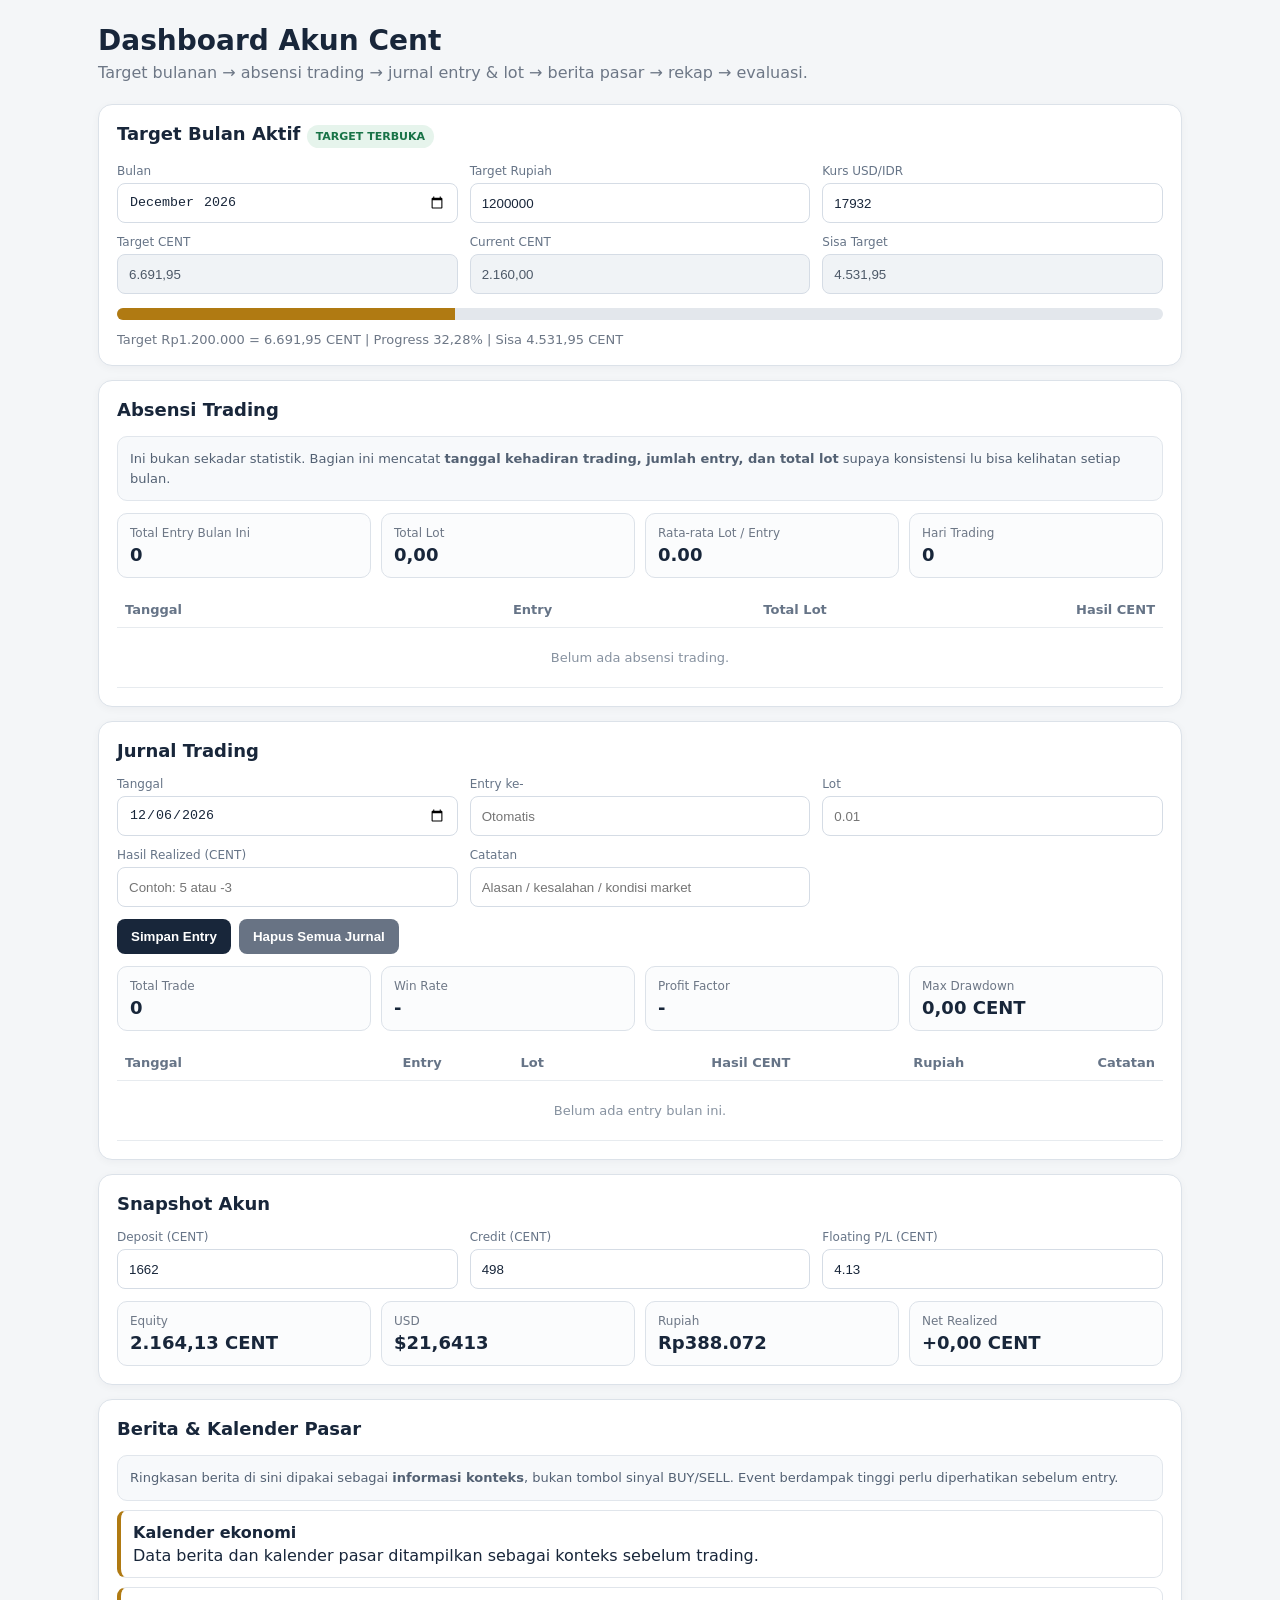
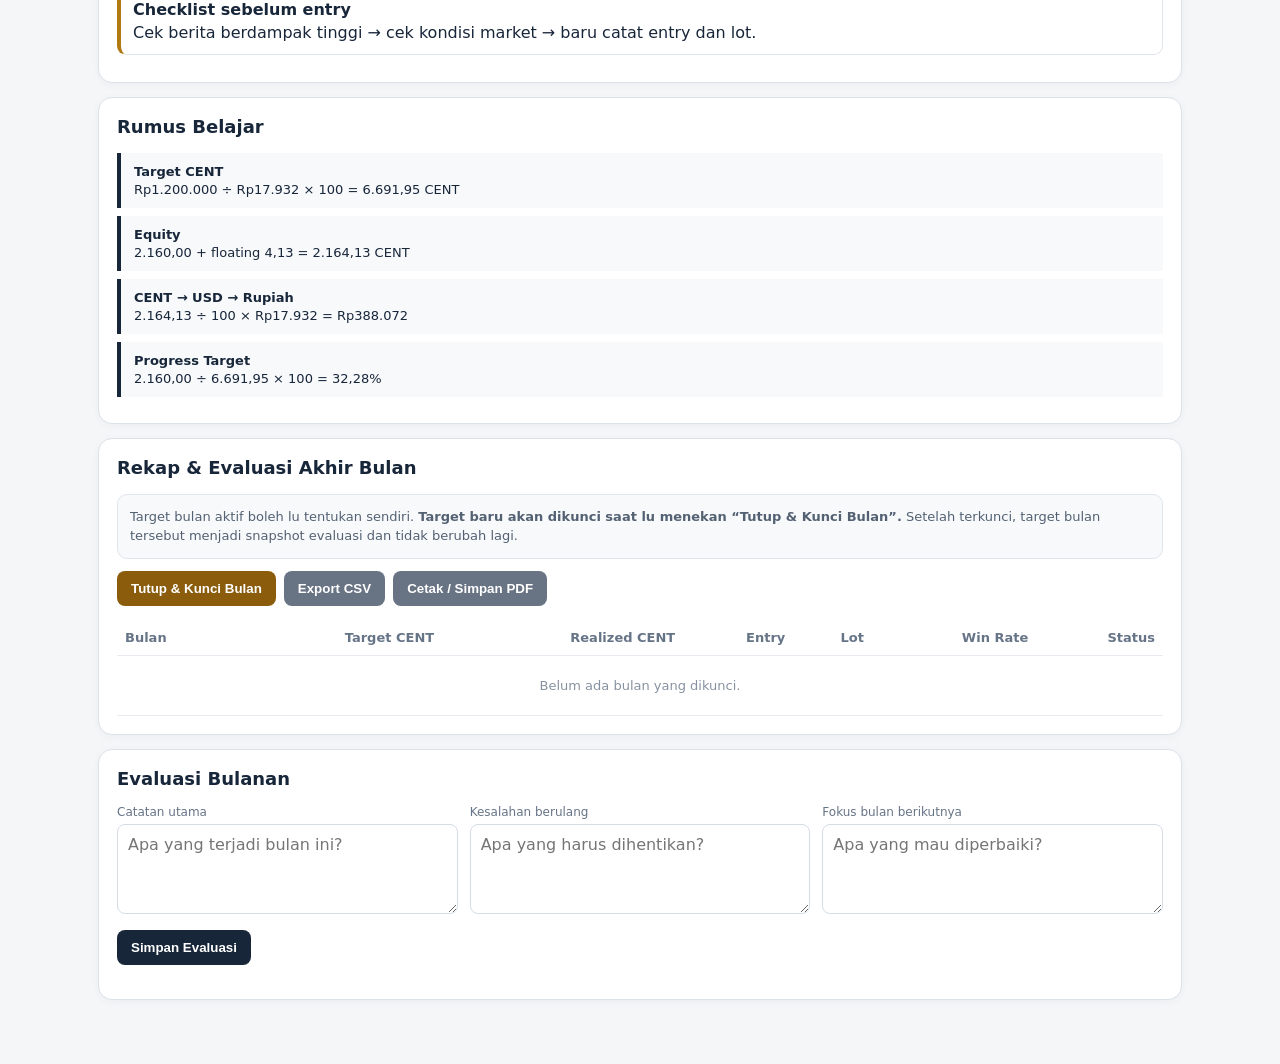
==== commit dcc908eb: "refactor: clean trading dashboard UI and lock monthly targets" ====
--- a/index.html
+++ b/index.html
@@ -1,10 +1,23 @@
-<!doctype html><html lang="id"><head><meta charset="utf-8"><meta name="viewport" content="width=device-width,initial-scale=1"><title>Dashboard Akun Cent</title><style>body{font-family:system-ui,sans-serif;max-width:1100px;margin:auto;padding:22px;background:#eef1f4;color:#18263a}section{background:#fff;border:1px solid #d7dde5;border-radius:12px;padding:18px;margin:14px 0}h1,h2{margin-top:0}.grid{display:grid;grid-template-columns:repeat(3,1fr);gap:12px}label{display:block;font-size:13px;color:#667487;margin-bottom:4px}input{width:100%;box-sizing:border-box;padding:10px;border:1px solid #d7dde5;border-radius:8px}button{padding:10px 14px;border:0;border-radius:8px;background:#18263a;color:#fff;font-weight:700;margin:3px;cursor:pointer}.secondary{background:#5d6877}.cards{display:grid;grid-template-columns:repeat(4,1fr);gap:8px}.box{border:1px solid #d7dde5;border-radius:9px;padding:12px}.mut{color:#667487}.gain{color:#197447}.loss{color:#b3372f}.bar{height:14px;background:#d7dde5;border-radius:99px;overflow:hidden}.bar span{display:block;height:100%;background:#a87714}.formula{background:#f7f9fc;border-left:4px solid #18263a;padding:11px;margin:8px 0}.formula b{display:block}table{width:100%;border-collapse:collapse}th,td{padding:8px;border-bottom:1px solid #e5e8ed;text-align:right}th:first-child,td:first-child{text-align:left}.archive{overflow:auto}.actions{display:flex;flex-wrap:wrap;gap:4px}.notice{background:#f7f9fc;border-radius:9px;padding:12px;margin:10px 0}.news{border-left:4px solid #a87714;padding:12px;background:#fbfaf5;margin:8px 0}.news b{display:block;margin-bottom:4px}.tag{display:inline-block;font-size:12px;padding:3px 7px;border-radius:99px;background:#e9edf3;margin-right:4px}.high{background:#f9dfdc;color:#9d2c25}.source{font-size:12px;color:#667487}.small{font-size:12px}@media(max-width:720px){.grid,.cards{grid-template-columns:1fr 1fr}}</style></head><body><h1>Dashboard Akun Cent</h1><p class="mut">Satu pusat data: target → berita pasar → jurnal → absensi entry & lot → rekap → evaluasi.</p>
-<section><h2>Target Bulan Aktif</h2><div class="grid"><div><label>Bulan</label><input id="month" type="month" value="2026-10"></div><div><label>Target Rupiah</label><input id="targetRp" type="number" value="1200000"></div><div><label>Kurs USD/IDR</label><input id="rate" type="number" value="17932"></div><div><label>Target CENT</label><input id="target" disabled></div><div><label>Current CENT</label><input id="current" disabled></div><div><label>Sisa Target</label><input id="left" disabled></div></div><div class="bar"><span id="bar"></span></div><p id="status" class="mut"></p></section>
-<section><h2>Berita & Kalender Pasar Hari Ini</h2><div class="notice"><span class="tag high">HIGH IMPACT</span><b>Nonfarm Payrolls (September) AS</b><br>Data pekerjaan AS dijadwalkan rilis 12:30 UTC pada 2 Oktober 2026. Konsensus yang tersedia sekitar 90K payrolls, dengan unemployment rate 4,1%. Untuk XAUUSD, data ini penting karena dapat mengubah ekspektasi kebijakan The Fed, USD, dan Treasury yields.<div class="source">Sumber kalender: Myfxbook / MQL5. Waktu di kalender sumber: 12:30 UTC. url_placeholder</div></div><div class="news"><b>Gold/XAUUSD masih tertekan menjelang payrolls</b>Reuters melaporkan emas berada di bawah tekanan dari dolar AS yang lebih kuat dan imbal hasil Treasury yang tinggi, sementara pasar menunggu data payrolls untuk petunjuk arah kebijakan The Fed. <span class="source">Reuters, 2 Oktober 2026.</span></div><div class="news"><b>Snapshot XAUUSD</b>Data pasar yang tersedia pagi ini menunjukkan spot gold sekitar $4.18k/oz, sementara yield Treasury 10 tahun sekitar 5,24% dan sebelumnya menyentuh sekitar 5,34%. <span class="source">Vantage Markets, 2 Oktober 2026.</span></div><p class="small mut">Catatan: berita di dashboard adalah snapshot saat deployment. Jangan perlakukan berita sebagai sinyal BUY/SELL otomatis.</p></section>
-<section><h2>Snapshot Akun</h2><div class="grid"><div><label>Deposit (cent)</label><input id="deposit" type="number" value="1662"></div><div><label>Credit (cent)</label><input id="credit" type="number" value="498"></div><div><label>Floating P/L (cent)</label><input id="floating" type="number" value="4.13" step="0.01"></div></div><div class="cards" style="margin-top:12px"><div class="box"><small>Equity</small><b id="equity"></b></div><div class="box"><small>USD</small><b id="usd"></b></div><div class="box"><small>Rupiah</small><b id="idr"></b></div><div class="box"><small>Net Realized</small><b id="net"></b></div></div></section>
-<section><h2>Absensi Trading</h2><div class="notice">Bagian ini menjawab: <b>hari ini entry berapa kali dan total lot berapa?</b> Data otomatis diambil dari jurnal bulan aktif.</div><div class="cards"><div class="box"><small>Total Entry</small><b id="totalEntry">0</b></div><div class="box"><small>Total Lot</small><b id="totalLot">0.00</b></div><div class="box"><small>Rata-rata Lot/Entry</small><b id="avgLot">0.00</b></div><div class="box"><small>Hari Trading</small><b id="tradeDays">0</b></div></div><div class="archive"><table><thead><tr><th>Tanggal</th><th>Entry</th><th>Total Lot</th><th>Hasil CENT</th></tr></thead><tbody id="attendanceBody"></tbody></table></div></section>
-<section><h2>Jurnal Trading</h2><div class="grid"><div><label>Tanggal</label><input id="date" type="date"></div><div><label>Setup</label><input id="setup" placeholder="EMA / OB / BB / dll"></div><div><label>Entry ke-</label><input id="entry" type="number" min="1" step="1" placeholder="1"></div><div><label>Lot</label><input id="lot" type="number" min="0" step="0.01" placeholder="0.01"></div><div><label>Hasil Realized (cent)</label><input id="pl" type="number" step="0.01"></div></div><button id="add">Simpan Trade</button> <button id="wipe" class="secondary">Hapus Semua</button><div class="cards" style="margin-top:10px"><div class="box"><small>Trade</small><b id="n">0</b></div><div class="box"><small>Win Rate</small><b id="wr">-</b></div><div class="box"><small>Profit Factor</small><b id="pf">-</b></div><div class="box"><small>Max DD</small><b id="dd">-</b></div></div><div class="archive"><table><thead><tr><th>Tanggal</th><th>Entry</th><th>Setup</th><th>Lot</th><th>Result</th><th>Rp</th></tr></thead><tbody id="body"></tbody></table></div></section>
-<section><h2>Rumus Belajar</h2><div class="formula"><b>Target CENT</b><span id="f1"></span></div><div class="formula"><b>Equity</b><span id="f2"></span></div><div class="formula"><b>CENT → USD → IDR</b><span id="f3"></span></div><div class="formula"><b>Progress</b><span id="f4"></span></div></section>
-<section><h2>Rekap & Evaluasi Akhir Bulan</h2><div class="notice"><b>Ini bagian arsip di dalam dashboard.</b><br>Semua trade bulan aktif dihitung otomatis. Saat bulan selesai, klik <b>Tutup & Rekap Bulan</b>. Hasilnya masuk ke Riwayat Evaluasi dan dapat diekspor menjadi CSV atau dicetak menjadi PDF.</div><div class="actions"><button id="closeMonth">Tutup & Rekap Bulan</button><button id="exportCsv" class="secondary">Export Rekap CSV</button><button id="printReport" class="secondary">Cetak / Simpan PDF</button></div><div class="archive"><table><thead><tr><th>Bulan</th><th>Target (cent)</th><th>Realized (cent)</th><th>Trade</th><th>Win Rate</th><th>Progress</th></tr></thead><tbody id="history"></tbody></table></div></section>
-<section><h2>Catatan Evaluasi Bulanan</h2><div class="grid"><div><label>Catatan utama</label><input id="note" placeholder="Apa yang terjadi bulan ini?"></div><div><label>Kesalahan berulang</label><input id="mistake" placeholder="Kesalahan yang harus dihentikan"></div><div><label>Fokus bulan berikutnya</label><input id="nextFocus" placeholder="Fokus perbaikan"></div></div><button id="saveEval">Simpan Evaluasi</button><p id="evalStatus" class="mut"></p></section>
-<script>const $=x=>document.getElementById(x);let J=JSON.parse(localStorage.getItem('cent-journal')||'[]'),H=JSON.parse(localStorage.getItem('cent-monthly-history')||'[]'),E=JSON.parse(localStorage.getItem('cent-evaluations')||'{}');function save(){localStorage.setItem('cent-journal',JSON.stringify(J));localStorage.setItem('cent-monthly-history',JSON.stringify(H));localStorage.setItem('cent-evaluations',JSON.stringify(E))}function num(x){return Number(x||0)}function fmt(x,d=2){return num(x).toLocaleString('id-ID',{minimumFractionDigits:d,maximumFractionDigits:d})}function rp(x){return 'Rp'+Math.round(num(x)).toLocaleString('id-ID')}function currentMonth(){return $('month').value||'2026-10'}function calc(){let m=currentMonth(),tRp=num($('targetRp').value),r=num($('rate').value),t=tRp/r*100,a=J.filter(x=>x.month===m),realized=a.reduce((s,x)=>s+num(x.pl),0),base=num($('deposit').value)+num($('credit').value),eq=base+num($('floating').value),cur=base+realized,left=Math.max(t-cur,0),prog=t?cur/t*100:0;$('target').value=fmt(t);$('current').value=fmt(cur);$('left').value=fmt(left);$('bar').style.width=Math.min(prog,100)+'%';$('status').textContent='Target Rp'+fmt(tRp,0)+' = '+fmt(t)+' cent | Progress '+fmt(prog)+'% | Sisa '+fmt(left)+' cent';$('equity').textContent=fmt(eq)+' cent';$('usd').textContent='$'+fmt(eq/100,4);$('idr').textContent=rp(eq/100*r);$('net').textContent=(realized>=0?'+':'')+fmt(realized)+' cent';$('f1').textContent='Rp'+fmt(tRp,0)+' ÷ Rp'+fmt(r,0)+' × 100 = '+fmt(t)+' cent';$('f2').textContent=fmt(base)+' + floating '+fmt($('floating').value)+' = '+fmt(eq)+' cent';$('f3').textContent=fmt(eq)+' ÷ 100 × Rp'+fmt(r,0)+' = '+rp(eq/100*r);$('f4').textContent=fmt(cur)+' ÷ '+fmt(t)+' × 100 = '+fmt(prog)+'%';loadEval(m);render(m,r)}function render(m,r){let a=J.filter(x=>x.month===m),wins=a.filter(x=>num(x.pl)>0),loss=a.filter(x=>num(x.pl)<0),gp=wins.reduce((s,x)=>s+num(x.pl),0),gl=-loss.reduce((s,x)=>s+num(x.pl),0),run=0,peak=0,dd=0;a.forEach(x=>{run+=num(x.pl);peak=Math.max(peak,run);dd=Math.max(dd,peak-run)});let totalLot=a.reduce((s,x)=>s+num(x.lot),0),days=[...new Set(a.map(x=>x.date))];$('n').textContent=a.length;$('wr').textContent=a.length?fmt(wins.length/a.length*100,1)+'%':'-';$('pf').textContent=gl?fmt(gp/gl):gp?'∞':'-';$('dd').textContent=fmt(dd)+' cent';$('totalEntry').textContent=a.length;$('totalLot').textContent=fmt(totalLot,2);$('avgLot').textContent=a.length?fmt(totalLot/a.length,2):'0.00';$('tradeDays').textContent=days.length;$('body').innerHTML=a.map(x=>'<tr><td>'+x.date+'</td><td>'+num(x.entry||1)+'</td><td style="text-align:left">'+String(x.setup||'-').replace(/</g,'&lt;')+'</td><td>'+fmt(x.lot||0,2)+'</td><td class="'+(x.pl>=0?'gain':'loss')+'">'+(x.pl>0?'+':'')+fmt(x.pl)+'</td><td>'+rp(x.pl/100*r)+'</td></tr>').join('');let by={};a.forEach(x=>{by[x.date]??={entry:0,lot:0,pl:0};by[x.date].entry+=1;by[x.date].lot+=num(x.lot);by[x.date].pl+=num(x.pl)});$('attendanceBody').innerHTML=Object.entries(by).sort((a,b)=>a[0].localeCompare(b[0])).map(([d,v])=>'<tr><td>'+d+'</td><td>'+v.entry+'</td><td>'+fmt(v.lot,2)+'</td><td class="'+(v.pl>=0?'gain':'loss')+'">'+(v.pl>0?'+':'')+fmt(v.pl)+'</td></tr>').join('');$('history').innerHTML=H.map(x=>'<tr><td>'+x.month+'</td><td>'+fmt(x.target)+'</td><td>'+fmt(x.realized)+'</td><td>'+x.trades+'</td><td>'+x.winrate+'%</td><td>'+x.progress+'%</td></tr>').join('')}function add(){let p=$('pl').value;if(p==='')return;let d=$('date').value||new Date().toISOString().slice(0,10);J.push({date:d,month:d.slice(0,7),setup:$('setup').value,entry:num($('entry').value)||1,lot:num($('lot').value),pl:num(p)});save();$('setup').value='';$('entry').value='';$('lot').value='';$('pl').value='';calc()}function closeMonth(){let m=currentMonth(),t=num($('target').value),a=J.filter(x=>x.month===m),real=a.reduce((s,x)=>s+num(x.pl),0),w=a.filter(x=>num(x.pl)>0).length;H=H.filter(x=>x.month!==m);H.push({month:m,target:t,realized:real,trades:a.length,winrate:a.length?(w/a.length*100).toFixed(1):'0.0',progress:t?(Math.max(0,real)/t*100).toFixed(1):'0.0'});save();calc();alert('Rekap '+m+' disimpan ke Riwayat Evaluasi.')}function exportCsv(){let m=currentMonth(),t=H.find(x=>x.month===m),a=J.filter(x=>x.month===m),rows=[['REKAP TRADING CENT',m],['Target CENT',t?t.target:$('target').value],['Realized CENT',t?t.realized:a.reduce((s,x)=>s+num(x.pl),0)],['Total Entry',a.length],['Total Lot',a.reduce((s,x)=>s+num(x.lot),0)],['Win Rate',t?t.winrate:($('wr').textContent||'0')],['Progress',t?t.progress:$('status').textContent],[],['Tanggal','Entry','Setup','Lot','Hasil CENT','Rupiah']];a.forEach(x=>rows.push([x.date,x.entry||1,x.setup,x.lot||0,x.pl,(x.pl/100*num($('rate').value)).toFixed(0)]));let csv=rows.map(r=>r.map(v=>'"'+String(v??'').replace(/"/g,'""')+'"').join(',')).join('\n'),blob=new Blob([csv],{type:'text/csv;charset=utf-8'}),url=URL.createObjectURL(blob),aEl=document.createElement('a');aEl.href=url;aEl.download='Rekap-Trading-Cent-'+m+'.csv';aEl.click();URL.revokeObjectURL(url)}function printReport(){let m=currentMonth(),t=H.find(x=>x.month===m),a=J.filter(x=>x.month===m),real=a.reduce((s,x)=>s+num(x.pl),0),win=a.filter(x=>num(x.pl)>0).length;let w=window.open('','_blank');w.document.write('<html><head><title>Rekap Trading '+m+'</title><style>body{font-family:Arial;padding:30px}table{border-collapse:collapse;width:100%}th,td{border:1px solid #ccc;padding:8px;text-align:left}</style></head><body><h1>Rekap Trading CENT - '+m+'</h1><p>Target: '+fmt(t?t.target:$('target').value)+' cent</p><p>Realized: '+fmt(t?t.realized:real)+' cent</p><p>Total Entry: '+a.length+'</p><p>Total Lot: '+fmt(a.reduce((s,x)=>s+num(x.lot),0),2)+'</p><p>Win Rate: '+(t?t.winrate:(a.length?(win/a.length*100).toFixed(1):0))+'%</p><table><tr><th>Tanggal</th><th>Entry</th><th>Setup</th><th>Lot</th><th>Hasil CENT</th><th>Rp</th></tr>'+a.map(x=>'<tr><td>'+x.date+'</td><td>'+num(x.entry||1)+'</td><td>'+x.setup+'</td><td>'+num(x.lot||0).toFixed(2)+'</td><td>'+x.pl+'</td><td>'+rp(x.pl/100*num($('rate').value))+'</td></tr>').join('')+'</table><h2>Evaluasi</h2><p>Catatan: '+($('note').value||'-')+'</p><p>Kesalahan: '+($('mistake').value||'-')+'</p><p>Fokus berikutnya: '+($('nextFocus').value||'-')+'</p><script>window.print()<\/script></body></html>');w.document.close()}function saveEval(){let m=currentMonth();E[m]={note:$('note').value,mistake:$('mistake').value,nextFocus:$('nextFocus').value};save();$('evalStatus').textContent='Evaluasi '+m+' tersimpan.'}function loadEval(m){let e=E[m]||{};$('note').value=e.note||'';$('mistake').value=e.mistake||'';$('nextFocus').value=e.nextFocus||''}$('add').onclick=add;$('wipe').onclick=()=>{if(confirm('Hapus seluruh jurnal?')){J=[];save();calc()}};$('closeMonth').onclick=closeMonth;$('exportCsv').onclick=exportCsv;$('printReport').onclick=printReport;$('saveEval').onclick=saveEval;['month','targetRp','rate','deposit','credit','floating'].forEach(id=>$(id).addEventListener('input',calc));$('date').value=new Date().toISOString().slice(0,10);calc();</script></body></html>+<!doctype html><html lang="id"><head><meta charset="utf-8"><meta name="viewport" content="width=device-width,initial-scale=1"><title>Dashboard Akun Cent</title><style>
+*{box-sizing:border-box}body{margin:0;background:#f4f6f8;color:#18263a;font-family:Inter,system-ui,-apple-system,Segoe UI,sans-serif}.wrap{max-width:1120px;margin:auto;padding:24px 18px 50px}h1{margin:0;font-size:28px}h2{margin:0 0 16px;font-size:18px}.sub,.mut{color:#6d7786}.sub{margin:6px 0 22px}.section{background:#fff;border:1px solid #dce2e9;border-radius:14px;padding:18px;margin:14px 0;box-shadow:0 2px 8px #1522380a}.grid{display:grid;grid-template-columns:repeat(3,minmax(0,1fr));gap:12px}.cards{display:grid;grid-template-columns:repeat(4,minmax(0,1fr));gap:10px}.field label{display:block;font-size:12px;color:#667487;margin:0 0 5px}.field input,.field select{width:100%;height:40px;border:1px solid #d5dce5;border-radius:8px;background:#fff;padding:0 11px;color:#18263a}.field input:disabled{background:#f0f3f6;color:#4d5968}.box{border:1px solid #dce2e9;border-radius:10px;padding:12px;background:#fbfcfd}.box small{display:block;color:#6d7786;font-size:12px;margin-bottom:4px}.box b{font-size:18px}.status{margin:12px 0 0;font-size:13px}.bar{height:12px;background:#e3e7ec;border-radius:99px;overflow:hidden;margin-top:14px}.bar span{display:block;height:100%;width:0;background:#b07a12;transition:.2s}.row{display:flex;gap:8px;align-items:center;flex-wrap:wrap}.btn{border:0;border-radius:8px;padding:10px 14px;background:#18263a;color:#fff;font-weight:700;cursor:pointer}.btn.alt{background:#687384}.btn.warn{background:#8a5c0b}.btn:disabled{opacity:.45;cursor:not-allowed}.pill{display:inline-block;padding:5px 9px;border-radius:99px;font-size:11px;font-weight:800;background:#e7edf4;color:#536173}.pill.open{background:#e6f4ec;color:#187347}.pill.lock{background:#f8e7e5;color:#a0342b}.notice{background:#f7f9fb;border:1px solid #e1e6ec;border-radius:10px;padding:12px;color:#536173;font-size:13px;line-height:1.5}.table-wrap{overflow:auto;margin-top:14px}table{width:100%;border-collapse:collapse;min-width:620px}th,td{padding:10px 8px;border-bottom:1px solid #e7ebef;text-align:right;font-size:13px}th:first-child,td:first-child{text-align:left}th{color:#667487;font-weight:700}.gain{color:#167345}.loss{color:#b0362e}.formula{border-left:4px solid #18263a;background:#f7f9fb;padding:11px 13px;margin:8px 0;font-size:13px}.formula b{display:block;margin-bottom:3px}.empty{text-align:center!important;color:#8792a0;padding:22px}.news{border:1px solid #e0e5eb;border-left:4px solid #b07a12;border-radius:9px;padding:12px;margin:9px 0;background:#fff}.news b{display:block;margin-bottom:4px}.small{font-size:12px;color:#788493}.eval-grid{display:grid;grid-template-columns:repeat(3,minmax(0,1fr));gap:12px}.eval-grid textarea{width:100%;min-height:90px;border:1px solid #d5dce5;border-radius:8px;padding:10px;resize:vertical;font:inherit}.locked-note{margin-top:10px;font-size:12px;color:#a0342b;display:none}@media(max-width:760px){.grid,.cards,.eval-grid{grid-template-columns:1fr 1fr}}@media(max-width:520px){.grid,.cards,.eval-grid{grid-template-columns:1fr}.wrap{padding:18px 12px}}
+</style></head><body><main class="wrap"><h1>Dashboard Akun Cent</h1><p class="sub">Target bulanan → absensi trading → jurnal entry & lot → berita pasar → rekap → evaluasi.</p>
+<section class="section"><h2>Target Bulan Aktif <span id="lockPill" class="pill open">TARGET TERBUKA</span></h2><div class="grid"><div class="field"><label>Bulan</label><input id="month" type="month"></div><div class="field"><label>Target Rupiah</label><input id="targetRp" type="number" min="0" step="1000" value="1200000"></div><div class="field"><label>Kurs USD/IDR</label><input id="rate" type="number" min="1" step="1" value="17932"></div><div class="field"><label>Target CENT</label><input id="target" disabled></div><div class="field"><label>Current CENT</label><input id="current" disabled></div><div class="field"><label>Sisa Target</label><input id="left" disabled></div></div><div class="bar"><span id="bar"></span></div><p id="status" class="status mut"></p><p id="lockedNote" class="locked-note">Target bulan ini sudah dikunci karena rekap bulanan telah ditutup.</p></section>
+<section class="section"><h2>Absensi Trading</h2><div class="notice">Ini bukan sekadar statistik. Bagian ini mencatat <b>tanggal kehadiran trading, jumlah entry, dan total lot</b> supaya konsistensi lu bisa kelihatan setiap bulan.</div><div class="cards" style="margin-top:12px"><div class="box"><small>Total Entry Bulan Ini</small><b id="totalEntry">0</b></div><div class="box"><small>Total Lot</small><b id="totalLot">0.00</b></div><div class="box"><small>Rata-rata Lot / Entry</small><b id="avgLot">0.00</b></div><div class="box"><small>Hari Trading</small><b id="tradeDays">0</b></div></div><div class="table-wrap"><table><thead><tr><th>Tanggal</th><th>Entry</th><th>Total Lot</th><th>Hasil CENT</th></tr></thead><tbody id="attendanceBody"></tbody></table></div></section>
+<section class="section"><h2>Jurnal Trading</h2><div class="grid"><div class="field"><label>Tanggal</label><input id="date" type="date"></div><div class="field"><label>Entry ke-</label><input id="entry" type="number" min="1" step="1" placeholder="Otomatis"></div><div class="field"><label>Lot</label><input id="lot" type="number" min="0" step="0.01" placeholder="0.01"></div><div class="field"><label>Hasil Realized (CENT)</label><input id="pl" type="number" step="0.01" placeholder="Contoh: 5 atau -3"></div><div class="field"><label>Catatan</label><input id="noteTrade" placeholder="Alasan / kesalahan / kondisi market"></div></div><div class="row" style="margin-top:12px"><button class="btn" id="add">Simpan Entry</button><button class="btn alt" id="wipe">Hapus Semua Jurnal</button></div><div class="cards" style="margin-top:12px"><div class="box"><small>Total Trade</small><b id="n">0</b></div><div class="box"><small>Win Rate</small><b id="wr">-</b></div><div class="box"><small>Profit Factor</small><b id="pf">-</b></div><div class="box"><small>Max Drawdown</small><b id="dd">-</b></div></div><div class="table-wrap"><table><thead><tr><th>Tanggal</th><th>Entry</th><th>Lot</th><th>Hasil CENT</th><th>Rupiah</th><th>Catatan</th></tr></thead><tbody id="body"></tbody></table></div></section>
+<section class="section"><h2>Snapshot Akun</h2><div class="grid"><div class="field"><label>Deposit (CENT)</label><input id="deposit" type="number" value="1662"></div><div class="field"><label>Credit (CENT)</label><input id="credit" type="number" value="498"></div><div class="field"><label>Floating P/L (CENT)</label><input id="floating" type="number" value="4.13" step="0.01"></div></div><div class="cards" style="margin-top:12px"><div class="box"><small>Equity</small><b id="equity"></b></div><div class="box"><small>USD</small><b id="usd"></b></div><div class="box"><small>Rupiah</small><b id="idr"></b></div><div class="box"><small>Net Realized</small><b id="net"></b></div></div></section>
+<section class="section"><h2>Berita & Kalender Pasar</h2><div class="notice">Ringkasan berita di sini dipakai sebagai <b>informasi konteks</b>, bukan tombol sinyal BUY/SELL. Event berdampak tinggi perlu diperhatikan sebelum entry.</div><div class="news"><b>Kalender ekonomi</b><span id="newsText">Data berita dan kalender pasar ditampilkan sebagai konteks sebelum trading.</span></div><div class="news"><b>Checklist sebelum entry</b> Cek berita berdampak tinggi → cek kondisi market → baru catat entry dan lot.</div></section>
+<section class="section"><h2>Rumus Belajar</h2><div class="formula"><b>Target CENT</b><span id="f1"></span></div><div class="formula"><b>Equity</b><span id="f2"></span></div><div class="formula"><b>CENT → USD → Rupiah</b><span id="f3"></span></div><div class="formula"><b>Progress Target</b><span id="f4"></span></div></section>
+<section class="section"><h2>Rekap & Evaluasi Akhir Bulan</h2><div class="notice">Target bulan aktif boleh lu tentukan sendiri. <b>Target baru akan dikunci saat lu menekan “Tutup & Kunci Bulan”.</b> Setelah terkunci, target bulan tersebut menjadi snapshot evaluasi dan tidak berubah lagi.</div><div class="row" style="margin-top:12px"><button class="btn warn" id="closeMonth">Tutup & Kunci Bulan</button><button class="btn alt" id="exportCsv">Export CSV</button><button class="btn alt" id="printReport">Cetak / Simpan PDF</button></div><div class="table-wrap"><table><thead><tr><th>Bulan</th><th>Target CENT</th><th>Realized CENT</th><th>Entry</th><th>Lot</th><th>Win Rate</th><th>Status</th></tr></thead><tbody id="history"></tbody></table></div></section>
+<section class="section"><h2>Evaluasi Bulanan</h2><div class="eval-grid"><div class="field"><label>Catatan utama</label><textarea id="note" placeholder="Apa yang terjadi bulan ini?"></textarea></div><div class="field"><label>Kesalahan berulang</label><textarea id="mistake" placeholder="Apa yang harus dihentikan?"></textarea></div><div class="field"><label>Fokus bulan berikutnya</label><textarea id="nextFocus" placeholder="Apa yang mau diperbaiki?"></textarea></div></div><button class="btn" id="saveEval" style="margin-top:12px">Simpan Evaluasi</button><p id="evalStatus" class="mut"></p></section></main>
+<script>
+const $=id=>document.getElementById(id);let J=JSON.parse(localStorage.getItem('cent-journal')||'[]'),H=JSON.parse(localStorage.getItem('cent-monthly-history')||'[]'),E=JSON.parse(localStorage.getItem('cent-evaluations')||'{}');
+function save(){localStorage.setItem('cent-journal',JSON.stringify(J));localStorage.setItem('cent-monthly-history',JSON.stringify(H));localStorage.setItem('cent-evaluations',JSON.stringify(E))}function num(x){return Number(x||0)}function fmt(x,d=2){return num(x).toLocaleString('id-ID',{minimumFractionDigits:d,maximumFractionDigits:d})}function rp(x){return 'Rp'+Math.round(num(x)).toLocaleString('id-ID')}function monthNow(){return $('month').value||new Date().toISOString().slice(0,7)}function hist(m){return H.find(x=>x.month===m)}function locked(m){return !!hist(m)}
+function setMonthLock(){let l=locked(monthNow());$('targetRp').disabled=l;$('lockPill').textContent=l?'TARGET TERKUNCI':'TARGET TERBUKA';$('lockPill').className='pill '+(l?'lock':'open');$('lockedNote').style.display=l?'block':'none'}
+function calc(){let m=monthNow(),h=hist(m),tRp=h?num(h.targetRp):num($('targetRp').value),r=num($('rate').value),t=r?tRp/r*100:0,a=J.filter(x=>x.month===m),real=a.reduce((s,x)=>s+num(x.pl),0),base=num($('deposit').value)+num($('credit').value),eq=base+num($('floating').value),cur=base+real,left=Math.max(t-cur,0),prog=t?cur/t*100:0;$('target').value=fmt(t);$('current').value=fmt(cur);$('left').value=fmt(left);$('bar').style.width=Math.min(Math.max(prog,0),100)+'%';$('status').textContent='Target Rp'+fmt(tRp,0)+' = '+fmt(t)+' CENT | Progress '+fmt(prog,2)+'% | Sisa '+fmt(left)+' CENT';$('equity').textContent=fmt(eq)+' CENT';$('usd').textContent='$'+fmt(eq/100,4);$('idr').textContent=rp(eq/100*r);$('net').textContent=(real>=0?'+':'')+fmt(real)+' CENT';$('f1').textContent='Rp'+fmt(tRp,0)+' ÷ Rp'+fmt(r,0)+' × 100 = '+fmt(t)+' CENT';$('f2').textContent=fmt(base)+' + floating '+fmt($('floating').value)+' = '+fmt(eq)+' CENT';$('f3').textContent=fmt(eq)+' ÷ 100 × Rp'+fmt(r,0)+' = '+rp(eq/100*r);$('f4').textContent=fmt(cur)+' ÷ '+fmt(t)+' × 100 = '+fmt(prog)+'%';setMonthLock();loadEval(m);render(m,r)}
+function render(m,r){let a=J.filter(x=>x.month===m),wins=a.filter(x=>num(x.pl)>0),loss=a.filter(x=>num(x.pl)<0),gp=wins.reduce((s,x)=>s+num(x.pl),0),gl=-loss.reduce((s,x)=>s+num(x.pl),0),run=0,peak=0,dd=0;a.forEach(x=>{run+=num(x.pl);peak=Math.max(peak,run);dd=Math.max(dd,peak-run)}),totalLot=a.reduce((s,x)=>s+num(x.lot),0),days=[...new Set(a.map(x=>x.date))];$('n').textContent=a.length;$('wr').textContent=a.length?fmt(wins.length/a.length*100,1)+'%':'-';$('pf').textContent=gl?fmt(gp/gl):gp?'∞':'-';$('dd').textContent=fmt(dd)+' CENT';$('totalEntry').textContent=a.length;$('totalLot').textContent=fmt(totalLot,2);$('avgLot').textContent=a.length?fmt(totalLot/a.length,2):'0.00';$('tradeDays').textContent=days.length;$('body').innerHTML=a.length?a.map(x=>'<tr><td>'+x.date+'</td><td>'+num(x.entry||1)+'</td><td>'+fmt(x.lot||0,2)+'</td><td class="'+(x.pl>=0?'gain':'loss')+'">'+(x.pl>0?'+':'')+fmt(x.pl)+'</td><td>'+rp(x.pl/100*r)+'</td><td style="text-align:left">'+String(x.note||'-').replace(/</g,'&lt;')+'</td></tr>').join(''):'<tr><td colspan="6" class="empty">Belum ada entry bulan ini.</td></tr>';let by={};a.forEach(x=>{by[x.date]??={entry:0,lot:0,pl:0};by[x.date].entry++;by[x.date].lot+=num(x.lot);by[x.date].pl+=num(x.pl)});$('attendanceBody').innerHTML=Object.keys(by).length?Object.entries(by).sort((a,b)=>a[0].localeCompare(b[0])).map(([d,v])=>'<tr><td>'+d+'</td><td>'+v.entry+'</td><td>'+fmt(v.lot,2)+'</td><td class="'+(v.pl>=0?'gain':'loss')+'">'+(v.pl>0?'+':'')+fmt(v.pl)+'</td></tr>').join(''):'<tr><td colspan="4" class="empty">Belum ada absensi trading.</td></tr>';$('history').innerHTML=H.length?H.map(x=>'<tr><td>'+x.month+'</td><td>'+fmt(x.target)+'</td><td>'+fmt(x.realized)+'</td><td>'+x.trades+'</td><td>'+fmt(x.totalLot||0,2)+'</td><td>'+x.winrate+'%</td><td><span class="pill lock">TERKUNCI</span></td></tr>').join(''):'<tr><td colspan="7" class="empty">Belum ada bulan yang dikunci.</td></tr>'}
+function add(){let p=$('pl').value;if(p==='')return;let d=$('date').value||new Date().toISOString().slice(0,10),m=d.slice(0,7);if(locked(m)){alert('Bulan '+m+' sudah dikunci. Jurnal bulan tersebut tidak bisa ditambah.');return}let existing=J.filter(x=>x.date===d).length+1;J.push({date:d,month:m,entry:num($('entry').value)||existing,lot:num($('lot').value),pl:num(p),note:$('noteTrade').value});save();$('entry').value='';$('lot').value='';$('pl').value='';$('noteTrade').value='';$('month').value=m;calc()}
+function closeMonth(){let m=monthNow();if(locked(m)){alert('Bulan ini sudah terkunci.');return}let tRp=num($('targetRp').value),r=num($('rate').value),t=r?tRp/r*100:0,a=J.filter(x=>x.month===m),real=a.reduce((s,x)=>s+num(x.pl),0),w=a.filter(x=>num(x.pl)>0).length,totalLot=a.reduce((s,x)=>s+num(x.lot),0);H=H.filter(x=>x.month!==m);H.push({month:m,targetRp:tRp,target:t,realized:real,trades:a.length,totalLot,winrate:a.length?(w/a.length*100).toFixed(1):'0.0'});save();calc();alert('Bulan '+m+' berhasil ditutup. Target sekarang TERKUNCI.')}
+function exportCsv(){let m=monthNow(),h=hist(m),a=J.filter(x=>x.month===m),rows=[['REKAP TRADING CENT',m],['Target Rupiah',h?h.targetRp:$('targetRp').value],['Target CENT',h?h.target:$('target').value],['Realized CENT',h?h.realized:a.reduce((s,x)=>s+num(x.pl),0)],['Total Entry',a.length],['Total Lot',a.reduce((s,x)=>s+num(x.lot),0)],['Win Rate',h?h.winrate:($('wr').textContent||'0')],[],['Tanggal','Entry','Lot','Hasil CENT','Rupiah','Catatan']];a.forEach(x=>rows.push([x.date,x.entry||1,x.lot||0,x.pl,(x.pl/100*num($('rate').value)).toFixed(0),x.note||'']));let csv=rows.map(r=>r.map(v=>'"'+String(v??'').replace(/"/g,'""')+'"').join(',')).join('\n'),blob=new Blob([csv],{type:'text/csv;charset=utf-8'}),u=URL.createObjectURL(blob),aEl=document.createElement('a');aEl.href=u;aEl.download='Rekap-Trading-Cent-'+m+'.csv';aEl.click();URL.revokeObjectURL(u)}
+function printReport(){let m=monthNow(),h=hist(m),a=J.filter(x=>x.month===m),w=a.filter(x=>num(x.pl)>0).length,wnd=window.open('','_blank');wnd.document.write('<html><head><title>Rekap '+m+'</title><style>body{font-family:Arial;padding:28px}table{border-collapse:collapse;width:100%}th,td{border:1px solid #ccc;padding:8px;text-align:left}</style></head><body><h1>Rekap Trading CENT - '+m+'</h1><p>Target: '+fmt(h?h.target:$('target').value)+' CENT</p><p>Realized: '+fmt(h?h.realized:a.reduce((s,x)=>s+num(x.pl),0))+' CENT</p><p>Total Entry: '+a.length+'</p><p>Total Lot: '+fmt(a.reduce((s,x)=>s+num(x.lot),0),2)+'</p><p>Win Rate: '+(h?h.winrate:(a.length?(w/a.length*100).toFixed(1):0))+'%</p><table><tr><th>Tanggal</th><th>Entry</th><th>Lot</th><th>Hasil CENT</th><th>Catatan</th></tr>'+a.map(x=>'<tr><td>'+x.date+'</td><td>'+num(x.entry||1)+'</td><td>'+num(x.lot||0).toFixed(2)+'</td><td>'+x.pl+'</td><td>'+String(x.note||'-').replace(/</g,'&lt;')+'</td></tr>').join('')+'</table><h2>Evaluasi</h2><p>Catatan: '+String($('note').value||'-').replace(/</g,'&lt;')+'</p><p>Kesalahan: '+String($('mistake').value||'-').replace(/</g,'&lt;')+'</p><p>Fokus berikutnya: '+String($('nextFocus').value||'-').replace(/</g,'&lt;')+'</p><script>window.print()<\/script></body></html>');wnd.document.close()}
+function saveEval(){let m=monthNow();E[m]={note:$('note').value,mistake:$('mistake').value,nextFocus:$('nextFocus').value};save();$('evalStatus').textContent='Evaluasi '+m+' tersimpan.'}function loadEval(m){let e=E[m]||{};$('note').value=e.note||'';$('mistake').value=e.mistake||'';$('nextFocus').value=e.nextFocus||''}$('add').onclick=add;$('wipe').onclick=()=>{if(confirm('Hapus seluruh jurnal?')){J=[];save();calc()}};$('closeMonth').onclick=closeMonth;$('exportCsv').onclick=exportCsv;$('printReport').onclick=printReport;$('saveEval').onclick=saveEval;['month','targetRp','rate','deposit','credit','floating'].forEach(id=>$(id).addEventListener('input',calc));$('month').addEventListener('change',calc);$('date').value=new Date().toISOString().slice(0,10);$('month').value=new Date().toISOString().slice(0,7);calc();
+</script></body></html>
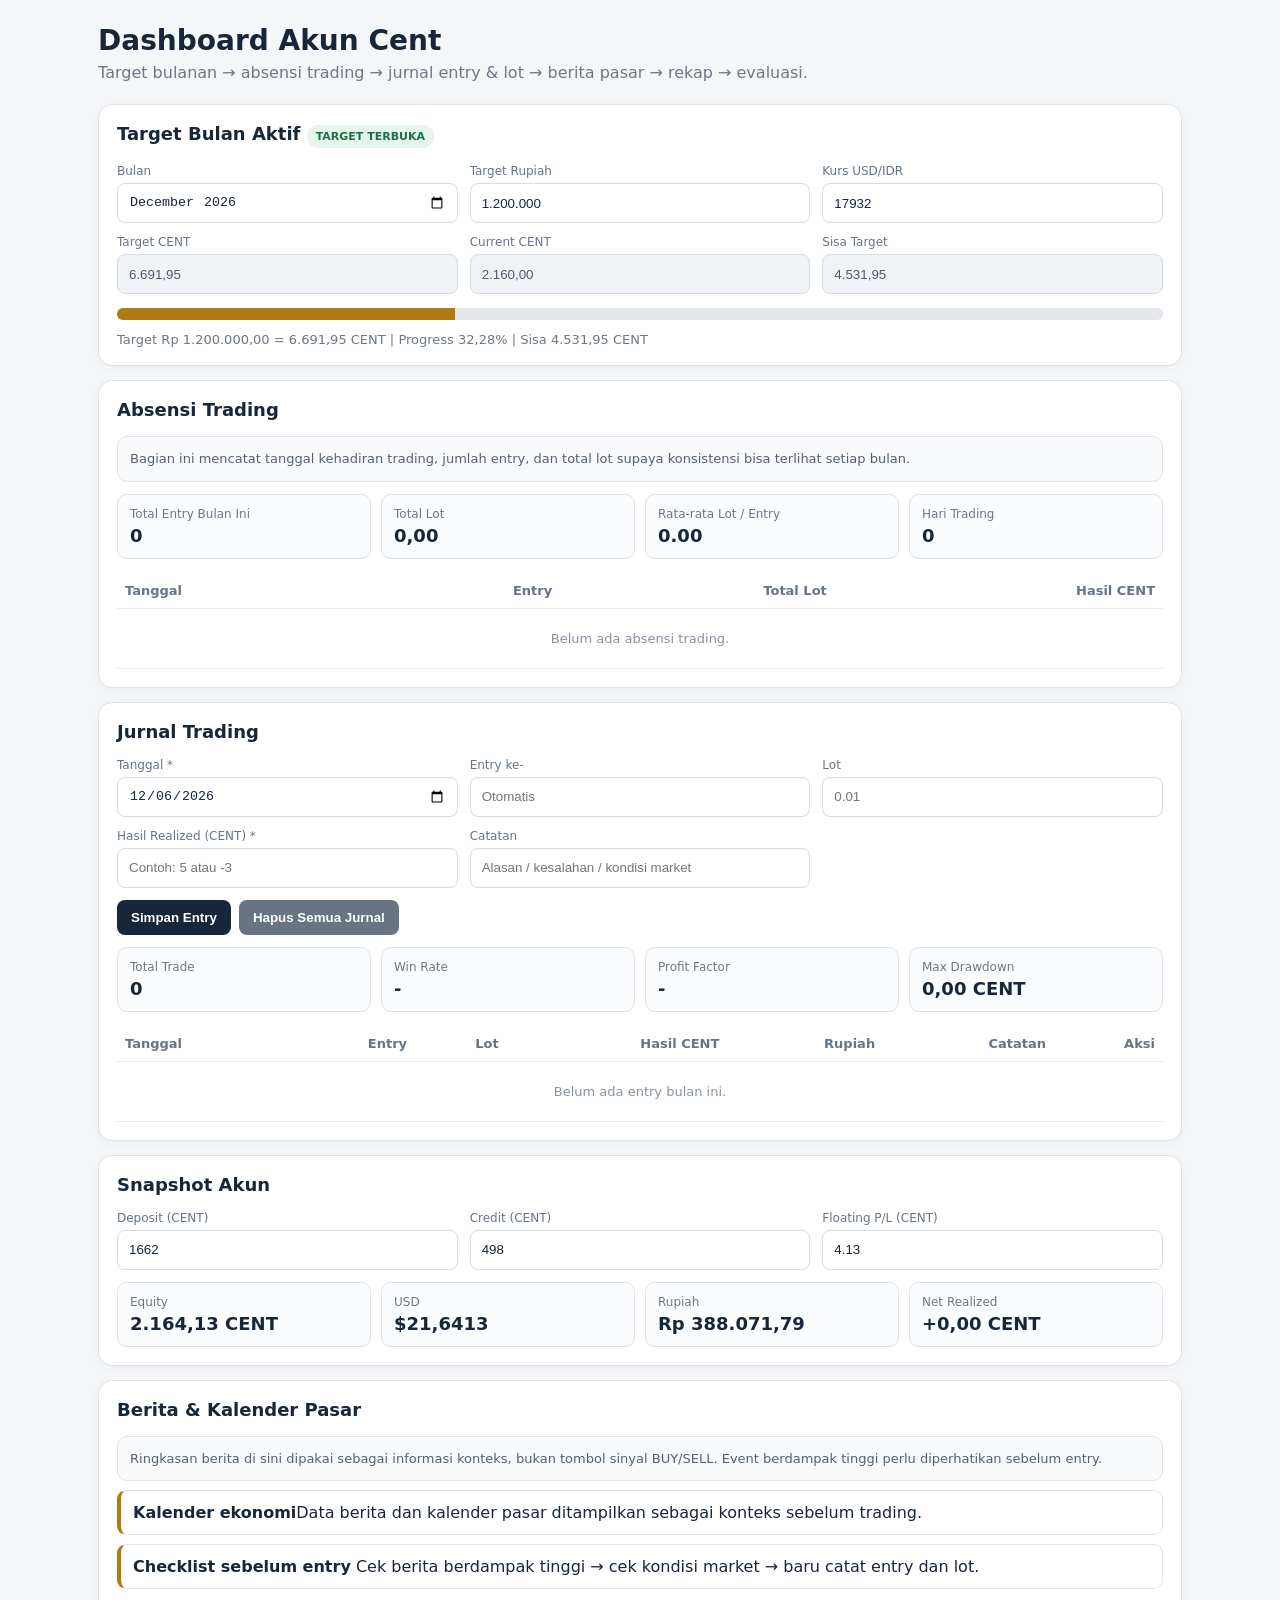
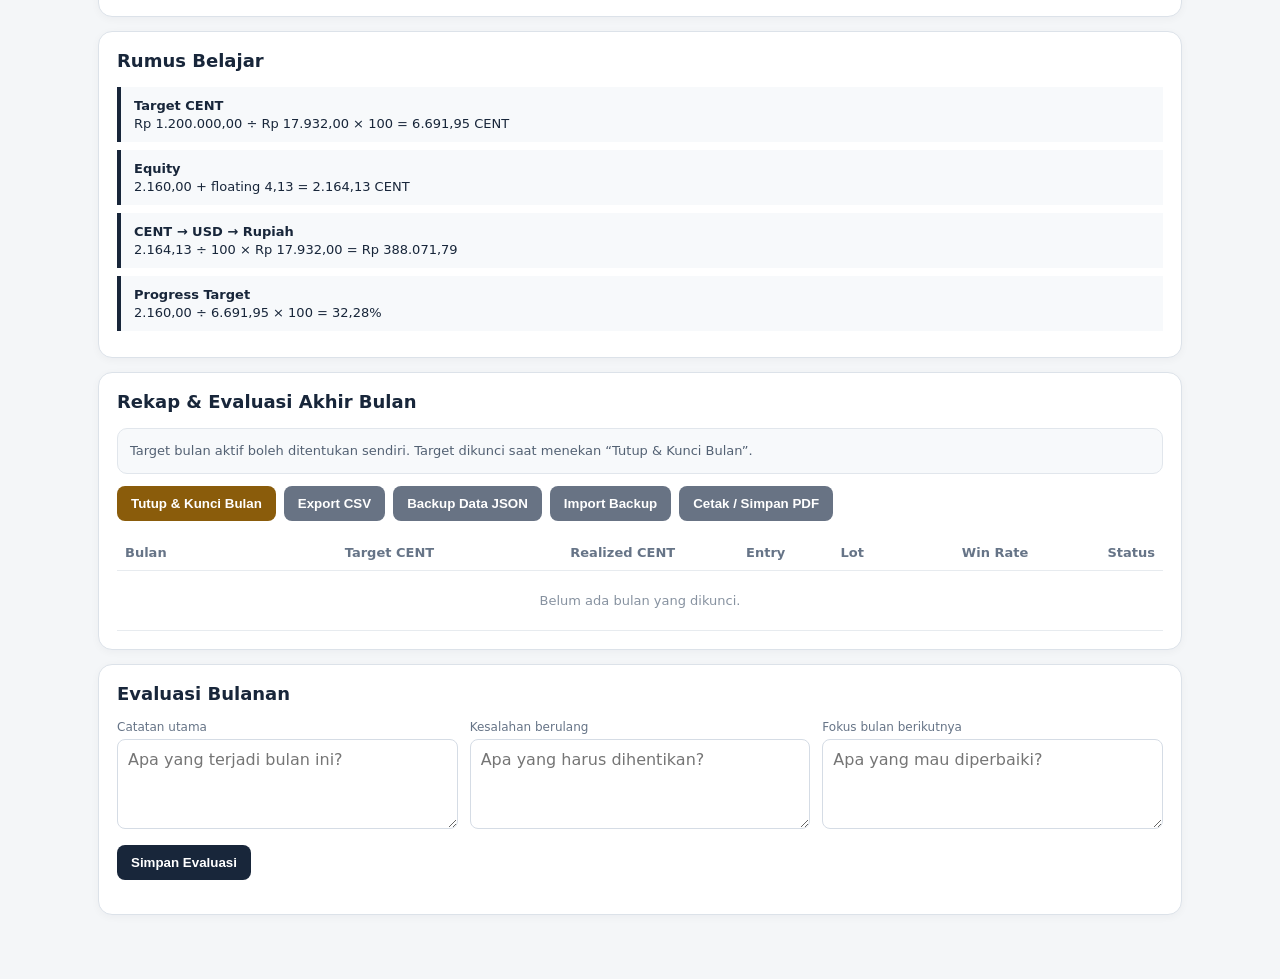
==== commit 13d7997f: "feat: V1.1 data integrity and IDR formatting" ====
--- a/index.html
+++ b/index.html
@@ -1,23 +1 @@
-<!doctype html><html lang="id"><head><meta charset="utf-8"><meta name="viewport" content="width=device-width,initial-scale=1"><title>Dashboard Akun Cent</title><style>
-*{box-sizing:border-box}body{margin:0;background:#f4f6f8;color:#18263a;font-family:Inter,system-ui,-apple-system,Segoe UI,sans-serif}.wrap{max-width:1120px;margin:auto;padding:24px 18px 50px}h1{margin:0;font-size:28px}h2{margin:0 0 16px;font-size:18px}.sub,.mut{color:#6d7786}.sub{margin:6px 0 22px}.section{background:#fff;border:1px solid #dce2e9;border-radius:14px;padding:18px;margin:14px 0;box-shadow:0 2px 8px #1522380a}.grid{display:grid;grid-template-columns:repeat(3,minmax(0,1fr));gap:12px}.cards{display:grid;grid-template-columns:repeat(4,minmax(0,1fr));gap:10px}.field label{display:block;font-size:12px;color:#667487;margin:0 0 5px}.field input,.field select{width:100%;height:40px;border:1px solid #d5dce5;border-radius:8px;background:#fff;padding:0 11px;color:#18263a}.field input:disabled{background:#f0f3f6;color:#4d5968}.box{border:1px solid #dce2e9;border-radius:10px;padding:12px;background:#fbfcfd}.box small{display:block;color:#6d7786;font-size:12px;margin-bottom:4px}.box b{font-size:18px}.status{margin:12px 0 0;font-size:13px}.bar{height:12px;background:#e3e7ec;border-radius:99px;overflow:hidden;margin-top:14px}.bar span{display:block;height:100%;width:0;background:#b07a12;transition:.2s}.row{display:flex;gap:8px;align-items:center;flex-wrap:wrap}.btn{border:0;border-radius:8px;padding:10px 14px;background:#18263a;color:#fff;font-weight:700;cursor:pointer}.btn.alt{background:#687384}.btn.warn{background:#8a5c0b}.btn:disabled{opacity:.45;cursor:not-allowed}.pill{display:inline-block;padding:5px 9px;border-radius:99px;font-size:11px;font-weight:800;background:#e7edf4;color:#536173}.pill.open{background:#e6f4ec;color:#187347}.pill.lock{background:#f8e7e5;color:#a0342b}.notice{background:#f7f9fb;border:1px solid #e1e6ec;border-radius:10px;padding:12px;color:#536173;font-size:13px;line-height:1.5}.table-wrap{overflow:auto;margin-top:14px}table{width:100%;border-collapse:collapse;min-width:620px}th,td{padding:10px 8px;border-bottom:1px solid #e7ebef;text-align:right;font-size:13px}th:first-child,td:first-child{text-align:left}th{color:#667487;font-weight:700}.gain{color:#167345}.loss{color:#b0362e}.formula{border-left:4px solid #18263a;background:#f7f9fb;padding:11px 13px;margin:8px 0;font-size:13px}.formula b{display:block;margin-bottom:3px}.empty{text-align:center!important;color:#8792a0;padding:22px}.news{border:1px solid #e0e5eb;border-left:4px solid #b07a12;border-radius:9px;padding:12px;margin:9px 0;background:#fff}.news b{display:block;margin-bottom:4px}.small{font-size:12px;color:#788493}.eval-grid{display:grid;grid-template-columns:repeat(3,minmax(0,1fr));gap:12px}.eval-grid textarea{width:100%;min-height:90px;border:1px solid #d5dce5;border-radius:8px;padding:10px;resize:vertical;font:inherit}.locked-note{margin-top:10px;font-size:12px;color:#a0342b;display:none}@media(max-width:760px){.grid,.cards,.eval-grid{grid-template-columns:1fr 1fr}}@media(max-width:520px){.grid,.cards,.eval-grid{grid-template-columns:1fr}.wrap{padding:18px 12px}}
-</style></head><body><main class="wrap"><h1>Dashboard Akun Cent</h1><p class="sub">Target bulanan → absensi trading → jurnal entry & lot → berita pasar → rekap → evaluasi.</p>
-<section class="section"><h2>Target Bulan Aktif <span id="lockPill" class="pill open">TARGET TERBUKA</span></h2><div class="grid"><div class="field"><label>Bulan</label><input id="month" type="month"></div><div class="field"><label>Target Rupiah</label><input id="targetRp" type="number" min="0" step="1000" value="1200000"></div><div class="field"><label>Kurs USD/IDR</label><input id="rate" type="number" min="1" step="1" value="17932"></div><div class="field"><label>Target CENT</label><input id="target" disabled></div><div class="field"><label>Current CENT</label><input id="current" disabled></div><div class="field"><label>Sisa Target</label><input id="left" disabled></div></div><div class="bar"><span id="bar"></span></div><p id="status" class="status mut"></p><p id="lockedNote" class="locked-note">Target bulan ini sudah dikunci karena rekap bulanan telah ditutup.</p></section>
-<section class="section"><h2>Absensi Trading</h2><div class="notice">Ini bukan sekadar statistik. Bagian ini mencatat <b>tanggal kehadiran trading, jumlah entry, dan total lot</b> supaya konsistensi lu bisa kelihatan setiap bulan.</div><div class="cards" style="margin-top:12px"><div class="box"><small>Total Entry Bulan Ini</small><b id="totalEntry">0</b></div><div class="box"><small>Total Lot</small><b id="totalLot">0.00</b></div><div class="box"><small>Rata-rata Lot / Entry</small><b id="avgLot">0.00</b></div><div class="box"><small>Hari Trading</small><b id="tradeDays">0</b></div></div><div class="table-wrap"><table><thead><tr><th>Tanggal</th><th>Entry</th><th>Total Lot</th><th>Hasil CENT</th></tr></thead><tbody id="attendanceBody"></tbody></table></div></section>
-<section class="section"><h2>Jurnal Trading</h2><div class="grid"><div class="field"><label>Tanggal</label><input id="date" type="date"></div><div class="field"><label>Entry ke-</label><input id="entry" type="number" min="1" step="1" placeholder="Otomatis"></div><div class="field"><label>Lot</label><input id="lot" type="number" min="0" step="0.01" placeholder="0.01"></div><div class="field"><label>Hasil Realized (CENT)</label><input id="pl" type="number" step="0.01" placeholder="Contoh: 5 atau -3"></div><div class="field"><label>Catatan</label><input id="noteTrade" placeholder="Alasan / kesalahan / kondisi market"></div></div><div class="row" style="margin-top:12px"><button class="btn" id="add">Simpan Entry</button><button class="btn alt" id="wipe">Hapus Semua Jurnal</button></div><div class="cards" style="margin-top:12px"><div class="box"><small>Total Trade</small><b id="n">0</b></div><div class="box"><small>Win Rate</small><b id="wr">-</b></div><div class="box"><small>Profit Factor</small><b id="pf">-</b></div><div class="box"><small>Max Drawdown</small><b id="dd">-</b></div></div><div class="table-wrap"><table><thead><tr><th>Tanggal</th><th>Entry</th><th>Lot</th><th>Hasil CENT</th><th>Rupiah</th><th>Catatan</th></tr></thead><tbody id="body"></tbody></table></div></section>
-<section class="section"><h2>Snapshot Akun</h2><div class="grid"><div class="field"><label>Deposit (CENT)</label><input id="deposit" type="number" value="1662"></div><div class="field"><label>Credit (CENT)</label><input id="credit" type="number" value="498"></div><div class="field"><label>Floating P/L (CENT)</label><input id="floating" type="number" value="4.13" step="0.01"></div></div><div class="cards" style="margin-top:12px"><div class="box"><small>Equity</small><b id="equity"></b></div><div class="box"><small>USD</small><b id="usd"></b></div><div class="box"><small>Rupiah</small><b id="idr"></b></div><div class="box"><small>Net Realized</small><b id="net"></b></div></div></section>
-<section class="section"><h2>Berita & Kalender Pasar</h2><div class="notice">Ringkasan berita di sini dipakai sebagai <b>informasi konteks</b>, bukan tombol sinyal BUY/SELL. Event berdampak tinggi perlu diperhatikan sebelum entry.</div><div class="news"><b>Kalender ekonomi</b><span id="newsText">Data berita dan kalender pasar ditampilkan sebagai konteks sebelum trading.</span></div><div class="news"><b>Checklist sebelum entry</b> Cek berita berdampak tinggi → cek kondisi market → baru catat entry dan lot.</div></section>
-<section class="section"><h2>Rumus Belajar</h2><div class="formula"><b>Target CENT</b><span id="f1"></span></div><div class="formula"><b>Equity</b><span id="f2"></span></div><div class="formula"><b>CENT → USD → Rupiah</b><span id="f3"></span></div><div class="formula"><b>Progress Target</b><span id="f4"></span></div></section>
-<section class="section"><h2>Rekap & Evaluasi Akhir Bulan</h2><div class="notice">Target bulan aktif boleh lu tentukan sendiri. <b>Target baru akan dikunci saat lu menekan “Tutup & Kunci Bulan”.</b> Setelah terkunci, target bulan tersebut menjadi snapshot evaluasi dan tidak berubah lagi.</div><div class="row" style="margin-top:12px"><button class="btn warn" id="closeMonth">Tutup & Kunci Bulan</button><button class="btn alt" id="exportCsv">Export CSV</button><button class="btn alt" id="printReport">Cetak / Simpan PDF</button></div><div class="table-wrap"><table><thead><tr><th>Bulan</th><th>Target CENT</th><th>Realized CENT</th><th>Entry</th><th>Lot</th><th>Win Rate</th><th>Status</th></tr></thead><tbody id="history"></tbody></table></div></section>
-<section class="section"><h2>Evaluasi Bulanan</h2><div class="eval-grid"><div class="field"><label>Catatan utama</label><textarea id="note" placeholder="Apa yang terjadi bulan ini?"></textarea></div><div class="field"><label>Kesalahan berulang</label><textarea id="mistake" placeholder="Apa yang harus dihentikan?"></textarea></div><div class="field"><label>Fokus bulan berikutnya</label><textarea id="nextFocus" placeholder="Apa yang mau diperbaiki?"></textarea></div></div><button class="btn" id="saveEval" style="margin-top:12px">Simpan Evaluasi</button><p id="evalStatus" class="mut"></p></section></main>
-<script>
-const $=id=>document.getElementById(id);let J=JSON.parse(localStorage.getItem('cent-journal')||'[]'),H=JSON.parse(localStorage.getItem('cent-monthly-history')||'[]'),E=JSON.parse(localStorage.getItem('cent-evaluations')||'{}');
-function save(){localStorage.setItem('cent-journal',JSON.stringify(J));localStorage.setItem('cent-monthly-history',JSON.stringify(H));localStorage.setItem('cent-evaluations',JSON.stringify(E))}function num(x){return Number(x||0)}function fmt(x,d=2){return num(x).toLocaleString('id-ID',{minimumFractionDigits:d,maximumFractionDigits:d})}function rp(x){return 'Rp'+Math.round(num(x)).toLocaleString('id-ID')}function monthNow(){return $('month').value||new Date().toISOString().slice(0,7)}function hist(m){return H.find(x=>x.month===m)}function locked(m){return !!hist(m)}
-function setMonthLock(){let l=locked(monthNow());$('targetRp').disabled=l;$('lockPill').textContent=l?'TARGET TERKUNCI':'TARGET TERBUKA';$('lockPill').className='pill '+(l?'lock':'open');$('lockedNote').style.display=l?'block':'none'}
-function calc(){let m=monthNow(),h=hist(m),tRp=h?num(h.targetRp):num($('targetRp').value),r=num($('rate').value),t=r?tRp/r*100:0,a=J.filter(x=>x.month===m),real=a.reduce((s,x)=>s+num(x.pl),0),base=num($('deposit').value)+num($('credit').value),eq=base+num($('floating').value),cur=base+real,left=Math.max(t-cur,0),prog=t?cur/t*100:0;$('target').value=fmt(t);$('current').value=fmt(cur);$('left').value=fmt(left);$('bar').style.width=Math.min(Math.max(prog,0),100)+'%';$('status').textContent='Target Rp'+fmt(tRp,0)+' = '+fmt(t)+' CENT | Progress '+fmt(prog,2)+'% | Sisa '+fmt(left)+' CENT';$('equity').textContent=fmt(eq)+' CENT';$('usd').textContent='$'+fmt(eq/100,4);$('idr').textContent=rp(eq/100*r);$('net').textContent=(real>=0?'+':'')+fmt(real)+' CENT';$('f1').textContent='Rp'+fmt(tRp,0)+' ÷ Rp'+fmt(r,0)+' × 100 = '+fmt(t)+' CENT';$('f2').textContent=fmt(base)+' + floating '+fmt($('floating').value)+' = '+fmt(eq)+' CENT';$('f3').textContent=fmt(eq)+' ÷ 100 × Rp'+fmt(r,0)+' = '+rp(eq/100*r);$('f4').textContent=fmt(cur)+' ÷ '+fmt(t)+' × 100 = '+fmt(prog)+'%';setMonthLock();loadEval(m);render(m,r)}
-function render(m,r){let a=J.filter(x=>x.month===m),wins=a.filter(x=>num(x.pl)>0),loss=a.filter(x=>num(x.pl)<0),gp=wins.reduce((s,x)=>s+num(x.pl),0),gl=-loss.reduce((s,x)=>s+num(x.pl),0),run=0,peak=0,dd=0;a.forEach(x=>{run+=num(x.pl);peak=Math.max(peak,run);dd=Math.max(dd,peak-run)}),totalLot=a.reduce((s,x)=>s+num(x.lot),0),days=[...new Set(a.map(x=>x.date))];$('n').textContent=a.length;$('wr').textContent=a.length?fmt(wins.length/a.length*100,1)+'%':'-';$('pf').textContent=gl?fmt(gp/gl):gp?'∞':'-';$('dd').textContent=fmt(dd)+' CENT';$('totalEntry').textContent=a.length;$('totalLot').textContent=fmt(totalLot,2);$('avgLot').textContent=a.length?fmt(totalLot/a.length,2):'0.00';$('tradeDays').textContent=days.length;$('body').innerHTML=a.length?a.map(x=>'<tr><td>'+x.date+'</td><td>'+num(x.entry||1)+'</td><td>'+fmt(x.lot||0,2)+'</td><td class="'+(x.pl>=0?'gain':'loss')+'">'+(x.pl>0?'+':'')+fmt(x.pl)+'</td><td>'+rp(x.pl/100*r)+'</td><td style="text-align:left">'+String(x.note||'-').replace(/</g,'&lt;')+'</td></tr>').join(''):'<tr><td colspan="6" class="empty">Belum ada entry bulan ini.</td></tr>';let by={};a.forEach(x=>{by[x.date]??={entry:0,lot:0,pl:0};by[x.date].entry++;by[x.date].lot+=num(x.lot);by[x.date].pl+=num(x.pl)});$('attendanceBody').innerHTML=Object.keys(by).length?Object.entries(by).sort((a,b)=>a[0].localeCompare(b[0])).map(([d,v])=>'<tr><td>'+d+'</td><td>'+v.entry+'</td><td>'+fmt(v.lot,2)+'</td><td class="'+(v.pl>=0?'gain':'loss')+'">'+(v.pl>0?'+':'')+fmt(v.pl)+'</td></tr>').join(''):'<tr><td colspan="4" class="empty">Belum ada absensi trading.</td></tr>';$('history').innerHTML=H.length?H.map(x=>'<tr><td>'+x.month+'</td><td>'+fmt(x.target)+'</td><td>'+fmt(x.realized)+'</td><td>'+x.trades+'</td><td>'+fmt(x.totalLot||0,2)+'</td><td>'+x.winrate+'%</td><td><span class="pill lock">TERKUNCI</span></td></tr>').join(''):'<tr><td colspan="7" class="empty">Belum ada bulan yang dikunci.</td></tr>'}
-function add(){let p=$('pl').value;if(p==='')return;let d=$('date').value||new Date().toISOString().slice(0,10),m=d.slice(0,7);if(locked(m)){alert('Bulan '+m+' sudah dikunci. Jurnal bulan tersebut tidak bisa ditambah.');return}let existing=J.filter(x=>x.date===d).length+1;J.push({date:d,month:m,entry:num($('entry').value)||existing,lot:num($('lot').value),pl:num(p),note:$('noteTrade').value});save();$('entry').value='';$('lot').value='';$('pl').value='';$('noteTrade').value='';$('month').value=m;calc()}
-function closeMonth(){let m=monthNow();if(locked(m)){alert('Bulan ini sudah terkunci.');return}let tRp=num($('targetRp').value),r=num($('rate').value),t=r?tRp/r*100:0,a=J.filter(x=>x.month===m),real=a.reduce((s,x)=>s+num(x.pl),0),w=a.filter(x=>num(x.pl)>0).length,totalLot=a.reduce((s,x)=>s+num(x.lot),0);H=H.filter(x=>x.month!==m);H.push({month:m,targetRp:tRp,target:t,realized:real,trades:a.length,totalLot,winrate:a.length?(w/a.length*100).toFixed(1):'0.0'});save();calc();alert('Bulan '+m+' berhasil ditutup. Target sekarang TERKUNCI.')}
-function exportCsv(){let m=monthNow(),h=hist(m),a=J.filter(x=>x.month===m),rows=[['REKAP TRADING CENT',m],['Target Rupiah',h?h.targetRp:$('targetRp').value],['Target CENT',h?h.target:$('target').value],['Realized CENT',h?h.realized:a.reduce((s,x)=>s+num(x.pl),0)],['Total Entry',a.length],['Total Lot',a.reduce((s,x)=>s+num(x.lot),0)],['Win Rate',h?h.winrate:($('wr').textContent||'0')],[],['Tanggal','Entry','Lot','Hasil CENT','Rupiah','Catatan']];a.forEach(x=>rows.push([x.date,x.entry||1,x.lot||0,x.pl,(x.pl/100*num($('rate').value)).toFixed(0),x.note||'']));let csv=rows.map(r=>r.map(v=>'"'+String(v??'').replace(/"/g,'""')+'"').join(',')).join('\n'),blob=new Blob([csv],{type:'text/csv;charset=utf-8'}),u=URL.createObjectURL(blob),aEl=document.createElement('a');aEl.href=u;aEl.download='Rekap-Trading-Cent-'+m+'.csv';aEl.click();URL.revokeObjectURL(u)}
-function printReport(){let m=monthNow(),h=hist(m),a=J.filter(x=>x.month===m),w=a.filter(x=>num(x.pl)>0).length,wnd=window.open('','_blank');wnd.document.write('<html><head><title>Rekap '+m+'</title><style>body{font-family:Arial;padding:28px}table{border-collapse:collapse;width:100%}th,td{border:1px solid #ccc;padding:8px;text-align:left}</style></head><body><h1>Rekap Trading CENT - '+m+'</h1><p>Target: '+fmt(h?h.target:$('target').value)+' CENT</p><p>Realized: '+fmt(h?h.realized:a.reduce((s,x)=>s+num(x.pl),0))+' CENT</p><p>Total Entry: '+a.length+'</p><p>Total Lot: '+fmt(a.reduce((s,x)=>s+num(x.lot),0),2)+'</p><p>Win Rate: '+(h?h.winrate:(a.length?(w/a.length*100).toFixed(1):0))+'%</p><table><tr><th>Tanggal</th><th>Entry</th><th>Lot</th><th>Hasil CENT</th><th>Catatan</th></tr>'+a.map(x=>'<tr><td>'+x.date+'</td><td>'+num(x.entry||1)+'</td><td>'+num(x.lot||0).toFixed(2)+'</td><td>'+x.pl+'</td><td>'+String(x.note||'-').replace(/</g,'&lt;')+'</td></tr>').join('')+'</table><h2>Evaluasi</h2><p>Catatan: '+String($('note').value||'-').replace(/</g,'&lt;')+'</p><p>Kesalahan: '+String($('mistake').value||'-').replace(/</g,'&lt;')+'</p><p>Fokus berikutnya: '+String($('nextFocus').value||'-').replace(/</g,'&lt;')+'</p><script>window.print()<\/script></body></html>');wnd.document.close()}
-function saveEval(){let m=monthNow();E[m]={note:$('note').value,mistake:$('mistake').value,nextFocus:$('nextFocus').value};save();$('evalStatus').textContent='Evaluasi '+m+' tersimpan.'}function loadEval(m){let e=E[m]||{};$('note').value=e.note||'';$('mistake').value=e.mistake||'';$('nextFocus').value=e.nextFocus||''}$('add').onclick=add;$('wipe').onclick=()=>{if(confirm('Hapus seluruh jurnal?')){J=[];save();calc()}};$('closeMonth').onclick=closeMonth;$('exportCsv').onclick=exportCsv;$('printReport').onclick=printReport;$('saveEval').onclick=saveEval;['month','targetRp','rate','deposit','credit','floating'].forEach(id=>$(id).addEventListener('input',calc));$('month').addEventListener('change',calc);$('date').value=new Date().toISOString().slice(0,10);$('month').value=new Date().toISOString().slice(0,7);calc();
-</script></body></html>+<!doctype html><html lang="id"><head><meta charset="utf-8"><meta name="viewport" content="width=device-width,initial-scale=1"><title>Dashboard Akun Cent</title><style>*{box-sizing:border-box}body{margin:0;background:#f4f6f8;color:#18263a;font-family:Inter,system-ui,-apple-system,Segoe UI,sans-serif}.wrap{max-width:1120px;margin:auto;padding:24px 18px 50px}h1{margin:0;font-size:28px}h2{margin:0 0 16px;font-size:18px}.sub,.mut{color:#6d7786}.sub{margin:6px 0 22px}.section{background:#fff;border:1px solid #dce2e9;border-radius:14px;padding:18px;margin:14px 0;box-shadow:0 2px 8px #1522380a}.grid{display:grid;grid-template-columns:repeat(3,minmax(0,1fr));gap:12px}.cards{display:grid;grid-template-columns:repeat(4,minmax(0,1fr));gap:10px}.field label{display:block;font-size:12px;color:#667487;margin:0 0 5px}.field input,.field select{width:100%;height:40px;border:1px solid #d5dce5;border-radius:8px;background:#fff;padding:0 11px;color:#18263a}.field input:disabled{background:#f0f3f6;color:#4d5968}.box{border:1px solid #dce2e9;border-radius:10px;padding:12px;background:#fbfcfd}.box small{display:block;color:#6d7786;font-size:12px;margin-bottom:4px}.box b{font-size:18px}.status{margin:12px 0 0;font-size:13px}.bar{height:12px;background:#e3e7ec;border-radius:99px;overflow:hidden;margin-top:14px}.bar span{display:block;height:100%;width:0;background:#b07a12;transition:.2s}.row{display:flex;gap:8px;align-items:center;flex-wrap:wrap}.btn{border:0;border-radius:8px;padding:10px 14px;background:#18263a;color:#fff;font-weight:700;cursor:pointer}.btn.alt{background:#687384}.btn.warn{background:#8a5c0b}.btn:disabled{opacity:.45;cursor:not-allowed}.pill{display:inline-block;padding:5px 9px;border-radius:99px;font-size:11px;font-weight:800;background:#e7edf4;color:#536173}.pill.open{background:#e6f4ec;color:#187347}.pill.lock{background:#f8e7e5;color:#a0342b}.notice{background:#f7f9fb;border:1px solid #e1e6ec;border-radius:10px;padding:12px;color:#536173;font-size:13px;line-height:1.5}.table-wrap{overflow:auto;margin-top:14px}table{width:100%;border-collapse:collapse;min-width:760px}th,td{padding:10px 8px;border-bottom:1px solid #e7ebef;text-align:right;font-size:13px}th:first-child,td:first-child{text-align:left}th{color:#667487;font-weight:700}.gain{color:#167345}.loss{color:#b0362e}.formula{border-left:4px solid #18263a;background:#f7f9fb;padding:11px 13px;margin:8px 0;font-size:13px}.formula b{display:block;margin-bottom:3px}.empty{text-align:center!important;color:#8792a0;padding:22px}.news{border:1px solid #e0e5eb;border-left:4px solid #b07a12;border-radius:9px;padding:12px;margin:9px 0;background:#fff}.eval-grid{display:grid;grid-template-columns:repeat(3,minmax(0,1fr));gap:12px}.eval-grid textarea{width:100%;min-height:90px;border:1px solid #d5dce5;border-radius:8px;padding:10px;resize:vertical;font:inherit}.locked-note{margin-top:10px;font-size:12px;color:#a0342b;display:none}.actions{white-space:nowrap}.btn-icon{border:0;border-radius:7px;padding:7px 9px;margin-left:4px;cursor:pointer;font-weight:700}.btn-edit{background:#e7edf4;color:#18263a}.btn-delete{background:#f8e7e5;color:#a0342b}@media(max-width:760px){.grid,.cards,.eval-grid{grid-template-columns:1fr 1fr}}@media(max-width:520px){.grid,.cards,.eval-grid{grid-template-columns:1fr}.wrap{padding:18px 12px}}</style></head><body><main class="wrap"><h1>Dashboard Akun Cent</h1><p class="sub">Target bulanan → absensi trading → jurnal entry & lot → berita pasar → rekap → evaluasi.</p><section class="section"><h2>Target Bulan Aktif <span id="lockPill" class="pill open">TARGET TERBUKA</span></h2><div class="grid"><div class="field"><label>Bulan</label><input id="month" type="month"></div><div class="field"><label>Target Rupiah</label><input id="targetRp" type="text" inputmode="numeric" value="1.200.000"></div><div class="field"><label>Kurs USD/IDR</label><input id="rate" type="number" min="1" step="1" value="17932"></div><div class="field"><label>Target CENT</label><input id="target" disabled></div><div class="field"><label>Current CENT</label><input id="current" disabled></div><div class="field"><label>Sisa Target</label><input id="left" disabled></div></div><div class="bar"><span id="bar"></span></div><p id="status" class="status mut"></p><p id="lockedNote" class="locked-note">Target bulan ini sudah dikunci karena rekap bulanan telah ditutup.</p></section><section class="section"><h2>Absensi Trading</h2><div class="notice">Bagian ini mencatat tanggal kehadiran trading, jumlah entry, dan total lot supaya konsistensi bisa terlihat setiap bulan.</div><div class="cards" style="margin-top:12px"><div class="box"><small>Total Entry Bulan Ini</small><b id="totalEntry">0</b></div><div class="box"><small>Total Lot</small><b id="totalLot">0.00</b></div><div class="box"><small>Rata-rata Lot / Entry</small><b id="avgLot">0.00</b></div><div class="box"><small>Hari Trading</small><b id="tradeDays">0</b></div></div><div class="table-wrap"><table><thead><tr><th>Tanggal</th><th>Entry</th><th>Total Lot</th><th>Hasil CENT</th></tr></thead><tbody id="attendanceBody"></tbody></table></div></section><section class="section"><h2>Jurnal Trading</h2><div class="grid"><div class="field"><label>Tanggal *</label><input id="date" type="date"></div><div class="field"><label>Entry ke-</label><input id="entry" type="number" min="1" step="1" placeholder="Otomatis"></div><div class="field"><label>Lot</label><input id="lot" type="number" min="0" step="0.01" placeholder="0.01"></div><div class="field"><label>Hasil Realized (CENT) *</label><input id="pl" type="number" step="0.01" placeholder="Contoh: 5 atau -3"></div><div class="field"><label>Catatan</label><input id="noteTrade" placeholder="Alasan / kesalahan / kondisi market"></div></div><div class="row" style="margin-top:12px"><button class="btn" id="add">Simpan Entry</button><button class="btn alt" id="cancelEdit" style="display:none">Batal Edit</button><button class="btn alt" id="wipe">Hapus Semua Jurnal</button></div><div id="editNotice" class="notice" style="display:none;margin-top:10px">Mode edit aktif.</div><div class="cards" style="margin-top:12px"><div class="box"><small>Total Trade</small><b id="n">0</b></div><div class="box"><small>Win Rate</small><b id="wr">-</b></div><div class="box"><small>Profit Factor</small><b id="pf">-</b></div><div class="box"><small>Max Drawdown</small><b id="dd">-</b></div></div><div class="table-wrap"><table><thead><tr><th>Tanggal</th><th>Entry</th><th>Lot</th><th>Hasil CENT</th><th>Rupiah</th><th>Catatan</th><th>Aksi</th></tr></thead><tbody id="body"></tbody></table></div></section><section class="section"><h2>Snapshot Akun</h2><div class="grid"><div class="field"><label>Deposit (CENT)</label><input id="deposit" type="number" value="1662"></div><div class="field"><label>Credit (CENT)</label><input id="credit" type="number" value="498"></div><div class="field"><label>Floating P/L (CENT)</label><input id="floating" type="number" value="4.13" step="0.01"></div></div><div class="cards" style="margin-top:12px"><div class="box"><small>Equity</small><b id="equity"></b></div><div class="box"><small>USD</small><b id="usd"></b></div><div class="box"><small>Rupiah</small><b id="idr"></b></div><div class="box"><small>Net Realized</small><b id="net"></b></div></div></section><section class="section"><h2>Berita & Kalender Pasar</h2><div class="notice">Ringkasan berita di sini dipakai sebagai informasi konteks, bukan tombol sinyal BUY/SELL. Event berdampak tinggi perlu diperhatikan sebelum entry.</div><div class="news"><b>Kalender ekonomi</b><span id="newsText">Data berita dan kalender pasar ditampilkan sebagai konteks sebelum trading.</span></div><div class="news"><b>Checklist sebelum entry</b> Cek berita berdampak tinggi → cek kondisi market → baru catat entry dan lot.</div></section><section class="section"><h2>Rumus Belajar</h2><div class="formula"><b>Target CENT</b><span id="f1"></span></div><div class="formula"><b>Equity</b><span id="f2"></span></div><div class="formula"><b>CENT → USD → Rupiah</b><span id="f3"></span></div><div class="formula"><b>Progress Target</b><span id="f4"></span></div></section><section class="section"><h2>Rekap & Evaluasi Akhir Bulan</h2><div class="notice">Target bulan aktif boleh ditentukan sendiri. Target dikunci saat menekan “Tutup & Kunci Bulan”.</div><div class="row" style="margin-top:12px"><button class="btn warn" id="closeMonth">Tutup & Kunci Bulan</button><button class="btn alt" id="exportCsv">Export CSV</button><button class="btn alt" id="backup">Backup Data JSON</button><button class="btn alt" id="restore">Import Backup</button><input id="restoreFile" type="file" accept="application/json" hidden><button class="btn alt" id="printReport">Cetak / Simpan PDF</button></div><div class="table-wrap"><table><thead><tr><th>Bulan</th><th>Target CENT</th><th>Realized CENT</th><th>Entry</th><th>Lot</th><th>Win Rate</th><th>Status</th></tr></thead><tbody id="history"></tbody></table></div></section><section class="section"><h2>Evaluasi Bulanan</h2><div class="eval-grid"><div class="field"><label>Catatan utama</label><textarea id="note" placeholder="Apa yang terjadi bulan ini?"></textarea></div><div class="field"><label>Kesalahan berulang</label><textarea id="mistake" placeholder="Apa yang harus dihentikan?"></textarea></div><div class="field"><label>Fokus bulan berikutnya</label><textarea id="nextFocus" placeholder="Apa yang mau diperbaiki?"></textarea></div></div><button class="btn" id="saveEval" style="margin-top:12px">Simpan Evaluasi</button><p id="evalStatus" class="mut"></p></section></main><script>const $=id=>document.getElementById(id);let J=JSON.parse(localStorage.getItem('cent-journal')||'[]'),H=JSON.parse(localStorage.getItem('cent-monthly-history')||'[]'),E=JSON.parse(localStorage.getItem('cent-evaluations')||'{}');let editId=null;function num(x){let n=Number(x);return Number.isFinite(n)?n:0}function fmt(x,d=2){return num(x).toLocaleString('id-ID',{minimumFractionDigits:d,maximumFractionDigits:d})}function idr(x,d=2){return 'Rp '+num(x).toLocaleString('id-ID',{minimumFractionDigits:d,maximumFractionDigits:d})}function parseIDR(x){return num(String(x??'').replace(/[^0-9]/g,''))}function monthNow(){return $('month').value||new Date().toISOString().slice(0,7)}function hist(m){return H.find(x=>x.month===m)}function locked(m){return !!hist(m)}function esc(x){return String(x??'').replace(/[&<>"']/g,c=>({'&':'&amp;','<':'&lt;','>':'&gt;','"':'&quot;',"'":'&#39;'}[c]))}function uid(){return crypto.randomUUID?crypto.randomUUID():Date.now().toString(36)+Math.random().toString(36).slice(2)}function save(){localStorage.setItem('cent-journal',JSON.stringify(J));localStorage.setItem('cent-monthly-history',JSON.stringify(H));localStorage.setItem('cent-evaluations',JSON.stringify(E))}function migrate(){let changed=false;J=J.map((x,i)=>{let y={...x};if(!y.id){y.id=uid();changed=true}if(!y.month&&y.date)y.month=String(y.date).slice(0,7);if(!num(y.rate)){y.rate=num($('rate')?.value)||17932;changed=true}if(!y.createdAt){y.createdAt=Date.now()+i;changed=true}return y});if(changed)save()}function setMonthLock(){let l=locked(monthNow());$('targetRp').disabled=l;$('rate').disabled=l;$('lockPill').textContent=l?'TARGET TERKUNCI':'TARGET TERBUKA';$('lockPill').className='pill '+(l?'lock':'open');$('lockedNote').style.display=l?'block':'none'}function sorted(a){return [...a].sort((x,y)=>(x.date||'').localeCompare(y.date||'')||(num(x.createdAt)-num(y.createdAt)))}function calc(){let m=monthNow(),h=hist(m),tRp=h?num(h.targetRp):parseIDR($('targetRp').value),r=num($('rate').value),t=r?tRp/r*100:0,a=sorted(J.filter(x=>x.month===m)),real=a.reduce((s,x)=>s+num(x.pl),0),base=num($('deposit').value)+num($('credit').value),eq=base+num($('floating').value),cur=base+real,left=Math.max(t-cur,0),prog=t?cur/t*100:0;$('target').value=fmt(t);$('current').value=fmt(cur);$('left').value=fmt(left);$('bar').style.width=Math.min(Math.max(prog,0),100)+'%';$('status').textContent='Target '+idr(tRp,2)+' = '+fmt(t)+' CENT | Progress '+fmt(prog,2)+'% | Sisa '+fmt(left)+' CENT';$('equity').textContent=fmt(eq)+' CENT';$('usd').textContent='$'+fmt(eq/100,4);$('idr').textContent=idr(eq/100*r,2);$('net').textContent=(real>=0?'+':'')+fmt(real)+' CENT';$('f1').textContent=idr(tRp,2)+' ÷ '+idr(r,2)+' × 100 = '+fmt(t)+' CENT';$('f2').textContent=fmt(base)+' + floating '+fmt($('floating').value)+' = '+fmt(eq)+' CENT';$('f3').textContent=fmt(eq)+' ÷ 100 × '+idr(r,2)+' = '+idr(eq/100*r,2);$('f4').textContent=fmt(cur)+' ÷ '+fmt(t)+' × 100 = '+fmt(prog)+'%';setMonthLock();loadEval(m);render(m)}function render(m){let a=sorted(J.filter(x=>x.month===m)),wins=a.filter(x=>num(x.pl)>0),loss=a.filter(x=>num(x.pl)<0),gp=wins.reduce((s,x)=>s+num(x.pl),0),gl=-loss.reduce((s,x)=>s+num(x.pl),0),run=0,peak=0,dd=0;a.forEach(x=>{run+=num(x.pl);peak=Math.max(peak,run);dd=Math.max(dd,peak-run)}),totalLot=a.reduce((s,x)=>s+num(x.lot),0),days=[...new Set(a.map(x=>x.date))];$('n').textContent=a.length;$('wr').textContent=a.length?fmt(wins.length/a.length*100,1)+'%':'-';$('pf').textContent=gl?fmt(gp/gl):gp?'∞':'-';$('dd').textContent=fmt(dd)+' CENT';$('totalEntry').textContent=a.length;$('totalLot').textContent=fmt(totalLot,2);$('avgLot').textContent=a.length?fmt(totalLot/a.length,2):'0.00';$('tradeDays').textContent=days.length;$('body').innerHTML=a.length?a.map(x=>'<tr><td>'+esc(x.date)+'</td><td>'+num(x.entry||1)+'</td><td>'+fmt(x.lot||0,2)+'</td><td class="'+(num(x.pl)>=0?'gain':'loss')+'">'+(num(x.pl)>0?'+':'')+fmt(x.pl)+'</td><td>'+idr(num(x.pl)/100*num(x.rate||$('rate').value),2)+'</td><td style="text-align:left">'+esc(x.note||'-')+'</td><td class="actions">'+(locked(m)?'<span class="small">Terkunci</span>':'<button class="btn-icon btn-edit" onclick="editTrade(\''+x.id+'\')">Edit</button><button class="btn-icon btn-delete" onclick="deleteTrade(\''+x.id+'\')">🗑</button>')+'</td></tr>').join(''):'<tr><td colspan="7" class="empty">Belum ada entry bulan ini.</td></tr>';let by={};a.forEach(x=>{by[x.date]??={entry:0,lot:0,pl:0};by[x.date].entry++;by[x.date].lot+=num(x.lot);by[x.date].pl+=num(x.pl)});$('attendanceBody').innerHTML=Object.keys(by).length?Object.entries(by).sort((a,b)=>a[0].localeCompare(b[0])).map(([d,v])=>'<tr><td>'+esc(d)+'</td><td>'+v.entry+'</td><td>'+fmt(v.lot,2)+'</td><td class="'+(v.pl>=0?'gain':'loss')+'">'+(v.pl>0?'+':'')+fmt(v.pl)+'</td></tr>').join(''):'<tr><td colspan="4" class="empty">Belum ada absensi trading.</td></tr>';$('history').innerHTML=H.length?H.slice().sort((a,b)=>a.month.localeCompare(b.month)).map(x=>'<tr><td>'+esc(x.month)+'</td><td>'+fmt(x.target)+'</td><td>'+fmt(x.realized)+'</td><td>'+x.trades+'</td><td>'+fmt(x.totalLot||0,2)+'</td><td>'+x.winrate+'%</td><td><span class="pill lock">TERKUNCI</span></td></tr>').join(''):'<tr><td colspan="7" class="empty">Belum ada bulan yang dikunci.</td></tr>'}function resetForm(){editId=null;$('add').textContent='Simpan Entry';$('cancelEdit').style.display='none';$('editNotice').style.display='none';$('entry').value='';$('lot').value='';$('pl').value='';$('noteTrade').value='';setMonthLock()}function addOrUpdate(){let p=$('pl').value,d=$('date').value;if(p===''||!d){alert('Tanggal dan Hasil Realized wajib diisi.');return}let m=d.slice(0,7);if(locked(m)){alert('Bulan '+m+' sudah dikunci.');return}let data={date:d,month:m,entry:num($('entry').value),lot:num($('lot').value),pl:num(p),note:$('noteTrade').value.trim()};if(editId){let i=J.findIndex(x=>x.id===editId);if(i<0)return;J[i]={...J[i],...data,rate:J[i].rate||num($('rate').value)};resetForm()}else{let existing=J.filter(x=>x.date===d).length+1;J.push({...data,id:uid(),entry:num($('entry').value)||existing,rate:num($('rate').value),createdAt:Date.now()})}$('month').value=m;save();calc()}function editTrade(id){let x=J.find(v=>v.id===id);if(!x||locked(x.month))return;editId=id;$('date').value=x.date;$('entry').value=x.entry||'';$('lot').value=x.lot||'';$('pl').value=x.pl;$('noteTrade').value=x.note||'';$('add').textContent='Update Entry';$('cancelEdit').style.display='inline-block';$('editNotice').style.display='block';window.scrollTo({top:$('date').getBoundingClientRect().top+window.scrollY-100,behavior:'smooth'})}function deleteTrade(id){let x=J.find(v=>v.id===id);if(!x||locked(x.month))return;if(!confirm('Hapus entry '+(x.entry||1)+' tanggal '+x.date+'?'))return;J=J.filter(v=>v.id!==id);save();if(editId===id)resetForm();calc()}function closeMonth(){let m=monthNow();if(locked(m)){alert('Bulan ini sudah terkunci.');return}let tRp=parseIDR($('targetRp').value),r=num($('rate').value),t=r?tRp/r*100:0,a=J.filter(x=>x.month===m),real=a.reduce((s,x)=>s+num(x.pl),0),w=a.filter(x=>num(x.pl)>0).length,totalLot=a.reduce((s,x)=>s+num(x.lot),0);H=H.filter(x=>x.month!==m);H.push({month:m,targetRp:tRp,target:t,realized:real,trades:a.length,totalLot,winrate:a.length?(w/a.length*100).toFixed(1):'0.0',rate:r});save();calc();alert('Bulan '+m+' berhasil ditutup. Target sekarang TERKUNCI.')}function exportCsv(){let m=monthNow(),h=hist(m),a=sorted(J.filter(x=>x.month===m)),rows=[['REKAP TRADING CENT',m],['Target Rupiah',h?h.targetRp:parseIDR($('targetRp').value)],['Target CENT',h?h.target:$('target').value],['Realized CENT',h?h.realized:a.reduce((s,x)=>s+num(x.pl),0)],['Total Entry',a.length],['Total Lot',a.reduce((s,x)=>s+num(x.lot),0)],['Win Rate',h?h.winrate:($('wr').textContent||'0')],[],['ID','Tanggal','Entry','Lot','Hasil CENT','Kurs USD/IDR','Rupiah','Catatan']];a.forEach(x=>rows.push([x.id,x.date,x.entry||1,x.lot||0,x.pl,x.rate||$('rate').value,Math.round(num(x.pl)/100*num(x.rate||$('rate').value)),x.note||'']));download(new Blob([rows.map(r=>r.map(v=>'"'+String(v??'').replace(/"/g,'""')+'"').join(',')).join('\n')],{type:'text/csv;charset=utf-8'}),'Rekap-Trading-Cent-'+m+'.csv')}function backup(){download(new Blob([JSON.stringify({version:2,exportedAt:new Date().toISOString(),journal:J,monthlyHistory:H,evaluations:E},null,2)],{type:'application/json'}),'Dashboard-Cent-Backup-'+new Date().toISOString().slice(0,10)+'.json')}function restore(){$('restoreFile').click()}function handleRestore(file){if(!file)return;let r=new FileReader();r.onload=()=>{try{let d=JSON.parse(r.result);if(!d||!Array.isArray(d.journal)||!Array.isArray(d.monthlyHistory)||typeof d.evaluations!=='object')throw Error();if(!confirm('Import backup akan mengganti data lokal saat ini. Lanjutkan?'))return;J=d.journal;H=d.monthlyHistory;E=d.evaluations;migrate();save();calc();alert('Backup berhasil dipulihkan.')}catch(e){alert('File backup tidak valid.')}};r.readAsText(file)}function download(blob,name){let u=URL.createObjectURL(blob),a=document.createElement('a');a.href=u;a.download=name;a.click();setTimeout(()=>URL.revokeObjectURL(u),1000)}function printReport(){let m=monthNow(),h=hist(m),a=sorted(J.filter(x=>x.month===m)),w=a.filter(x=>num(x.pl)>0).length,r=num($('rate').value),wnd=window.open('','_blank');if(!wnd)return;wnd.document.write('<html><head><title>Rekap '+esc(m)+'</title><style>body{font-family:Arial;padding:28px;color:#18263a}table{border-collapse:collapse;width:100%;margin-top:18px}th,td{border:1px solid #ccc;padding:8px;text-align:left}th{background:#f4f6f8}</style></head><body><h1>Rekap Trading CENT - '+esc(m)+'</h1><p>Target: '+fmt(h?h.target:$('target').value)+' CENT ('+idr(h?h.targetRp:parseIDR($('targetRp').value))+')</p><p>Realized: '+fmt(h?h.realized:a.reduce((s,x)=>s+num(x.pl),0))+' CENT</p><p>Total Entry: '+a.length+' | Total Lot: '+fmt(a.reduce((s,x)=>s+num(x.lot),0),2)+' | Win Rate: '+(h?h.winrate:(a.length?(w/a.length*100).toFixed(1):0))+'%</p><table><tr><th>Tanggal</th><th>Entry</th><th>Lot</th><th>Hasil CENT</th><th>Rupiah</th><th>Catatan</th></tr>'+a.map(x=>'<tr><td>'+esc(x.date)+'</td><td>'+num(x.entry||1)+'</td><td>'+fmt(x.lot||0,2)+'</td><td>'+fmt(x.pl)+'</td><td>'+idr(num(x.pl)/100*num(x.rate||r))+'</td><td>'+esc(x.note||'-')+'</td></tr>').join('')+'</table><h2>Evaluasi</h2><p>Catatan: '+esc($('note').value||'-')+'</p><p>Kesalahan: '+esc($('mistake').value||'-')+'</p><p>Fokus berikutnya: '+esc($('nextFocus').value||'-')+'</p><script>window.print()<\/script></body></html>');wnd.document.close()}function saveEval(){let m=monthNow();E[m]={note:$('note').value,mistake:$('mistake').value,nextFocus:$('nextFocus').value};save();$('evalStatus').textContent='Evaluasi '+m+' tersimpan.'}function loadEval(m){let e=E[m]||{};$('note').value=e.note||'';$('mistake').value=e.mistake||'';$('nextFocus').value=e.nextFocus||''}$('add').onclick=addOrUpdate;$('cancelEdit').onclick=resetForm;$('wipe').onclick=()=>{if(confirm('Hapus seluruh jurnal?')){J=[];save();resetForm();calc()}};$('closeMonth').onclick=closeMonth;$('exportCsv').onclick=exportCsv;$('backup').onclick=backup;$('restore').onclick=restore;$('restoreFile').onchange=e=>handleRestore(e.target.files[0]);$('printReport').onclick=printReport;$('saveEval').onclick=saveEval;['month','rate','deposit','credit','floating'].forEach(id=>$(id).addEventListener('input',calc));$('targetRp').addEventListener('input',()=>{let raw=$('targetRp').value.replace(/[^0-9]/g,'');$('targetRp').value=raw?fmt(raw,0):'';calc()});$('month').addEventListener('change',calc);$('date').value=new Date().toISOString().slice(0,10);$('month').value=new Date().toISOString().slice(0,7);migrate();calc();</script></body></html>
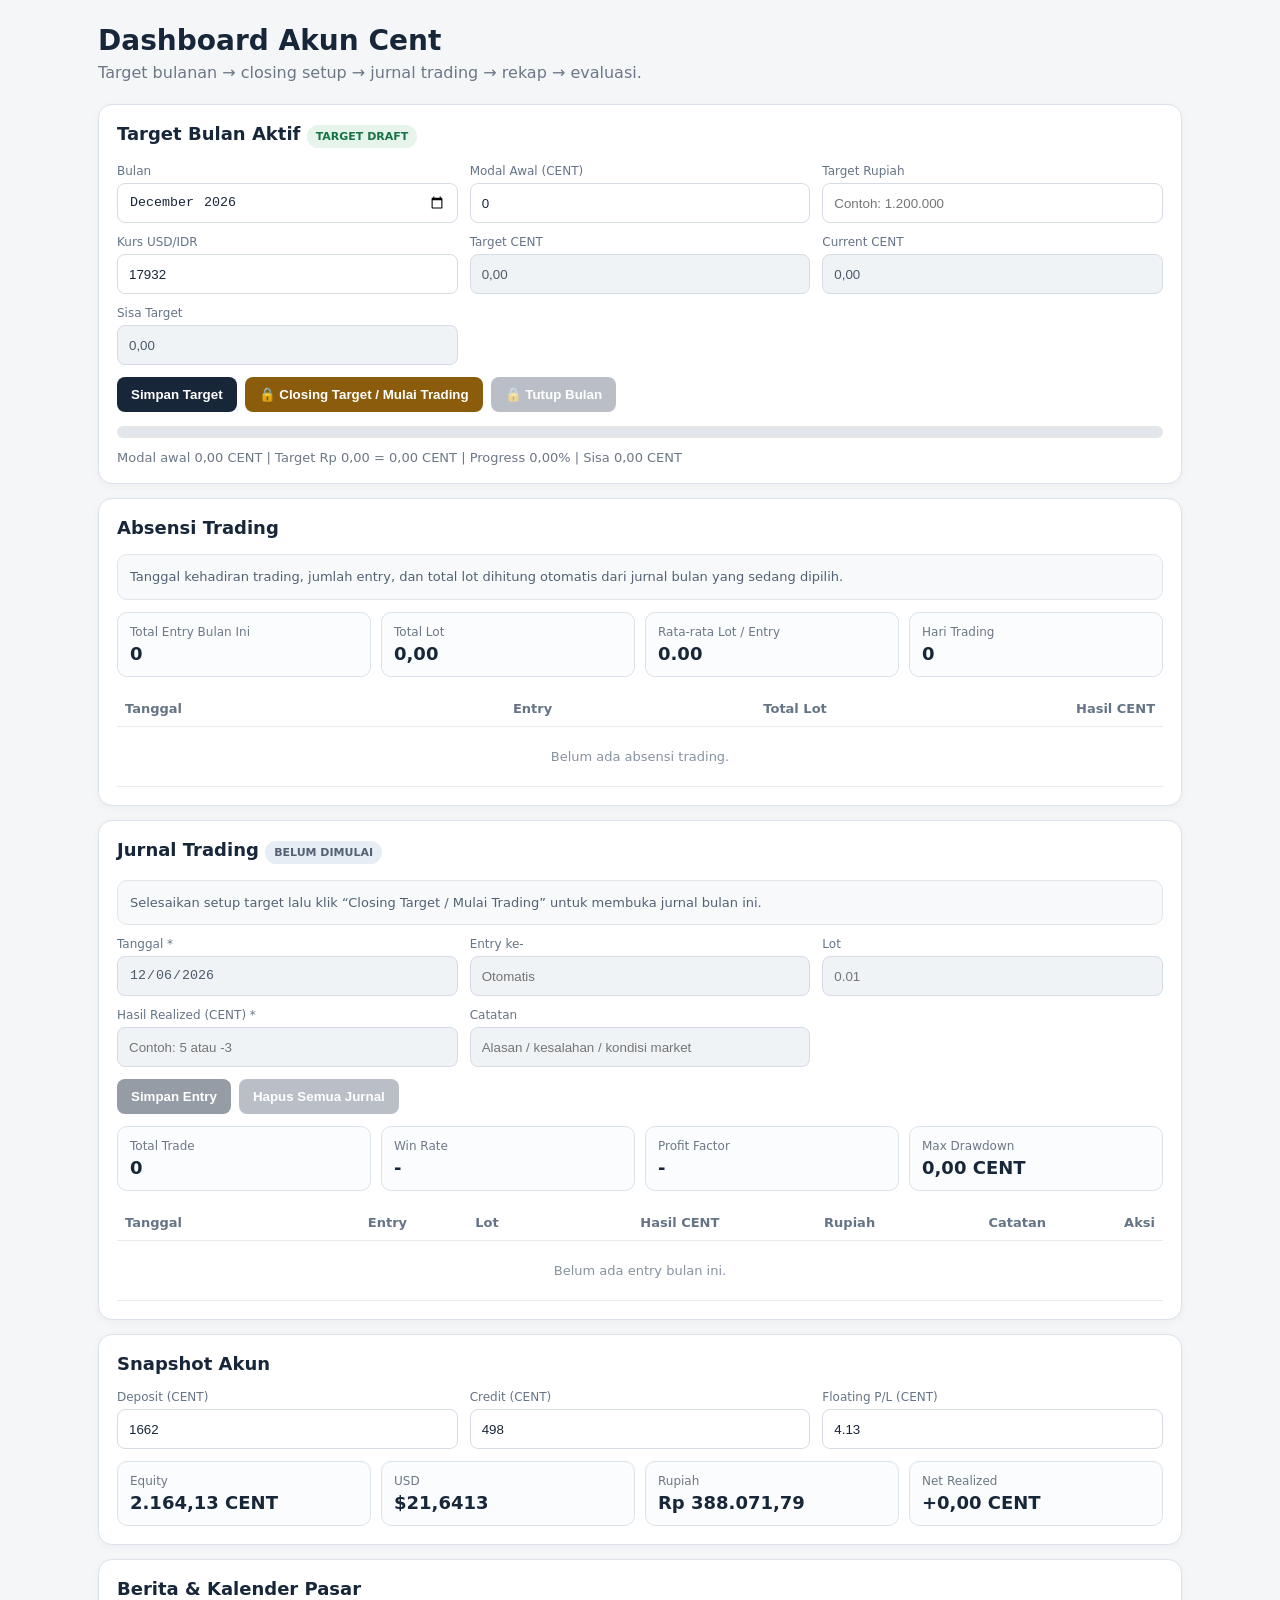
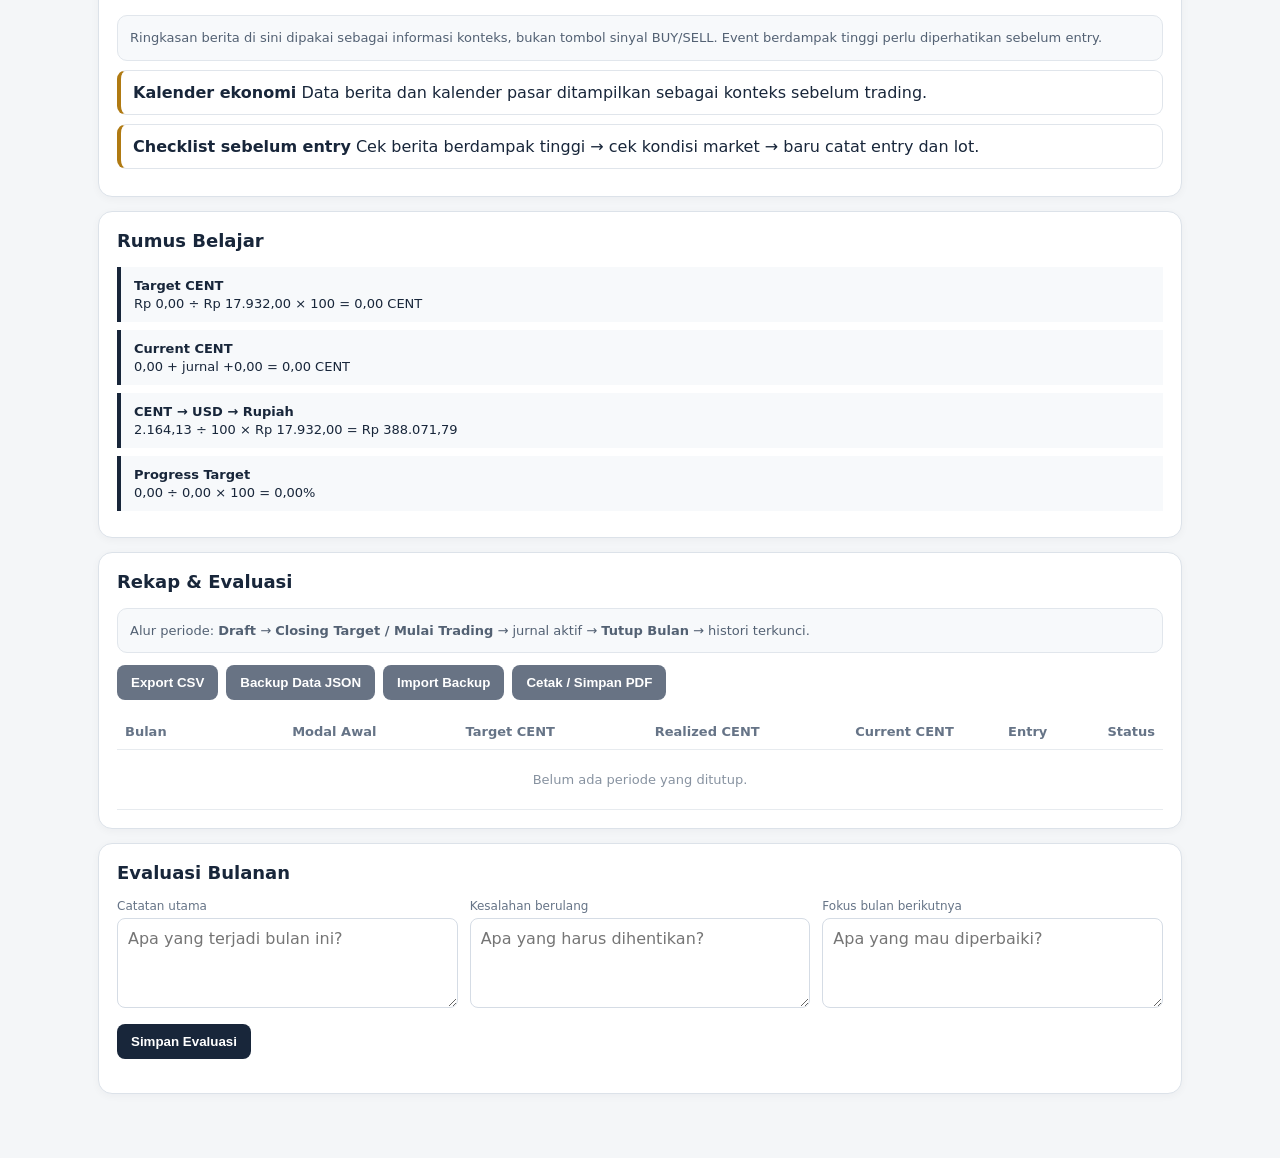
==== commit a0885ea1: "Implement monthly target draft/closing/active/closed flow and link journal to active month" ====
--- a/index.html
+++ b/index.html
@@ -1 +1 @@
-<!doctype html><html lang="id"><head><meta charset="utf-8"><meta name="viewport" content="width=device-width,initial-scale=1"><title>Dashboard Akun Cent</title><style>*{box-sizing:border-box}body{margin:0;background:#f4f6f8;color:#18263a;font-family:Inter,system-ui,-apple-system,Segoe UI,sans-serif}.wrap{max-width:1120px;margin:auto;padding:24px 18px 50px}h1{margin:0;font-size:28px}h2{margin:0 0 16px;font-size:18px}.sub,.mut{color:#6d7786}.sub{margin:6px 0 22px}.section{background:#fff;border:1px solid #dce2e9;border-radius:14px;padding:18px;margin:14px 0;box-shadow:0 2px 8px #1522380a}.grid{display:grid;grid-template-columns:repeat(3,minmax(0,1fr));gap:12px}.cards{display:grid;grid-template-columns:repeat(4,minmax(0,1fr));gap:10px}.field label{display:block;font-size:12px;color:#667487;margin:0 0 5px}.field input,.field select{width:100%;height:40px;border:1px solid #d5dce5;border-radius:8px;background:#fff;padding:0 11px;color:#18263a}.field input:disabled{background:#f0f3f6;color:#4d5968}.box{border:1px solid #dce2e9;border-radius:10px;padding:12px;background:#fbfcfd}.box small{display:block;color:#6d7786;font-size:12px;margin-bottom:4px}.box b{font-size:18px}.status{margin:12px 0 0;font-size:13px}.bar{height:12px;background:#e3e7ec;border-radius:99px;overflow:hidden;margin-top:14px}.bar span{display:block;height:100%;width:0;background:#b07a12;transition:.2s}.row{display:flex;gap:8px;align-items:center;flex-wrap:wrap}.btn{border:0;border-radius:8px;padding:10px 14px;background:#18263a;color:#fff;font-weight:700;cursor:pointer}.btn.alt{background:#687384}.btn.warn{background:#8a5c0b}.btn:disabled{opacity:.45;cursor:not-allowed}.pill{display:inline-block;padding:5px 9px;border-radius:99px;font-size:11px;font-weight:800;background:#e7edf4;color:#536173}.pill.open{background:#e6f4ec;color:#187347}.pill.lock{background:#f8e7e5;color:#a0342b}.notice{background:#f7f9fb;border:1px solid #e1e6ec;border-radius:10px;padding:12px;color:#536173;font-size:13px;line-height:1.5}.table-wrap{overflow:auto;margin-top:14px}table{width:100%;border-collapse:collapse;min-width:760px}th,td{padding:10px 8px;border-bottom:1px solid #e7ebef;text-align:right;font-size:13px}th:first-child,td:first-child{text-align:left}th{color:#667487;font-weight:700}.gain{color:#167345}.loss{color:#b0362e}.formula{border-left:4px solid #18263a;background:#f7f9fb;padding:11px 13px;margin:8px 0;font-size:13px}.formula b{display:block;margin-bottom:3px}.empty{text-align:center!important;color:#8792a0;padding:22px}.news{border:1px solid #e0e5eb;border-left:4px solid #b07a12;border-radius:9px;padding:12px;margin:9px 0;background:#fff}.eval-grid{display:grid;grid-template-columns:repeat(3,minmax(0,1fr));gap:12px}.eval-grid textarea{width:100%;min-height:90px;border:1px solid #d5dce5;border-radius:8px;padding:10px;resize:vertical;font:inherit}.locked-note{margin-top:10px;font-size:12px;color:#a0342b;display:none}.actions{white-space:nowrap}.btn-icon{border:0;border-radius:7px;padding:7px 9px;margin-left:4px;cursor:pointer;font-weight:700}.btn-edit{background:#e7edf4;color:#18263a}.btn-delete{background:#f8e7e5;color:#a0342b}@media(max-width:760px){.grid,.cards,.eval-grid{grid-template-columns:1fr 1fr}}@media(max-width:520px){.grid,.cards,.eval-grid{grid-template-columns:1fr}.wrap{padding:18px 12px}}</style></head><body><main class="wrap"><h1>Dashboard Akun Cent</h1><p class="sub">Target bulanan → absensi trading → jurnal entry & lot → berita pasar → rekap → evaluasi.</p><section class="section"><h2>Target Bulan Aktif <span id="lockPill" class="pill open">TARGET TERBUKA</span></h2><div class="grid"><div class="field"><label>Bulan</label><input id="month" type="month"></div><div class="field"><label>Target Rupiah</label><input id="targetRp" type="text" inputmode="numeric" value="1.200.000"></div><div class="field"><label>Kurs USD/IDR</label><input id="rate" type="number" min="1" step="1" value="17932"></div><div class="field"><label>Target CENT</label><input id="target" disabled></div><div class="field"><label>Current CENT</label><input id="current" disabled></div><div class="field"><label>Sisa Target</label><input id="left" disabled></div></div><div class="bar"><span id="bar"></span></div><p id="status" class="status mut"></p><p id="lockedNote" class="locked-note">Target bulan ini sudah dikunci karena rekap bulanan telah ditutup.</p></section><section class="section"><h2>Absensi Trading</h2><div class="notice">Bagian ini mencatat tanggal kehadiran trading, jumlah entry, dan total lot supaya konsistensi bisa terlihat setiap bulan.</div><div class="cards" style="margin-top:12px"><div class="box"><small>Total Entry Bulan Ini</small><b id="totalEntry">0</b></div><div class="box"><small>Total Lot</small><b id="totalLot">0.00</b></div><div class="box"><small>Rata-rata Lot / Entry</small><b id="avgLot">0.00</b></div><div class="box"><small>Hari Trading</small><b id="tradeDays">0</b></div></div><div class="table-wrap"><table><thead><tr><th>Tanggal</th><th>Entry</th><th>Total Lot</th><th>Hasil CENT</th></tr></thead><tbody id="attendanceBody"></tbody></table></div></section><section class="section"><h2>Jurnal Trading</h2><div class="grid"><div class="field"><label>Tanggal *</label><input id="date" type="date"></div><div class="field"><label>Entry ke-</label><input id="entry" type="number" min="1" step="1" placeholder="Otomatis"></div><div class="field"><label>Lot</label><input id="lot" type="number" min="0" step="0.01" placeholder="0.01"></div><div class="field"><label>Hasil Realized (CENT) *</label><input id="pl" type="number" step="0.01" placeholder="Contoh: 5 atau -3"></div><div class="field"><label>Catatan</label><input id="noteTrade" placeholder="Alasan / kesalahan / kondisi market"></div></div><div class="row" style="margin-top:12px"><button class="btn" id="add">Simpan Entry</button><button class="btn alt" id="cancelEdit" style="display:none">Batal Edit</button><button class="btn alt" id="wipe">Hapus Semua Jurnal</button></div><div id="editNotice" class="notice" style="display:none;margin-top:10px">Mode edit aktif.</div><div class="cards" style="margin-top:12px"><div class="box"><small>Total Trade</small><b id="n">0</b></div><div class="box"><small>Win Rate</small><b id="wr">-</b></div><div class="box"><small>Profit Factor</small><b id="pf">-</b></div><div class="box"><small>Max Drawdown</small><b id="dd">-</b></div></div><div class="table-wrap"><table><thead><tr><th>Tanggal</th><th>Entry</th><th>Lot</th><th>Hasil CENT</th><th>Rupiah</th><th>Catatan</th><th>Aksi</th></tr></thead><tbody id="body"></tbody></table></div></section><section class="section"><h2>Snapshot Akun</h2><div class="grid"><div class="field"><label>Deposit (CENT)</label><input id="deposit" type="number" value="1662"></div><div class="field"><label>Credit (CENT)</label><input id="credit" type="number" value="498"></div><div class="field"><label>Floating P/L (CENT)</label><input id="floating" type="number" value="4.13" step="0.01"></div></div><div class="cards" style="margin-top:12px"><div class="box"><small>Equity</small><b id="equity"></b></div><div class="box"><small>USD</small><b id="usd"></b></div><div class="box"><small>Rupiah</small><b id="idr"></b></div><div class="box"><small>Net Realized</small><b id="net"></b></div></div></section><section class="section"><h2>Berita & Kalender Pasar</h2><div class="notice">Ringkasan berita di sini dipakai sebagai informasi konteks, bukan tombol sinyal BUY/SELL. Event berdampak tinggi perlu diperhatikan sebelum entry.</div><div class="news"><b>Kalender ekonomi</b><span id="newsText">Data berita dan kalender pasar ditampilkan sebagai konteks sebelum trading.</span></div><div class="news"><b>Checklist sebelum entry</b> Cek berita berdampak tinggi → cek kondisi market → baru catat entry dan lot.</div></section><section class="section"><h2>Rumus Belajar</h2><div class="formula"><b>Target CENT</b><span id="f1"></span></div><div class="formula"><b>Equity</b><span id="f2"></span></div><div class="formula"><b>CENT → USD → Rupiah</b><span id="f3"></span></div><div class="formula"><b>Progress Target</b><span id="f4"></span></div></section><section class="section"><h2>Rekap & Evaluasi Akhir Bulan</h2><div class="notice">Target bulan aktif boleh ditentukan sendiri. Target dikunci saat menekan “Tutup & Kunci Bulan”.</div><div class="row" style="margin-top:12px"><button class="btn warn" id="closeMonth">Tutup & Kunci Bulan</button><button class="btn alt" id="exportCsv">Export CSV</button><button class="btn alt" id="backup">Backup Data JSON</button><button class="btn alt" id="restore">Import Backup</button><input id="restoreFile" type="file" accept="application/json" hidden><button class="btn alt" id="printReport">Cetak / Simpan PDF</button></div><div class="table-wrap"><table><thead><tr><th>Bulan</th><th>Target CENT</th><th>Realized CENT</th><th>Entry</th><th>Lot</th><th>Win Rate</th><th>Status</th></tr></thead><tbody id="history"></tbody></table></div></section><section class="section"><h2>Evaluasi Bulanan</h2><div class="eval-grid"><div class="field"><label>Catatan utama</label><textarea id="note" placeholder="Apa yang terjadi bulan ini?"></textarea></div><div class="field"><label>Kesalahan berulang</label><textarea id="mistake" placeholder="Apa yang harus dihentikan?"></textarea></div><div class="field"><label>Fokus bulan berikutnya</label><textarea id="nextFocus" placeholder="Apa yang mau diperbaiki?"></textarea></div></div><button class="btn" id="saveEval" style="margin-top:12px">Simpan Evaluasi</button><p id="evalStatus" class="mut"></p></section></main><script>const $=id=>document.getElementById(id);let J=JSON.parse(localStorage.getItem('cent-journal')||'[]'),H=JSON.parse(localStorage.getItem('cent-monthly-history')||'[]'),E=JSON.parse(localStorage.getItem('cent-evaluations')||'{}');let editId=null;function num(x){let n=Number(x);return Number.isFinite(n)?n:0}function fmt(x,d=2){return num(x).toLocaleString('id-ID',{minimumFractionDigits:d,maximumFractionDigits:d})}function idr(x,d=2){return 'Rp '+num(x).toLocaleString('id-ID',{minimumFractionDigits:d,maximumFractionDigits:d})}function parseIDR(x){return num(String(x??'').replace(/[^0-9]/g,''))}function monthNow(){return $('month').value||new Date().toISOString().slice(0,7)}function hist(m){return H.find(x=>x.month===m)}function locked(m){return !!hist(m)}function esc(x){return String(x??'').replace(/[&<>"']/g,c=>({'&':'&amp;','<':'&lt;','>':'&gt;','"':'&quot;',"'":'&#39;'}[c]))}function uid(){return crypto.randomUUID?crypto.randomUUID():Date.now().toString(36)+Math.random().toString(36).slice(2)}function save(){localStorage.setItem('cent-journal',JSON.stringify(J));localStorage.setItem('cent-monthly-history',JSON.stringify(H));localStorage.setItem('cent-evaluations',JSON.stringify(E))}function migrate(){let changed=false;J=J.map((x,i)=>{let y={...x};if(!y.id){y.id=uid();changed=true}if(!y.month&&y.date)y.month=String(y.date).slice(0,7);if(!num(y.rate)){y.rate=num($('rate')?.value)||17932;changed=true}if(!y.createdAt){y.createdAt=Date.now()+i;changed=true}return y});if(changed)save()}function setMonthLock(){let l=locked(monthNow());$('targetRp').disabled=l;$('rate').disabled=l;$('lockPill').textContent=l?'TARGET TERKUNCI':'TARGET TERBUKA';$('lockPill').className='pill '+(l?'lock':'open');$('lockedNote').style.display=l?'block':'none'}function sorted(a){return [...a].sort((x,y)=>(x.date||'').localeCompare(y.date||'')||(num(x.createdAt)-num(y.createdAt)))}function calc(){let m=monthNow(),h=hist(m),tRp=h?num(h.targetRp):parseIDR($('targetRp').value),r=num($('rate').value),t=r?tRp/r*100:0,a=sorted(J.filter(x=>x.month===m)),real=a.reduce((s,x)=>s+num(x.pl),0),base=num($('deposit').value)+num($('credit').value),eq=base+num($('floating').value),cur=base+real,left=Math.max(t-cur,0),prog=t?cur/t*100:0;$('target').value=fmt(t);$('current').value=fmt(cur);$('left').value=fmt(left);$('bar').style.width=Math.min(Math.max(prog,0),100)+'%';$('status').textContent='Target '+idr(tRp,2)+' = '+fmt(t)+' CENT | Progress '+fmt(prog,2)+'% | Sisa '+fmt(left)+' CENT';$('equity').textContent=fmt(eq)+' CENT';$('usd').textContent='$'+fmt(eq/100,4);$('idr').textContent=idr(eq/100*r,2);$('net').textContent=(real>=0?'+':'')+fmt(real)+' CENT';$('f1').textContent=idr(tRp,2)+' ÷ '+idr(r,2)+' × 100 = '+fmt(t)+' CENT';$('f2').textContent=fmt(base)+' + floating '+fmt($('floating').value)+' = '+fmt(eq)+' CENT';$('f3').textContent=fmt(eq)+' ÷ 100 × '+idr(r,2)+' = '+idr(eq/100*r,2);$('f4').textContent=fmt(cur)+' ÷ '+fmt(t)+' × 100 = '+fmt(prog)+'%';setMonthLock();loadEval(m);render(m)}function render(m){let a=sorted(J.filter(x=>x.month===m)),wins=a.filter(x=>num(x.pl)>0),loss=a.filter(x=>num(x.pl)<0),gp=wins.reduce((s,x)=>s+num(x.pl),0),gl=-loss.reduce((s,x)=>s+num(x.pl),0),run=0,peak=0,dd=0;a.forEach(x=>{run+=num(x.pl);peak=Math.max(peak,run);dd=Math.max(dd,peak-run)}),totalLot=a.reduce((s,x)=>s+num(x.lot),0),days=[...new Set(a.map(x=>x.date))];$('n').textContent=a.length;$('wr').textContent=a.length?fmt(wins.length/a.length*100,1)+'%':'-';$('pf').textContent=gl?fmt(gp/gl):gp?'∞':'-';$('dd').textContent=fmt(dd)+' CENT';$('totalEntry').textContent=a.length;$('totalLot').textContent=fmt(totalLot,2);$('avgLot').textContent=a.length?fmt(totalLot/a.length,2):'0.00';$('tradeDays').textContent=days.length;$('body').innerHTML=a.length?a.map(x=>'<tr><td>'+esc(x.date)+'</td><td>'+num(x.entry||1)+'</td><td>'+fmt(x.lot||0,2)+'</td><td class="'+(num(x.pl)>=0?'gain':'loss')+'">'+(num(x.pl)>0?'+':'')+fmt(x.pl)+'</td><td>'+idr(num(x.pl)/100*num(x.rate||$('rate').value),2)+'</td><td style="text-align:left">'+esc(x.note||'-')+'</td><td class="actions">'+(locked(m)?'<span class="small">Terkunci</span>':'<button class="btn-icon btn-edit" onclick="editTrade(\''+x.id+'\')">Edit</button><button class="btn-icon btn-delete" onclick="deleteTrade(\''+x.id+'\')">🗑</button>')+'</td></tr>').join(''):'<tr><td colspan="7" class="empty">Belum ada entry bulan ini.</td></tr>';let by={};a.forEach(x=>{by[x.date]??={entry:0,lot:0,pl:0};by[x.date].entry++;by[x.date].lot+=num(x.lot);by[x.date].pl+=num(x.pl)});$('attendanceBody').innerHTML=Object.keys(by).length?Object.entries(by).sort((a,b)=>a[0].localeCompare(b[0])).map(([d,v])=>'<tr><td>'+esc(d)+'</td><td>'+v.entry+'</td><td>'+fmt(v.lot,2)+'</td><td class="'+(v.pl>=0?'gain':'loss')+'">'+(v.pl>0?'+':'')+fmt(v.pl)+'</td></tr>').join(''):'<tr><td colspan="4" class="empty">Belum ada absensi trading.</td></tr>';$('history').innerHTML=H.length?H.slice().sort((a,b)=>a.month.localeCompare(b.month)).map(x=>'<tr><td>'+esc(x.month)+'</td><td>'+fmt(x.target)+'</td><td>'+fmt(x.realized)+'</td><td>'+x.trades+'</td><td>'+fmt(x.totalLot||0,2)+'</td><td>'+x.winrate+'%</td><td><span class="pill lock">TERKUNCI</span></td></tr>').join(''):'<tr><td colspan="7" class="empty">Belum ada bulan yang dikunci.</td></tr>'}function resetForm(){editId=null;$('add').textContent='Simpan Entry';$('cancelEdit').style.display='none';$('editNotice').style.display='none';$('entry').value='';$('lot').value='';$('pl').value='';$('noteTrade').value='';setMonthLock()}function addOrUpdate(){let p=$('pl').value,d=$('date').value;if(p===''||!d){alert('Tanggal dan Hasil Realized wajib diisi.');return}let m=d.slice(0,7);if(locked(m)){alert('Bulan '+m+' sudah dikunci.');return}let data={date:d,month:m,entry:num($('entry').value),lot:num($('lot').value),pl:num(p),note:$('noteTrade').value.trim()};if(editId){let i=J.findIndex(x=>x.id===editId);if(i<0)return;J[i]={...J[i],...data,rate:J[i].rate||num($('rate').value)};resetForm()}else{let existing=J.filter(x=>x.date===d).length+1;J.push({...data,id:uid(),entry:num($('entry').value)||existing,rate:num($('rate').value),createdAt:Date.now()})}$('month').value=m;save();calc()}function editTrade(id){let x=J.find(v=>v.id===id);if(!x||locked(x.month))return;editId=id;$('date').value=x.date;$('entry').value=x.entry||'';$('lot').value=x.lot||'';$('pl').value=x.pl;$('noteTrade').value=x.note||'';$('add').textContent='Update Entry';$('cancelEdit').style.display='inline-block';$('editNotice').style.display='block';window.scrollTo({top:$('date').getBoundingClientRect().top+window.scrollY-100,behavior:'smooth'})}function deleteTrade(id){let x=J.find(v=>v.id===id);if(!x||locked(x.month))return;if(!confirm('Hapus entry '+(x.entry||1)+' tanggal '+x.date+'?'))return;J=J.filter(v=>v.id!==id);save();if(editId===id)resetForm();calc()}function closeMonth(){let m=monthNow();if(locked(m)){alert('Bulan ini sudah terkunci.');return}let tRp=parseIDR($('targetRp').value),r=num($('rate').value),t=r?tRp/r*100:0,a=J.filter(x=>x.month===m),real=a.reduce((s,x)=>s+num(x.pl),0),w=a.filter(x=>num(x.pl)>0).length,totalLot=a.reduce((s,x)=>s+num(x.lot),0);H=H.filter(x=>x.month!==m);H.push({month:m,targetRp:tRp,target:t,realized:real,trades:a.length,totalLot,winrate:a.length?(w/a.length*100).toFixed(1):'0.0',rate:r});save();calc();alert('Bulan '+m+' berhasil ditutup. Target sekarang TERKUNCI.')}function exportCsv(){let m=monthNow(),h=hist(m),a=sorted(J.filter(x=>x.month===m)),rows=[['REKAP TRADING CENT',m],['Target Rupiah',h?h.targetRp:parseIDR($('targetRp').value)],['Target CENT',h?h.target:$('target').value],['Realized CENT',h?h.realized:a.reduce((s,x)=>s+num(x.pl),0)],['Total Entry',a.length],['Total Lot',a.reduce((s,x)=>s+num(x.lot),0)],['Win Rate',h?h.winrate:($('wr').textContent||'0')],[],['ID','Tanggal','Entry','Lot','Hasil CENT','Kurs USD/IDR','Rupiah','Catatan']];a.forEach(x=>rows.push([x.id,x.date,x.entry||1,x.lot||0,x.pl,x.rate||$('rate').value,Math.round(num(x.pl)/100*num(x.rate||$('rate').value)),x.note||'']));download(new Blob([rows.map(r=>r.map(v=>'"'+String(v??'').replace(/"/g,'""')+'"').join(',')).join('\n')],{type:'text/csv;charset=utf-8'}),'Rekap-Trading-Cent-'+m+'.csv')}function backup(){download(new Blob([JSON.stringify({version:2,exportedAt:new Date().toISOString(),journal:J,monthlyHistory:H,evaluations:E},null,2)],{type:'application/json'}),'Dashboard-Cent-Backup-'+new Date().toISOString().slice(0,10)+'.json')}function restore(){$('restoreFile').click()}function handleRestore(file){if(!file)return;let r=new FileReader();r.onload=()=>{try{let d=JSON.parse(r.result);if(!d||!Array.isArray(d.journal)||!Array.isArray(d.monthlyHistory)||typeof d.evaluations!=='object')throw Error();if(!confirm('Import backup akan mengganti data lokal saat ini. Lanjutkan?'))return;J=d.journal;H=d.monthlyHistory;E=d.evaluations;migrate();save();calc();alert('Backup berhasil dipulihkan.')}catch(e){alert('File backup tidak valid.')}};r.readAsText(file)}function download(blob,name){let u=URL.createObjectURL(blob),a=document.createElement('a');a.href=u;a.download=name;a.click();setTimeout(()=>URL.revokeObjectURL(u),1000)}function printReport(){let m=monthNow(),h=hist(m),a=sorted(J.filter(x=>x.month===m)),w=a.filter(x=>num(x.pl)>0).length,r=num($('rate').value),wnd=window.open('','_blank');if(!wnd)return;wnd.document.write('<html><head><title>Rekap '+esc(m)+'</title><style>body{font-family:Arial;padding:28px;color:#18263a}table{border-collapse:collapse;width:100%;margin-top:18px}th,td{border:1px solid #ccc;padding:8px;text-align:left}th{background:#f4f6f8}</style></head><body><h1>Rekap Trading CENT - '+esc(m)+'</h1><p>Target: '+fmt(h?h.target:$('target').value)+' CENT ('+idr(h?h.targetRp:parseIDR($('targetRp').value))+')</p><p>Realized: '+fmt(h?h.realized:a.reduce((s,x)=>s+num(x.pl),0))+' CENT</p><p>Total Entry: '+a.length+' | Total Lot: '+fmt(a.reduce((s,x)=>s+num(x.lot),0),2)+' | Win Rate: '+(h?h.winrate:(a.length?(w/a.length*100).toFixed(1):0))+'%</p><table><tr><th>Tanggal</th><th>Entry</th><th>Lot</th><th>Hasil CENT</th><th>Rupiah</th><th>Catatan</th></tr>'+a.map(x=>'<tr><td>'+esc(x.date)+'</td><td>'+num(x.entry||1)+'</td><td>'+fmt(x.lot||0,2)+'</td><td>'+fmt(x.pl)+'</td><td>'+idr(num(x.pl)/100*num(x.rate||r))+'</td><td>'+esc(x.note||'-')+'</td></tr>').join('')+'</table><h2>Evaluasi</h2><p>Catatan: '+esc($('note').value||'-')+'</p><p>Kesalahan: '+esc($('mistake').value||'-')+'</p><p>Fokus berikutnya: '+esc($('nextFocus').value||'-')+'</p><script>window.print()<\/script></body></html>');wnd.document.close()}function saveEval(){let m=monthNow();E[m]={note:$('note').value,mistake:$('mistake').value,nextFocus:$('nextFocus').value};save();$('evalStatus').textContent='Evaluasi '+m+' tersimpan.'}function loadEval(m){let e=E[m]||{};$('note').value=e.note||'';$('mistake').value=e.mistake||'';$('nextFocus').value=e.nextFocus||''}$('add').onclick=addOrUpdate;$('cancelEdit').onclick=resetForm;$('wipe').onclick=()=>{if(confirm('Hapus seluruh jurnal?')){J=[];save();resetForm();calc()}};$('closeMonth').onclick=closeMonth;$('exportCsv').onclick=exportCsv;$('backup').onclick=backup;$('restore').onclick=restore;$('restoreFile').onchange=e=>handleRestore(e.target.files[0]);$('printReport').onclick=printReport;$('saveEval').onclick=saveEval;['month','rate','deposit','credit','floating'].forEach(id=>$(id).addEventListener('input',calc));$('targetRp').addEventListener('input',()=>{let raw=$('targetRp').value.replace(/[^0-9]/g,'');$('targetRp').value=raw?fmt(raw,0):'';calc()});$('month').addEventListener('change',calc);$('date').value=new Date().toISOString().slice(0,10);$('month').value=new Date().toISOString().slice(0,7);migrate();calc();</script></body></html>+<!doctype html><html lang="id"><head><meta charset="utf-8"><meta name="viewport" content="width=device-width,initial-scale=1"><title>Dashboard Akun Cent</title><style>*{box-sizing:border-box}body{margin:0;background:#f4f6f8;color:#18263a;font-family:Inter,system-ui,-apple-system,Segoe UI,sans-serif}.wrap{max-width:1120px;margin:auto;padding:24px 18px 50px}h1{margin:0;font-size:28px}h2{margin:0 0 16px;font-size:18px}.sub,.mut{color:#6d7786}.sub{margin:6px 0 22px}.section{background:#fff;border:1px solid #dce2e9;border-radius:14px;padding:18px;margin:14px 0;box-shadow:0 2px 8px #1522380a}.grid{display:grid;grid-template-columns:repeat(3,minmax(0,1fr));gap:12px}.cards{display:grid;grid-template-columns:repeat(4,minmax(0,1fr));gap:10px}.field label{display:block;font-size:12px;color:#667487;margin:0 0 5px}.field input,.field select{width:100%;height:40px;border:1px solid #d5dce5;border-radius:8px;background:#fff;padding:0 11px;color:#18263a}.field input:disabled{background:#f0f3f6;color:#4d5968}.box{border:1px solid #dce2e9;border-radius:10px;padding:12px;background:#fbfcfd}.box small{display:block;color:#6d7786;font-size:12px;margin-bottom:4px}.box b{font-size:18px}.status{margin:12px 0 0;font-size:13px}.bar{height:12px;background:#e3e7ec;border-radius:99px;overflow:hidden;margin-top:14px}.bar span{display:block;height:100%;width:0;background:#b07a12;transition:.2s}.row{display:flex;gap:8px;align-items:center;flex-wrap:wrap}.btn{border:0;border-radius:8px;padding:10px 14px;background:#18263a;color:#fff;font-weight:700;cursor:pointer}.btn.alt{background:#687384}.btn.warn{background:#8a5c0b}.btn:disabled{opacity:.45;cursor:not-allowed}.pill{display:inline-block;padding:5px 9px;border-radius:99px;font-size:11px;font-weight:800;background:#e7edf4;color:#536173}.pill.open{background:#e6f4ec;color:#187347}.pill.lock{background:#f8e7e5;color:#a0342b}.pill.active{background:#e8eefc;color:#315da8}.notice{background:#f7f9fb;border:1px solid #e1e6ec;border-radius:10px;padding:12px;color:#536173;font-size:13px;line-height:1.5}.table-wrap{overflow:auto;margin-top:14px}table{width:100%;border-collapse:collapse;min-width:760px}th,td{padding:10px 8px;border-bottom:1px solid #e7ebef;text-align:right;font-size:13px}th:first-child,td:first-child{text-align:left}th{color:#667487;font-weight:700}.gain{color:#167345}.loss{color:#b0362e}.formula{border-left:4px solid #18263a;background:#f7f9fb;padding:11px 13px;margin:8px 0;font-size:13px}.formula b{display:block;margin-bottom:3px}.empty{text-align:center!important;color:#8792a0;padding:22px}.news{border:1px solid #e0e5eb;border-left:4px solid #b07a12;border-radius:9px;padding:12px;margin:9px 0;background:#fff}.eval-grid{display:grid;grid-template-columns:repeat(3,minmax(0,1fr));gap:12px}.eval-grid textarea{width:100%;min-height:90px;border:1px solid #d5dce5;border-radius:8px;padding:10px;resize:vertical;font:inherit}.locked-note{margin-top:10px;font-size:12px;color:#a0342b;display:none}.actions{white-space:nowrap}.btn-icon{border:0;border-radius:7px;padding:7px 9px;margin-left:4px;cursor:pointer;font-weight:700}.btn-edit{background:#e7edf4;color:#18263a}.btn-delete{background:#f8e7e5;color:#a0342b}@media(max-width:760px){.grid,.cards,.eval-grid{grid-template-columns:1fr 1fr}}@media(max-width:520px){.grid,.cards,.eval-grid{grid-template-columns:1fr}.wrap{padding:18px 12px}}</style></head><body><main class="wrap"><h1>Dashboard Akun Cent</h1><p class="sub">Target bulanan → closing setup → jurnal trading → rekap → evaluasi.</p><section class="section"><h2>Target Bulan Aktif <span id="statusPill" class="pill open">TARGET DRAFT</span></h2><div class="grid"><div class="field"><label>Bulan</label><input id="month" type="month"></div><div class="field"><label>Modal Awal (CENT)</label><input id="startCent" type="number" min="0" step="0.01" placeholder="Contoh: 2160"></div><div class="field"><label>Target Rupiah</label><input id="targetRp" type="text" inputmode="numeric" placeholder="Contoh: 1.200.000"></div><div class="field"><label>Kurs USD/IDR</label><input id="rate" type="number" min="1" step="1" placeholder="17932"></div><div class="field"><label>Target CENT</label><input id="target" disabled></div><div class="field"><label>Current CENT</label><input id="current" disabled></div><div class="field"><label>Sisa Target</label><input id="left" disabled></div></div><div class="row" style="margin-top:12px"><button class="btn" id="saveTarget">Simpan Target</button><button class="btn warn" id="startMonth">🔒 Closing Target / Mulai Trading</button><button class="btn alt" id="closeMonth">🔒 Tutup Bulan</button></div><div class="bar"><span id="bar"></span></div><p id="status" class="status mut"></p><p id="lockedNote" class="locked-note">Periode ini sudah ditutup. Target dan jurnal tidak dapat diubah atau dihapus.</p></section><section class="section"><h2>Absensi Trading</h2><div class="notice">Tanggal kehadiran trading, jumlah entry, dan total lot dihitung otomatis dari jurnal bulan yang sedang dipilih.</div><div class="cards" style="margin-top:12px"><div class="box"><small>Total Entry Bulan Ini</small><b id="totalEntry">0</b></div><div class="box"><small>Total Lot</small><b id="totalLot">0.00</b></div><div class="box"><small>Rata-rata Lot / Entry</small><b id="avgLot">0.00</b></div><div class="box"><small>Hari Trading</small><b id="tradeDays">0</b></div></div><div class="table-wrap"><table><thead><tr><th>Tanggal</th><th>Entry</th><th>Total Lot</th><th>Hasil CENT</th></tr></thead><tbody id="attendanceBody"></tbody></table></div></section><section class="section"><h2>Jurnal Trading <span id="journalPill" class="pill">BELUM DIMULAI</span></h2><div class="notice" id="journalNotice">Selesaikan setup target lalu klik “Closing Target / Mulai Trading” untuk membuka jurnal bulan ini.</div><div class="grid" style="margin-top:12px"><div class="field"><label>Tanggal *</label><input id="date" type="date"></div><div class="field"><label>Entry ke-</label><input id="entry" type="number" min="1" step="1" placeholder="Otomatis"></div><div class="field"><label>Lot</label><input id="lot" type="number" min="0" step="0.01" placeholder="0.01"></div><div class="field"><label>Hasil Realized (CENT) *</label><input id="pl" type="number" step="0.01" placeholder="Contoh: 5 atau -3"></div><div class="field"><label>Catatan</label><input id="noteTrade" placeholder="Alasan / kesalahan / kondisi market"></div></div><div class="row" style="margin-top:12px"><button class="btn" id="add">Simpan Entry</button><button class="btn alt" id="cancelEdit" style="display:none">Batal Edit</button><button class="btn alt" id="wipe">Hapus Semua Jurnal</button></div><div id="editNotice" class="notice" style="display:none;margin-top:10px">Mode edit aktif.</div><div class="cards" style="margin-top:12px"><div class="box"><small>Total Trade</small><b id="n">0</b></div><div class="box"><small>Win Rate</small><b id="wr">-</b></div><div class="box"><small>Profit Factor</small><b id="pf">-</b></div><div class="box"><small>Max Drawdown</small><b id="dd">-</b></div></div><div class="table-wrap"><table><thead><tr><th>Tanggal</th><th>Entry</th><th>Lot</th><th>Hasil CENT</th><th>Rupiah</th><th>Catatan</th><th>Aksi</th></tr></thead><tbody id="body"></tbody></table></div></section><section class="section"><h2>Snapshot Akun</h2><div class="grid"><div class="field"><label>Deposit (CENT)</label><input id="deposit" type="number" value="1662"></div><div class="field"><label>Credit (CENT)</label><input id="credit" type="number" value="498"></div><div class="field"><label>Floating P/L (CENT)</label><input id="floating" type="number" value="4.13" step="0.01"></div></div><div class="cards" style="margin-top:12px"><div class="box"><small>Equity</small><b id="equity"></b></div><div class="box"><small>USD</small><b id="usd"></b></div><div class="box"><small>Rupiah</small><b id="idr"></b></div><div class="box"><small>Net Realized</small><b id="net"></b></div></div></section><section class="section"><h2>Berita & Kalender Pasar</h2><div class="notice">Ringkasan berita di sini dipakai sebagai informasi konteks, bukan tombol sinyal BUY/SELL. Event berdampak tinggi perlu diperhatikan sebelum entry.</div><div class="news"><b>Kalender ekonomi</b> <span id="newsText">Data berita dan kalender pasar ditampilkan sebagai konteks sebelum trading.</span></div><div class="news"><b>Checklist sebelum entry</b> Cek berita berdampak tinggi → cek kondisi market → baru catat entry dan lot.</div></section><section class="section"><h2>Rumus Belajar</h2><div class="formula"><b>Target CENT</b><span id="f1"></span></div><div class="formula"><b>Current CENT</b><span id="f2"></span></div><div class="formula"><b>CENT → USD → Rupiah</b><span id="f3"></span></div><div class="formula"><b>Progress Target</b><span id="f4"></span></div></section><section class="section"><h2>Rekap & Evaluasi</h2><div class="notice">Alur periode: <b>Draft</b> → <b>Closing Target / Mulai Trading</b> → jurnal aktif → <b>Tutup Bulan</b> → histori terkunci.</div><div class="row" style="margin-top:12px"><button class="btn alt" id="exportCsv">Export CSV</button><button class="btn alt" id="backup">Backup Data JSON</button><button class="btn alt" id="restore">Import Backup</button><input id="restoreFile" type="file" accept="application/json" hidden><button class="btn alt" id="printReport">Cetak / Simpan PDF</button></div><div class="table-wrap"><table><thead><tr><th>Bulan</th><th>Modal Awal</th><th>Target CENT</th><th>Realized CENT</th><th>Current CENT</th><th>Entry</th><th>Status</th></tr></thead><tbody id="history"></tbody></table></div></section><section class="section"><h2>Evaluasi Bulanan</h2><div class="eval-grid"><div class="field"><label>Catatan utama</label><textarea id="note" placeholder="Apa yang terjadi bulan ini?"></textarea></div><div class="field"><label>Kesalahan berulang</label><textarea id="mistake" placeholder="Apa yang harus dihentikan?"></textarea></div><div class="field"><label>Fokus bulan berikutnya</label><textarea id="nextFocus" placeholder="Apa yang mau diperbaiki?"></textarea></div></div><button class="btn" id="saveEval" style="margin-top:12px">Simpan Evaluasi</button><p id="evalStatus" class="mut"></p></section></main><script>const $=id=>document.getElementById(id);let J=JSON.parse(localStorage.getItem('cent-journal')||'[]'),H=JSON.parse(localStorage.getItem('cent-monthly-history')||'[]'),D=JSON.parse(localStorage.getItem('cent-monthly-drafts')||'{}'),E=JSON.parse(localStorage.getItem('cent-evaluations')||'{}');let editId=null;function num(x){let n=Number(x);return Number.isFinite(n)?n:0}function fmt(x,d=2){return num(x).toLocaleString('id-ID',{minimumFractionDigits:d,maximumFractionDigits:d})}function idr(x,d=2){return 'Rp '+num(x).toLocaleString('id-ID',{minimumFractionDigits:d,maximumFractionDigits:d})}function parseIDR(x){return num(String(x??'').replace(/[^0-9]/g,''))}function uid(){return crypto.randomUUID?crypto.randomUUID():Date.now().toString(36)+Math.random().toString(36).slice(2)}function monthNow(){return $('month').value||new Date().toISOString().slice(0,7)}function record(m){return H.find(x=>x.month===m)}function draft(m){return D[m]||null}function statusOf(m){let h=record(m);return h?.status||'DRAFT'}function isActive(m){return statusOf(m)==='ACTIVE'}function isClosed(m){return statusOf(m)==='CLOSED'}function esc(x){return String(x??'').replace(/[&<>"']/g,c=>({'&':'&amp;','<':'&lt;','>':'&gt;','"':'&quot;',"'":'&#39;'}[c]))}function save(){localStorage.setItem('cent-journal',JSON.stringify(J));localStorage.setItem('cent-monthly-history',JSON.stringify(H));localStorage.setItem('cent-monthly-drafts',JSON.stringify(D));localStorage.setItem('cent-evaluations',JSON.stringify(E))}function migrate(){let changed=false;J=J.map((x,i)=>{let y={...x};if(!y.id){y.id=uid();changed=true}if(!y.month&&y.date){y.month=String(y.date).slice(0,7);changed=true}if(!y.rate){y.rate=17932;changed=true}if(!y.createdAt){y.createdAt=Date.now()+i;changed=true}return y});H=H.map(x=>{let y={...x};if(!y.status)y.status='CLOSED';if(y.status==='CLOSED'&&!y.endingCent){y.endingCent=num(y.startCent||0)+num(y.realized||0);changed=true}return y});if(changed)save()}function sorted(a){return [...a].sort((x,y)=>(x.date||'').localeCompare(y.date||'')||(num(x.createdAt)-num(y.createdAt)))}function getSetup(m){let h=record(m),d=draft(m);if(h)return h;return d||{month:m,startCent:0,targetRp:0,rate:17932,target:0,status:'DRAFT'}}function setupFromUI(){let m=monthNow(),r=num($('rate').value),tRp=parseIDR($('targetRp').value),start=num($('startCent').value),t=r?tRp/r*100:0;return{month:m,startCent:start,targetRp:tRp,rate:r,target:t}}function hasAnotherActive(m){return H.some(x=>x.status==='ACTIVE'&&x.month!==m)}function applySetupToUI(s){$('startCent').value=s.startCent??'';$('targetRp').value=s.targetRp?fmt(s.targetRp,0):'';$('rate').value=s.rate||17932}function loadMonth(){let m=monthNow(),s=getSetup(m);applySetupToUI(s);calc(false)}function setLocks(){let m=monthNow(),st=statusOf(m),locked=st==='CLOSED',active=st==='ACTIVE';$('month').disabled=false;['startCent','targetRp','rate'].forEach(id=>$(id).disabled=locked||active);$('saveTarget').disabled=locked||active;$('startMonth').disabled=locked||active;$('closeMonth').disabled=!active;$('statusPill').textContent=st==='CLOSED'?'BULAN TERKUNCI':st==='ACTIVE'?'TARGET DITUTUP • JURNAL AKTIF':'TARGET DRAFT';$('statusPill').className='pill '+(locked?'lock':active?'active':'open');$('lockedNote').style.display=locked?'block':'none';$('journalPill').textContent=active?'JURNAL AKTIF':locked?'PERIODE TERKUNCI':'BELUM DIMULAI';$('journalPill').className='pill '+(active?'active':locked?'lock':'');let enabled=active;['date','entry','lot','pl','noteTrade','add','wipe'].forEach(id=>$(id).disabled=!enabled);$('journalNotice').textContent=active?'Target bulan ini sudah di-closing. Jurnal aktif untuk '+m+'. Anda boleh edit atau hapus entry selama periode masih aktif.':locked?'Periode '+m+' sudah ditutup. Jurnal menjadi histori dan tidak dapat diubah.':'Selesaikan setup target lalu klik “Closing Target / Mulai Trading” untuk membuka jurnal bulan ini.'}function calc(saveDraft=true){let m=monthNow(),s=getSetup(m),a=sorted(J.filter(x=>x.month===m)),real=a.reduce((z,x)=>z+num(x.pl),0),current=num(s.startCent)+real,left=Math.max(num(s.target)-current,0),prog=s.target?current/s.target*100:0,r=num(s.rate)||17932;$('target').value=fmt(s.target);$('current').value=fmt(current);$('left').value=fmt(left);$('bar').style.width=Math.min(Math.max(prog,0),100)+'%';$('status').textContent='Modal awal '+fmt(s.startCent)+' CENT | Target '+idr(s.targetRp,2)+' = '+fmt(s.target)+' CENT | Progress '+fmt(prog,2)+'% | Sisa '+fmt(left)+' CENT';let base=num($('deposit').value)+num($('credit').value),eq=base+num($('floating').value);$('equity').textContent=fmt(eq)+' CENT';$('usd').textContent='$'+fmt(eq/100,4);$('idr').textContent=idr(eq/100*r,2);$('net').textContent=(real>=0?'+':'')+fmt(real)+' CENT';$('f1').textContent=idr(s.targetRp,2)+' ÷ '+idr(r,2)+' × 100 = '+fmt(s.target)+' CENT';$('f2').textContent=fmt(s.startCent)+' + jurnal '+(real>=0?'+':'')+fmt(real)+' = '+fmt(current)+' CENT';$('f3').textContent=fmt(eq)+' ÷ 100 × '+idr(r,2)+' = '+idr(eq/100*r,2);$('f4').textContent=fmt(current)+' ÷ '+fmt(s.target)+' × 100 = '+fmt(prog)+'%';if(saveDraft&&statusOf(m)==='DRAFT'){D[m]={...s,status:'DRAFT'};save()}setLocks();loadEval(m);render(m)}function render(m){let a=sorted(J.filter(x=>x.month===m)),wins=a.filter(x=>num(x.pl)>0),loss=a.filter(x=>num(x.pl)<0),gp=wins.reduce((s,x)=>s+num(x.pl),0),gl=-loss.reduce((s,x)=>s+num(x.pl),0),run=0,peak=0,dd=0;a.forEach(x=>{run+=num(x.pl);peak=Math.max(peak,run);dd=Math.max(dd,peak-run)}),totalLot=a.reduce((s,x)=>s+num(x.lot),0),days=[...new Set(a.map(x=>x.date))];$('n').textContent=a.length;$('wr').textContent=a.length?fmt(wins.length/a.length*100,1)+'%':'-';$('pf').textContent=gl?fmt(gp/gl):gp?'∞':'-';$('dd').textContent=fmt(dd)+' CENT';$('totalEntry').textContent=a.length;$('totalLot').textContent=fmt(totalLot,2);$('avgLot').textContent=a.length?fmt(totalLot/a.length,2):'0.00';$('tradeDays').textContent=days.length;$('body').innerHTML=a.length?a.map(x=>'<tr><td>'+esc(x.date)+'</td><td>'+num(x.entry||1)+'</td><td>'+fmt(x.lot||0,2)+'</td><td class="'+(num(x.pl)>=0?'gain':'loss')+'">'+(num(x.pl)>0?'+':'')+fmt(x.pl)+'</td><td>'+idr(num(x.pl)/100*num(x.rate||17932),2)+'</td><td style="text-align:left">'+esc(x.note||'-')+'</td><td class="actions">'+(isClosed(m)?'<span class="mut">🔒</span>':isActive(m)?'<button class="btn-icon btn-edit" onclick="editTrade(\''+x.id+'\')">Edit</button><button class="btn-icon btn-delete" onclick="deleteTrade(\''+x.id+'\')">🗑</button>':'-')+'</td></tr>').join(''):'<tr><td colspan="7" class="empty">Belum ada entry bulan ini.</td></tr>';let by={};a.forEach(x=>{by[x.date]??={entry:0,lot:0,pl:0};by[x.date].entry++;by[x.date].lot+=num(x.lot);by[x.date].pl+=num(x.pl)});$('attendanceBody').innerHTML=Object.keys(by).length?Object.entries(by).sort((a,b)=>a[0].localeCompare(b[0])).map(([d,v])=>'<tr><td>'+esc(d)+'</td><td>'+v.entry+'</td><td>'+fmt(v.lot,2)+'</td><td class="'+(v.pl>=0?'gain':'loss')+'">'+(v.pl>0?'+':'')+fmt(v.pl)+'</td></tr>').join(''):'<tr><td colspan="4" class="empty">Belum ada absensi trading.</td></tr>';$('history').innerHTML=H.length?H.slice().sort((a,b)=>a.month.localeCompare(b.month)).map(x=>'<tr><td>'+esc(x.month)+'</td><td>'+fmt(x.startCent)+'</td><td>'+fmt(x.target)+'</td><td>'+fmt(x.realized)+'</td><td>'+fmt(x.endingCent)+'</td><td>'+x.trades+'</td><td><span class="pill '+(x.status==='ACTIVE'?'active':'lock')+'">'+x.status+'</span></td></tr>').join(''):'<tr><td colspan="7" class="empty">Belum ada periode yang ditutup.</td></tr>'}function resetForm(){editId=null;$('add').textContent='Simpan Entry';$('cancelEdit').style.display='none';$('editNotice').style.display='none';$('entry').value='';$('lot').value='';$('pl').value='';$('noteTrade').value=''}function saveTarget(){let m=monthNow();if(statusOf(m)!=='DRAFT'){alert('Target bulan ini sudah di-closing atau ditutup.');return}let s=setupFromUI();if(!s.startCent||s.startCent<0||!s.targetRp||s.targetRp<=0||!s.rate||s.rate<=0){alert('Isi Modal Awal CENT, Target Rupiah, dan Kurs terlebih dahulu.');return}D[m]={...s,status:'DRAFT'};save();calc(false);alert('Target '+m+' tersimpan sebagai DRAFT. Masih bisa diubah.')}function startMonth(){let m=monthNow(),st=statusOf(m);if(st!=='DRAFT'){alert('Bulan ini bukan DRAFT.');return}if(hasAnotherActive(m)){alert('Masih ada bulan lain yang aktif. Tutup bulan aktif itu terlebih dahulu.');return}let s=setupFromUI();if(!s.startCent||!s.targetRp||!s.rate){alert('Isi Modal Awal CENT, Target Rupiah, dan Kurs terlebih dahulu.');return}let a=J.filter(x=>x.month===m);if(a.length&&!confirm('Bulan ini sudah memiliki jurnal lama. Closing akan mengaktifkan jurnal tersebut. Lanjutkan?'))return;H=H.filter(x=>x.month!==m);H.push({...s,realized:a.reduce((z,x)=>z+num(x.pl),0),trades:a.length,totalLot:a.reduce((z,x)=>z+num(x.lot),0),winrate:a.length?(a.filter(x=>num(x.pl)>0).length/a.length*100).toFixed(1):'0.0',endingCent:s.startCent+a.reduce((z,x)=>z+num(x.pl),0),status:'ACTIVE'});delete D[m];save();calc(false);alert('Target '+m+' sudah di-closing. Jurnal sekarang AKTIF.')}function closeMonth(){let m=monthNow(),h=record(m);if(!h||h.status!=='ACTIVE'){alert('Bulan ini belum aktif. Klik Closing Target / Mulai Trading terlebih dahulu.');return}let a=sorted(J.filter(x=>x.month===m)),real=a.reduce((s,x)=>s+num(x.pl),0),w=a.filter(x=>num(x.pl)>0).length,totalLot=a.reduce((s,x)=>s+num(x.lot),0);h.realized=real;h.trades=a.length;h.totalLot=totalLot;h.winrate=a.length?(w/a.length*100).toFixed(1):'0.0';h.endingCent=num(h.startCent)+real;h.status='CLOSED';H=H.map(x=>x.month===m?h:x);save();calc(false);resetForm();alert('Bulan '+m+' berhasil ditutup dan dikunci. Jurnal tidak dapat diubah lagi.')}function addOrUpdate(){let m=monthNow();if(!isActive(m)){alert('Jurnal belum aktif. Closing target terlebih dahulu.');return}let p=$('pl').value,d=$('date').value;if(p===''||!d){alert('Tanggal dan Hasil Realized wajib diisi.');return}if(d.slice(0,7)!==m){alert('Tanggal entry harus berada di bulan '+m+'.');return}let data={date:d,month:m,entry:num($('entry').value),lot:num($('lot').value),pl:num(p),note:$('noteTrade').value.trim()};if(editId){let i=J.findIndex(x=>x.id===editId);if(i<0)return;J[i]={...J[i],...data};resetForm()}else{let existing=J.filter(x=>x.date===d).length+1;J.push({...data,id:uid(),entry:num($('entry').value)||existing,rate:num(record(m).rate)||num($('rate').value),createdAt:Date.now()})}let h=record(m);h.realized=J.filter(x=>x.month===m).reduce((s,x)=>s+num(x.pl),0);h.endingCent=num(h.startCent)+h.realized;save();calc(false)}function editTrade(id){let x=J.find(v=>v.id===id);if(!x||!isActive(x.month)||x.month!==monthNow())return;editId=id;$('date').value=x.date;$('entry').value=x.entry||'';$('lot').value=x.lot||'';$('pl').value=x.pl;$('noteTrade').value=x.note||'';$('add').textContent='Update Entry';$('cancelEdit').style.display='inline-block';$('editNotice').style.display='block';window.scrollTo({top:$('date').getBoundingClientRect().top+window.scrollY-100,behavior:'smooth'})}function deleteTrade(id){let x=J.find(v=>v.id===id);if(!x||!isActive(x.month)||x.month!==monthNow())return;if(!confirm('Hapus entry '+(x.entry||1)+' tanggal '+x.date+'?'))return;J=J.filter(v=>v.id!==id);if(editId===id)resetForm();let h=record(x.month);h.realized=J.filter(v=>v.month===x.month).reduce((s,v)=>s+num(v.pl),0);h.endingCent=num(h.startCent)+h.realized;save();calc(false)}function wipe(){let m=monthNow();if(!isActive(m)){alert('Hapus semua hanya tersedia saat jurnal aktif.');return}if(!confirm('Hapus seluruh jurnal bulan '+m+'? Ini hanya menghapus jurnal bulan aktif.'))return;J=J.filter(x=>x.month!==m);resetForm();let h=record(m);h.realized=0;h.endingCent=num(h.startCent);h.trades=0;h.totalLot=0;h.winrate='0.0';save();calc(false)}function exportCsv(){let m=monthNow(),s=getSetup(m),a=sorted(J.filter(x=>x.month===m)),rows=[['REKAP TRADING CENT',m],['Status',statusOf(m)],['Modal Awal CENT',s.startCent],['Target Rupiah',s.targetRp],['Kurs USD/IDR',s.rate],['Target CENT',s.target],['Realized CENT',a.reduce((z,x)=>z+num(x.pl),0)],['Current CENT',num(s.startCent)+a.reduce((z,x)=>z+num(x.pl),0)],[],['ID','Tanggal','Entry','Lot','Hasil CENT','Kurs USD/IDR','Rupiah','Catatan']];a.forEach(x=>rows.push([x.id,x.date,x.entry||1,x.lot||0,x.pl,x.rate||s.rate,Math.round(num(x.pl)/100*num(x.rate||s.rate)),x.note||'']));download(new Blob([rows.map(r=>r.map(v=>'"'+String(v??'').replace(/"/g,'""')+'"').join(',')).join('\n')],{type:'text/csv;charset=utf-8'}),'Rekap-Trading-Cent-'+m+'.csv')}function backup(){download(new Blob([JSON.stringify({version:3,exportedAt:new Date().toISOString(),journal:J,monthlyHistory:H,monthlyDrafts:D,evaluations:E},null,2)],{type:'application/json'}),'Dashboard-Cent-Backup-'+new Date().toISOString().slice(0,10)+'.json')}function restore(){$('restoreFile').click()}function handleRestore(file){if(!file)return;let r=new FileReader();r.onload=()=>{try{let d=JSON.parse(r.result);if(!d||!Array.isArray(d.journal)||!Array.isArray(d.monthlyHistory)||typeof d.evaluations!=='object')throw Error();if(!confirm('Import backup akan mengganti data lokal saat ini. Lanjutkan?'))return;J=d.journal;H=d.monthlyHistory;D=d.monthlyDrafts||{};E=d.evaluations;migrate();save();loadMonth();alert('Backup berhasil dipulihkan.')}catch(e){alert('File backup tidak valid.')}};r.readAsText(file)}function download(blob,name){let u=URL.createObjectURL(blob),a=document.createElement('a');a.href=u;a.download=name;a.click();setTimeout(()=>URL.revokeObjectURL(u),1000)}function printReport(){let m=monthNow(),s=getSetup(m),a=sorted(J.filter(x=>x.month===m)),w=a.filter(x=>num(x.pl)>0).length,wnd=window.open('','_blank');if(!wnd)return;wnd.document.write('<html><head><title>Rekap '+esc(m)+'</title><style>body{font-family:Arial;padding:28px;color:#18263a}table{border-collapse:collapse;width:100%;margin-top:18px}th,td{border:1px solid #ccc;padding:8px;text-align:left}th{background:#f4f6f8}</style></head><body><h1>Rekap Trading CENT - '+esc(m)+'</h1><p>Status: '+statusOf(m)+'</p><p>Modal Awal: '+fmt(s.startCent)+' CENT</p><p>Target: '+fmt(s.target)+' CENT ('+idr(s.targetRp)+')</p><p>Realized: '+fmt(a.reduce((z,x)=>z+num(x.pl),0))+' CENT</p><p>Current: '+fmt(num(s.startCent)+a.reduce((z,x)=>z+num(x.pl),0))+' CENT</p><p>Total Entry: '+a.length+' | Total Lot: '+fmt(a.reduce((z,x)=>z+num(x.lot),0),2)+' | Win Rate: '+(a.length?(w/a.length*100).toFixed(1):0)+'%</p><table><tr><th>Tanggal</th><th>Entry</th><th>Lot</th><th>Hasil CENT</th><th>Rupiah</th><th>Catatan</th></tr>'+a.map(x=>'<tr><td>'+esc(x.date)+'</td><td>'+num(x.entry||1)+'</td><td>'+fmt(x.lot||0,2)+'</td><td>'+fmt(x.pl)+'</td><td>'+idr(num(x.pl)/100*num(x.rate||s.rate))+'</td><td>'+esc(x.note||'-')+'</td></tr>').join('')+'</table><h2>Evaluasi</h2><p>Catatan: '+esc($('note').value||'-')+'</p><p>Kesalahan: '+esc($('mistake').value||'-')+'</p><p>Fokus berikutnya: '+esc($('nextFocus').value||'-')+'</p><script>window.print()<\/script></body></html>');wnd.document.close()}function saveEval(){let m=monthNow();E[m]={note:$('note').value,mistake:$('mistake').value,nextFocus:$('nextFocus').value};save();$('evalStatus').textContent='Evaluasi '+m+' tersimpan.'}function loadEval(m){let e=E[m]||{};$('note').value=e.note||'';$('mistake').value=e.mistake||'';$('nextFocus').value=e.nextFocus||''}$('saveTarget').onclick=saveTarget;$('startMonth').onclick=startMonth;$('closeMonth').onclick=closeMonth;$('add').onclick=addOrUpdate;$('cancelEdit').onclick=resetForm;$('wipe').onclick=wipe;$('exportCsv').onclick=exportCsv;$('backup').onclick=backup;$('restore').onclick=restore;$('restoreFile').onchange=e=>handleRestore(e.target.files[0]);$('printReport').onclick=printReport;$('saveEval').onclick=saveEval;['month','deposit','credit','floating'].forEach(id=>$(id).addEventListener('input',()=>{if(id==='month')loadMonth();else calc(false)}));['startCent','rate'].forEach(id=>$(id).addEventListener('input',()=>calc(false)));$('targetRp').addEventListener('input',()=>{let raw=$('targetRp').value.replace(/[^0-9]/g,'');$('targetRp').value=raw?fmt(raw,0):'';calc(false)});$('month').addEventListener('change',loadMonth);$('date').value=new Date().toISOString().slice(0,10);$('month').value=new Date().toISOString().slice(0,7);migrate();loadMonth();</script></body></html>
